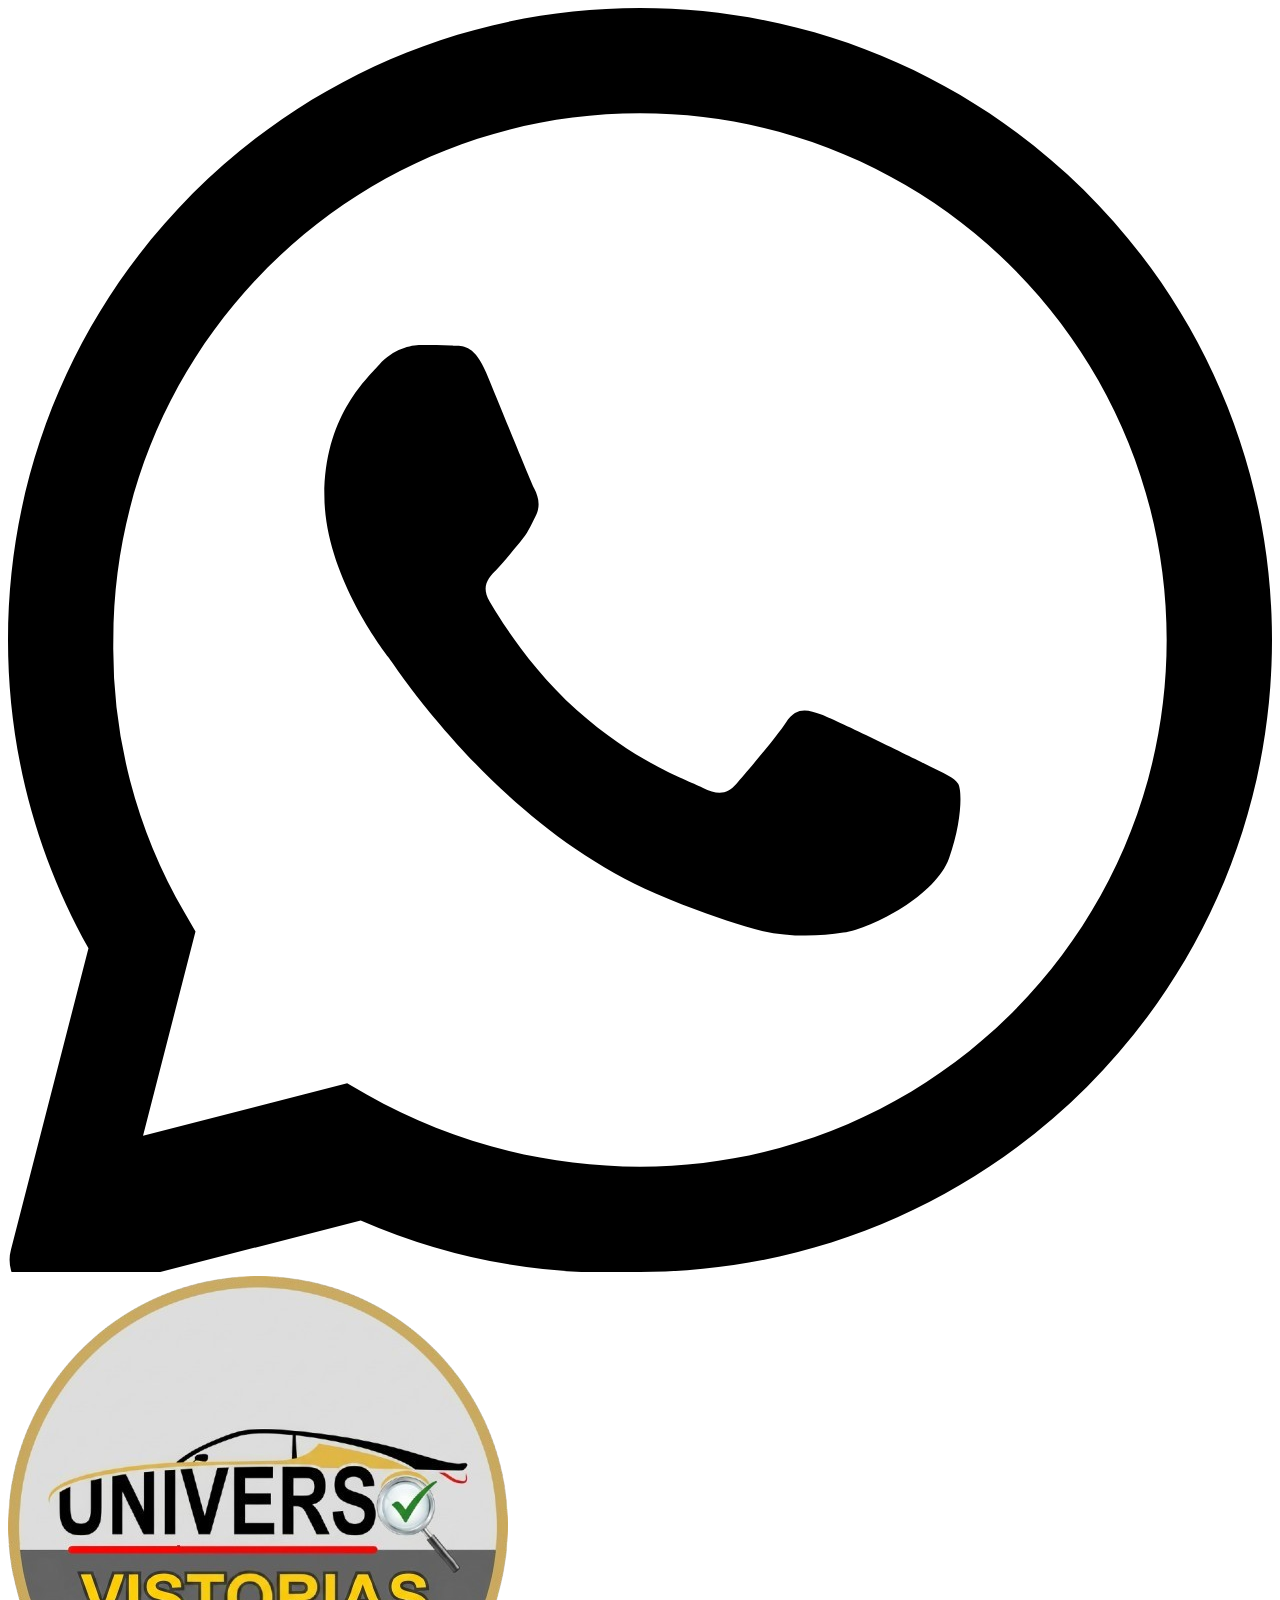
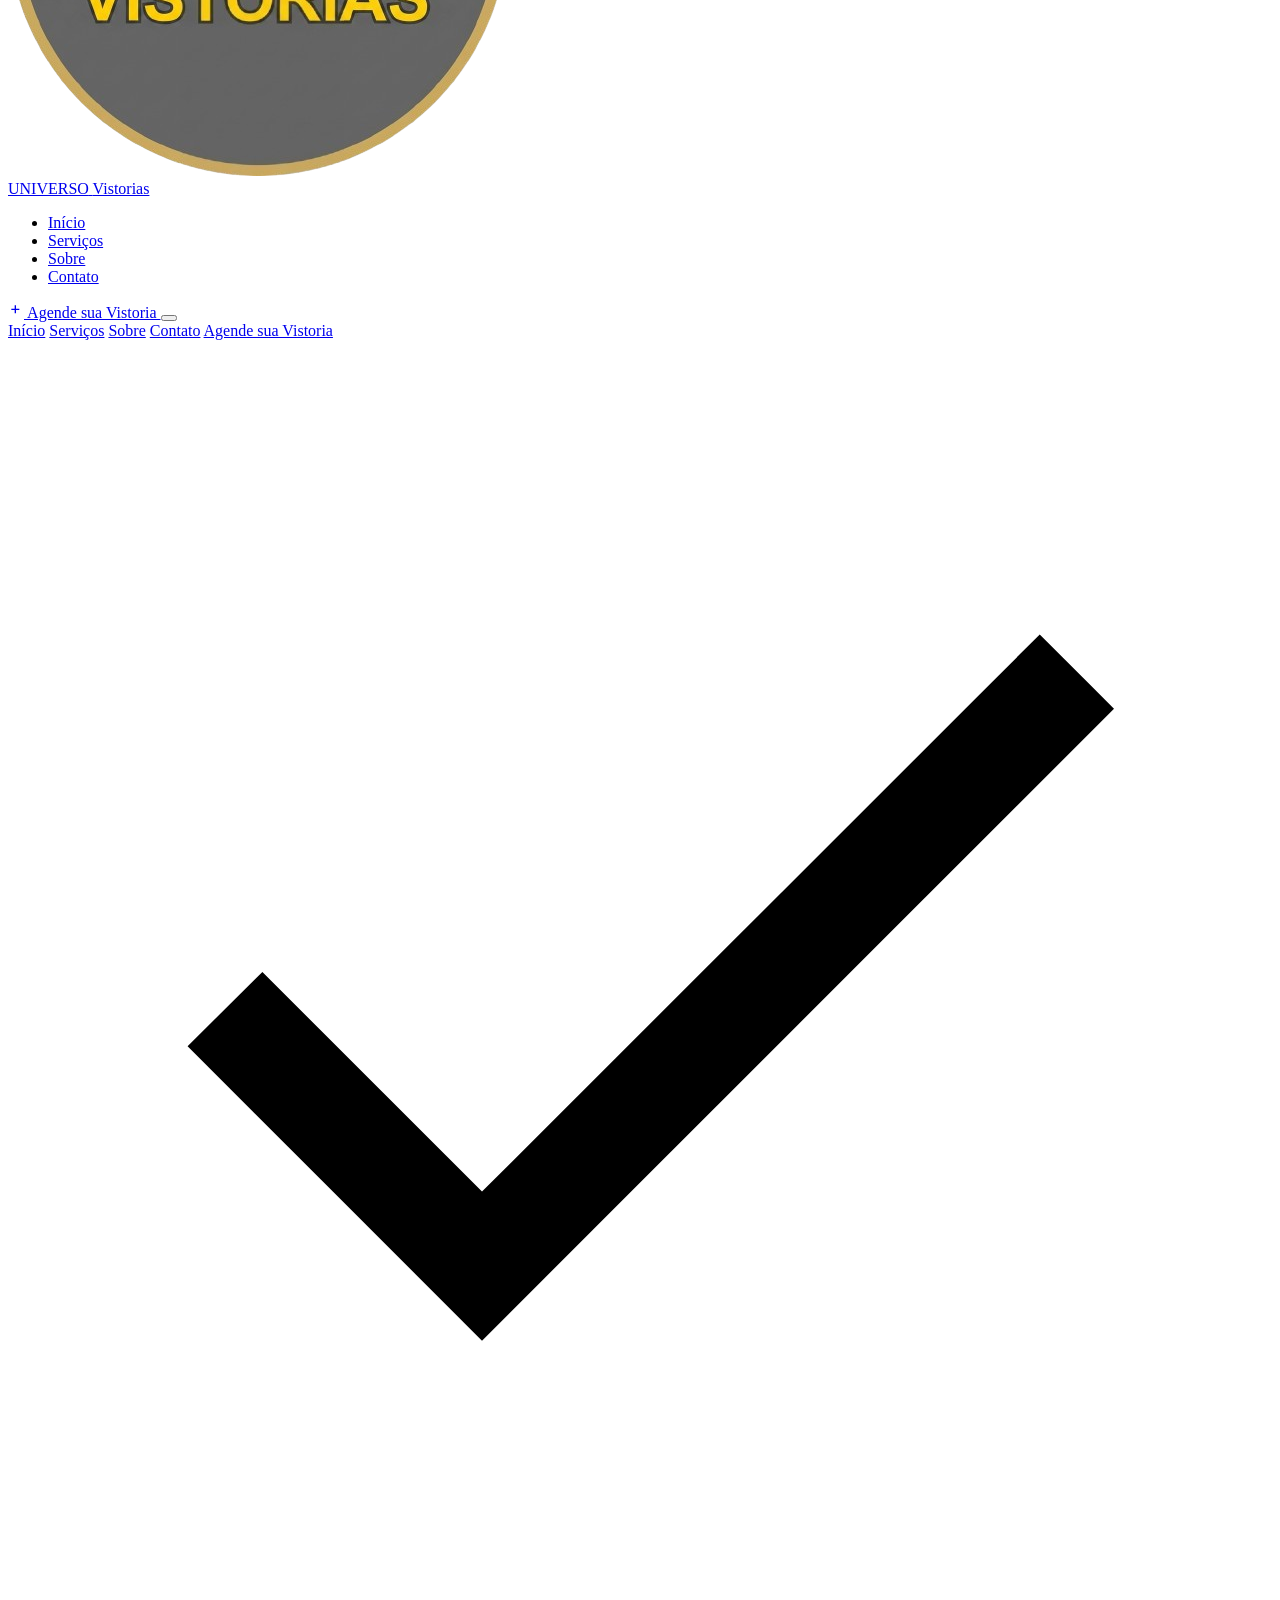
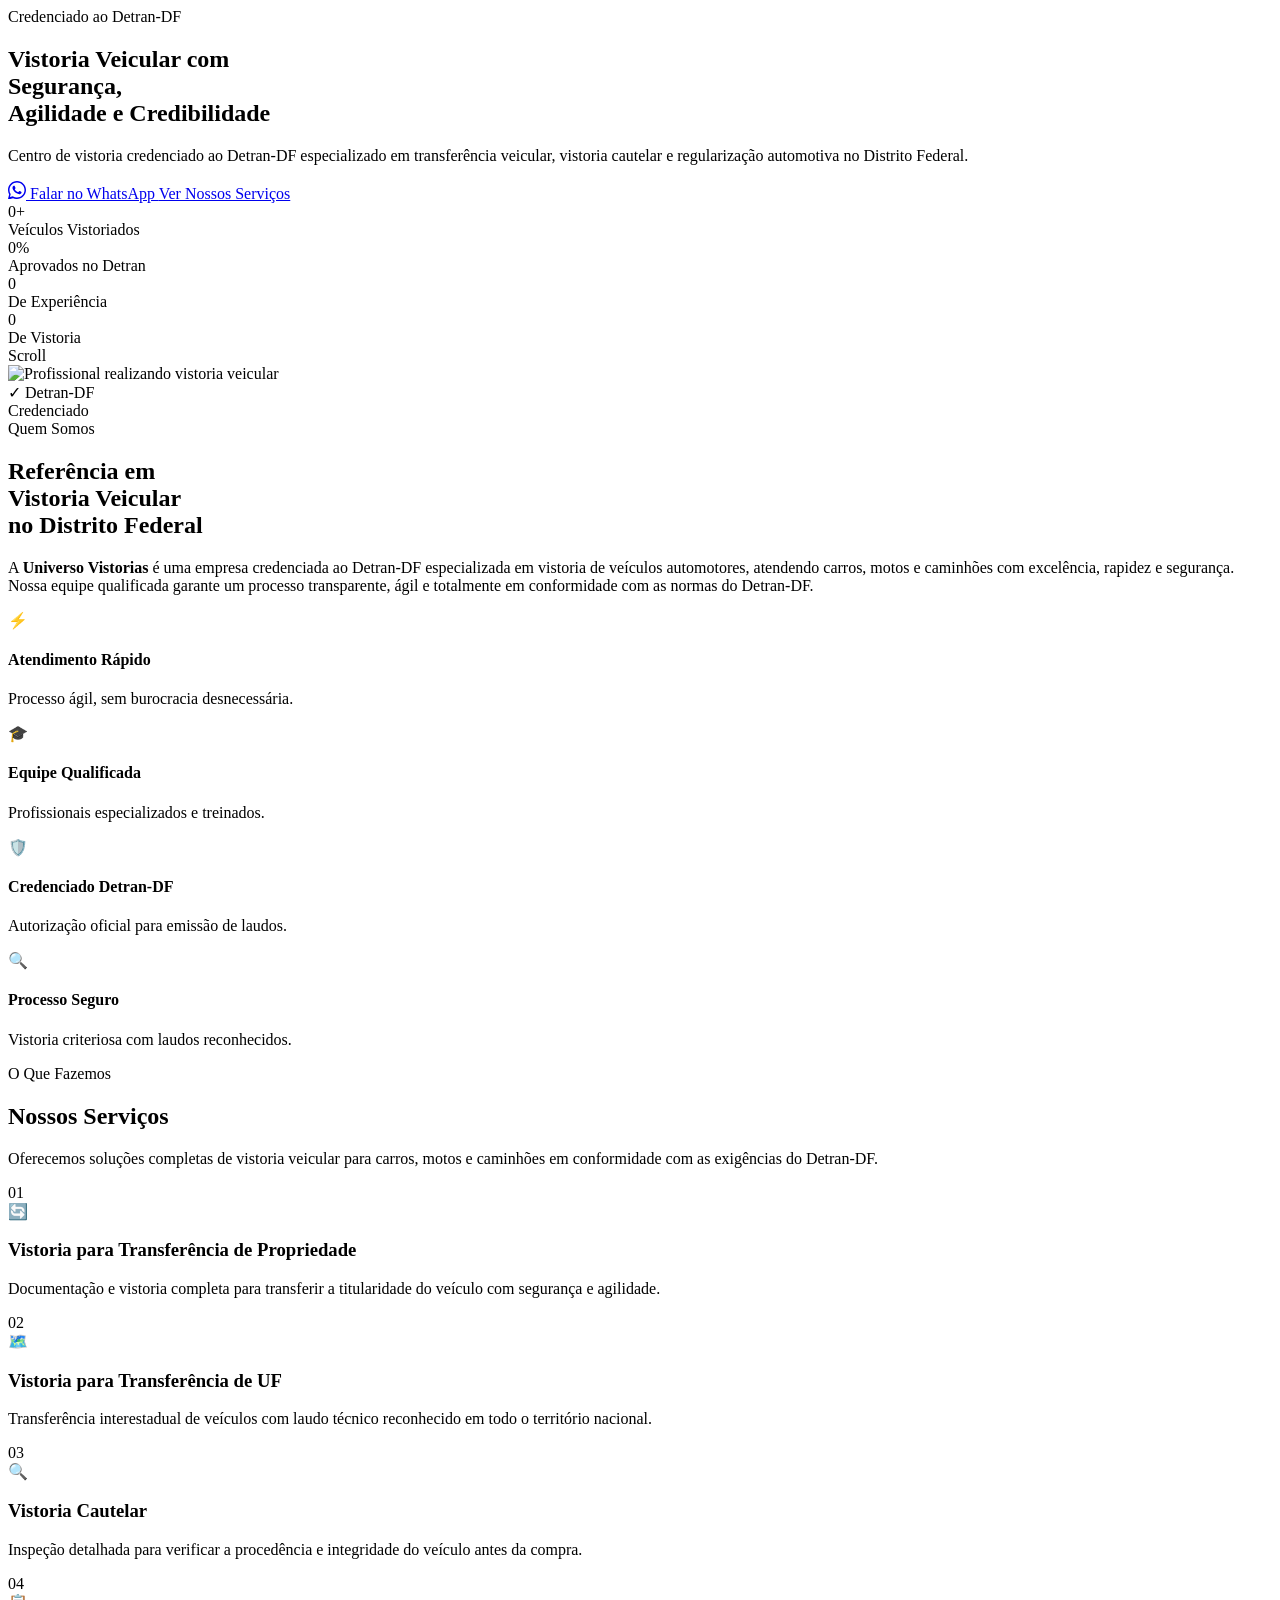
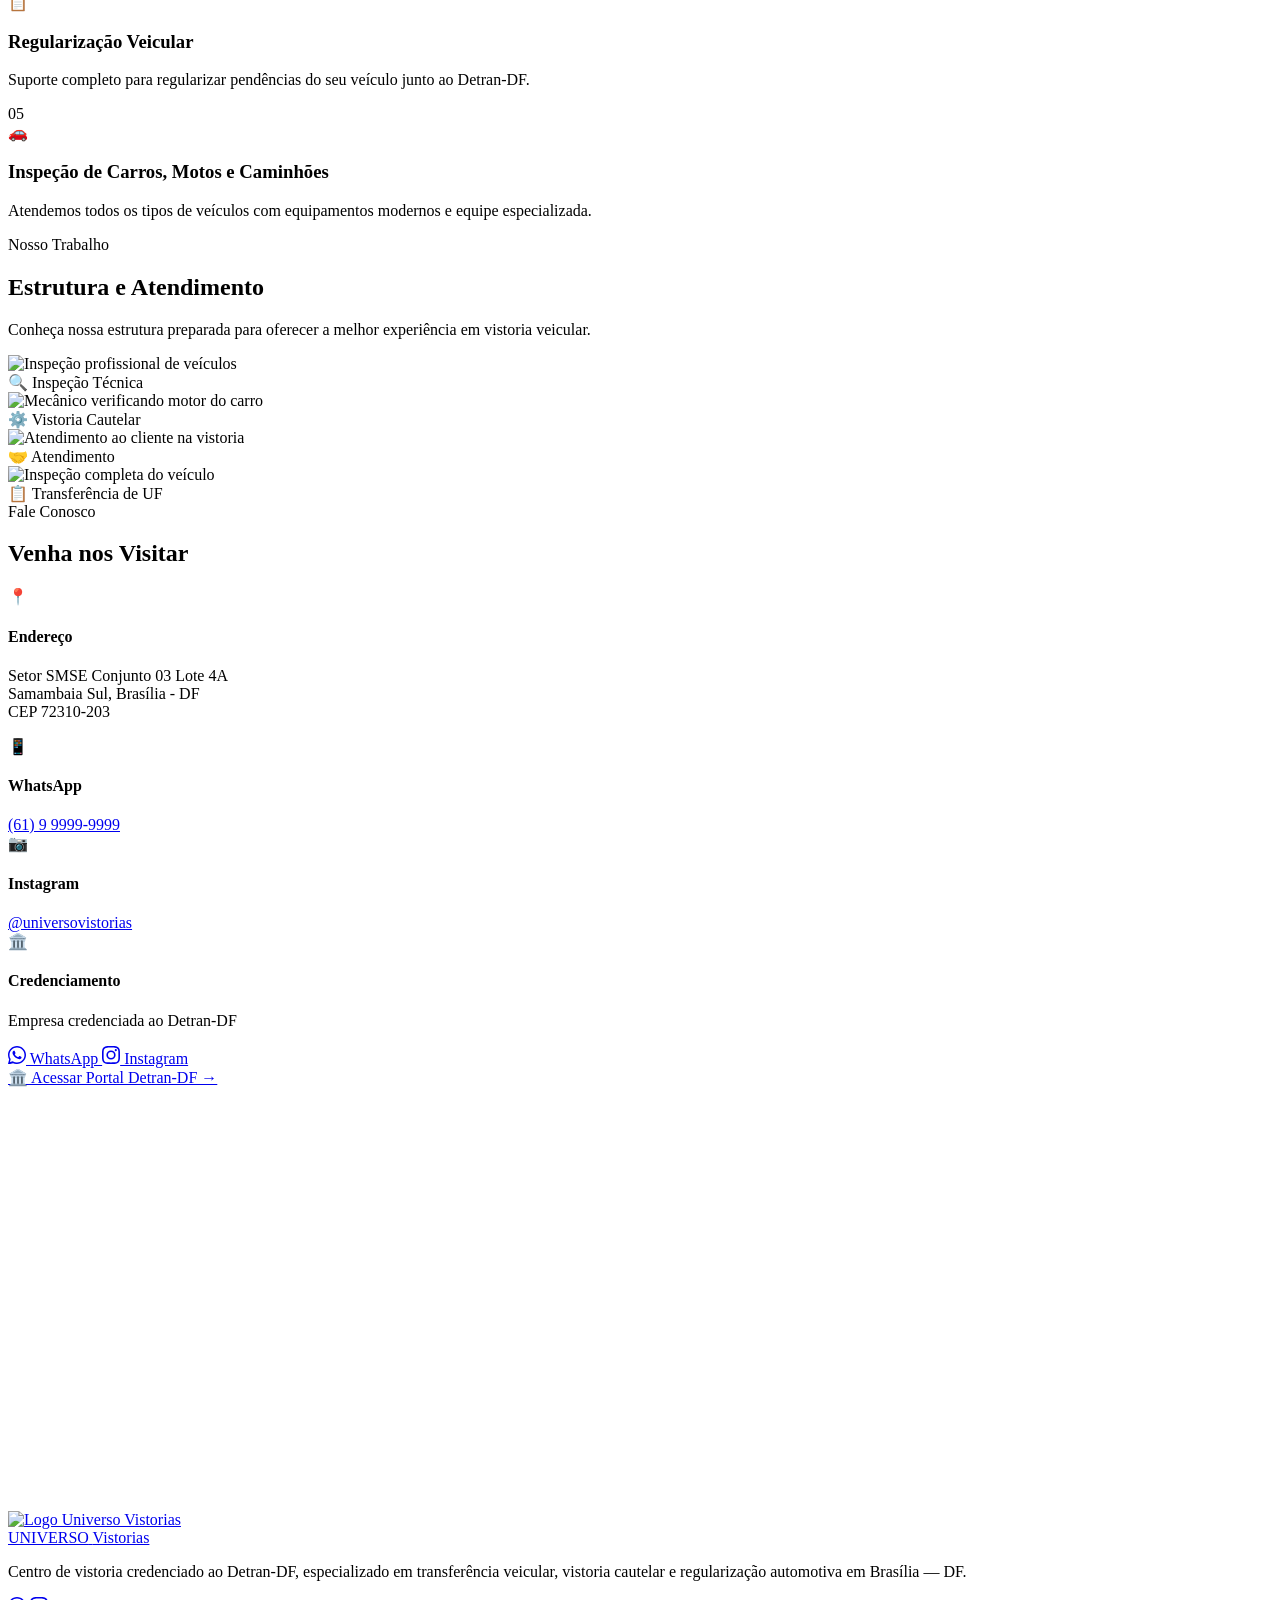
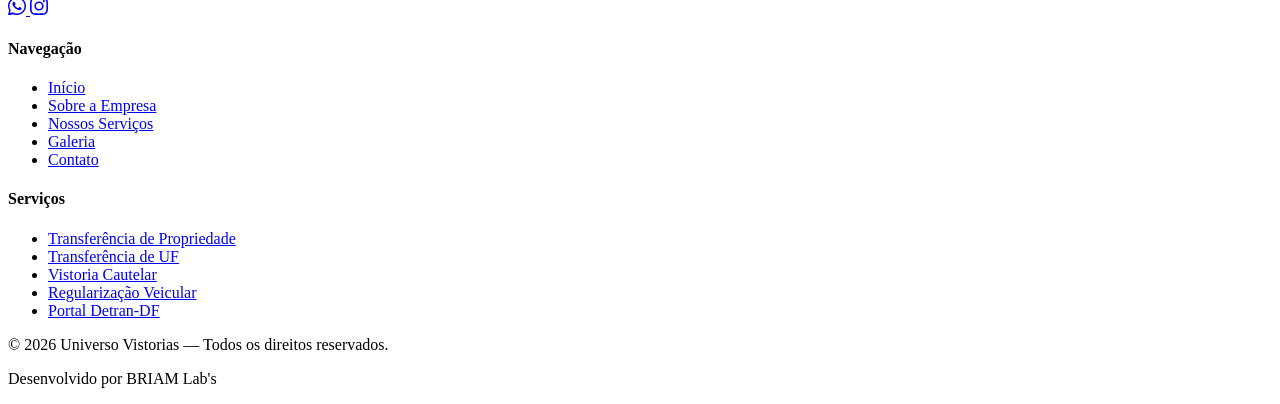
==== index.html @ 67acebb0 "Create index.html" ====
<!DOCTYPE html>
<html lang="pt-BR">

<head>
  <meta charset="UTF-8" />
  <meta name="viewport" content="width=device-width, initial-scale=1.0" />

  <!-- SEO -->
  <title>Universo Vistorias — Vistoria Veicular no Distrito Federal</title>
  <meta name="description"
    content="Centro de vistoria credenciado ao Detran-DF especializado em transferência veicular, vistoria cautelar e regularização automotiva em Brasília - DF." />
  <meta name="keywords"
    content="vistoria veicular, Detran DF, transferência veicular, vistoria cautelar, Brasília, Samambaia, regularização automotiva" />
  <meta name="author" content="Universo Vistorias" />

  <!-- Open Graph -->
  <meta property="og:title" content="Universo Vistorias — Vistoria Veicular no DF" />
  <meta property="og:description"
    content="Centro credenciado Detran-DF. Vistoria para transferência, cautelar e regularização. Atendimento rápido e profissional em Brasília." />
  <meta property="og:type" content="website" />
  <meta property="og:image" content="images/logo-universo-vistorias.png" />

  <!-- Favicon -->
  <link rel="icon" type="image/png" href="images/logo-universo-vistorias.png" />

  <!-- Fonts -->
  <link rel="preconnect" href="https://fonts.googleapis.com" />
  <link rel="preconnect" href="https://fonts.gstatic.com" crossorigin />
  <link
    href="https://fonts.googleapis.com/css2?family=Bebas+Neue&family=Barlow:wght@300;400;500;600;700;800&family=Barlow+Condensed:wght@400;600;700;800&display=swap"
    rel="stylesheet" />

  <!-- CSS -->
  <link rel="stylesheet" href="css/styles.css" />
</head>

<body>

  <!-- ============================================================
       FLOATING WHATSAPP
  ============================================================ -->
  <a href="https://wa.me/5561999999999?text=Olá!%20Gostaria%20de%20agendar%20uma%20vistoria%20veicular."
    class="whatsapp-float" target="_blank" rel="noopener" title="Falar no WhatsApp" aria-label="Falar no WhatsApp">
    <svg viewBox="0 0 24 24" xmlns="http://www.w3.org/2000/svg">
      <path
        d="M17.472 14.382c-.297-.149-1.758-.867-2.03-.967-.273-.099-.471-.148-.67.15-.197.297-.767.966-.94 1.164-.173.199-.347.223-.644.075-.297-.15-1.255-.463-2.39-1.475-.883-.788-1.48-1.761-1.653-2.059-.173-.297-.018-.458.13-.606.134-.133.298-.347.446-.52.149-.174.198-.298.298-.497.099-.198.05-.371-.025-.52-.075-.149-.669-1.612-.916-2.207-.242-.579-.487-.5-.669-.51-.173-.008-.371-.01-.57-.01-.198 0-.52.074-.792.372-.272.297-1.04 1.016-1.04 2.479 0 1.462 1.065 2.875 1.213 3.074.149.198 2.096 3.2 5.077 4.487.709.306 1.262.489 1.694.625.712.227 1.36.195 1.871.118.571-.085 1.758-.719 2.006-1.413.248-.694.248-1.289.173-1.413-.074-.124-.272-.198-.57-.347z" />
      <path
        d="M12 0C5.373 0 0 5.373 0 12c0 2.124.554 4.118 1.528 5.852L.057 23.571a.75.75 0 0 0 .921.921l5.719-1.471A11.945 11.945 0 0 0 12 24c6.627 0 12-5.373 12-12S18.627 0 12 0zm0 22c-1.885 0-3.654-.498-5.19-1.37l-.37-.214-3.876.996.996-3.876-.214-.37A9.944 9.944 0 0 1 2 12C2 6.477 6.477 2 12 2s10 4.477 10 10-4.477 10-10 10z" />
    </svg>
  </a>

  <!-- ============================================================
       HEADER
  ============================================================ -->
  <header class="header" id="inicio">
    <div class="container">
      <nav class="nav">

        <!-- Logo -->
        <a href="#inicio" class="nav-logo" aria-label="Universo Vistorias - Início">
          <img src="images/logo-universo-vistorias.png" alt="Logo Universo Vistorias" />
          <div class="logo-text">
            <span class="top">UNIVERSO</span>
            <span class="bottom">Vistorias</span>
          </div>
        </a>

        <!-- Desktop links -->
        <ul class="nav-links">
          <li><a href="#inicio">Início</a></li>
          <li><a href="#servicos">Serviços</a></li>
          <li><a href="#sobre">Sobre</a></li>
          <li><a href="#contato">Contato</a></li>
        </ul>

        <!-- CTA button -->
        <a href="https://wa.me/5561999999999?text=Olá!%20Quero%20agendar%20minha%20vistoria."
          class="btn btn-primary nav-cta" target="_blank" rel="noopener">
          <svg width="16" height="16" viewBox="0 0 24 24" fill="currentColor">
            <path d="M17 12h-5v5h-2v-5H5v-2h5V5h2v5h5v2z" />
          </svg>
          Agende sua Vistoria
        </a>

        <!-- Hamburger (mobile) -->
        <button class="hamburger" aria-label="Menu" aria-expanded="false">
          <span></span>
          <span></span>
          <span></span>
        </button>
      </nav>
    </div>
  </header>

  <!-- Mobile menu -->
  <nav class="mobile-menu" aria-hidden="true">
    <a href="#inicio">Início</a>
    <a href="#servicos">Serviços</a>
    <a href="#sobre">Sobre</a>
    <a href="#contato">Contato</a>
    <a href="https://wa.me/5561999999999?text=Olá!%20Quero%20agendar%20minha%20vistoria." class="btn btn-primary"
      target="_blank" rel="noopener">
      Agende sua Vistoria
    </a>
  </nav>

  <!-- ============================================================
       HERO SECTION
  ============================================================ -->
  <section class="hero" id="hero" aria-label="Banner principal">

    <div class="hero-bg" role="img" aria-label="Vistoria veicular"></div>
    <div class="hero-overlay"></div>
    <div class="hero-overlay-gold"></div>

    <div class="container">
      <div class="hero-content">

        <div class="hero-badge">
          <svg viewBox="0 0 24 24">
            <path d="M9 16.17L4.83 12l-1.42 1.41L9 19 21 7l-1.41-1.41L9 16.17z" />
          </svg>
          Credenciado ao Detran-DF
        </div>

        <h1 class="hero-title">
          Vistoria Veicular com<br />
          <span class="highlight">Segurança,</span><br />
          Agilidade e Credibilidade
        </h1>

        <p class="hero-subtitle">
          Centro de vistoria credenciado ao Detran-DF especializado em transferência veicular,
          vistoria cautelar e regularização automotiva no Distrito Federal.
        </p>

        <div class="hero-actions">
          <a href="https://wa.me/5561999999999?text=Olá!%20Gostaria%20de%20falar%20sobre%20vistoria%20veicular."
            class="btn btn-whatsapp" target="_blank" rel="noopener">
            <svg width="18" height="18" viewBox="0 0 24 24" fill="currentColor">
              <path
                d="M17.472 14.382c-.297-.149-1.758-.867-2.03-.967-.273-.099-.471-.148-.67.15-.197.297-.767.966-.94 1.164-.173.199-.347.223-.644.075-.297-.15-1.255-.463-2.39-1.475-.883-.788-1.48-1.761-1.653-2.059-.173-.297-.018-.458.13-.606.134-.133.298-.347.446-.52.149-.174.198-.298.298-.497.099-.198.05-.371-.025-.52-.075-.149-.669-1.612-.916-2.207-.242-.579-.487-.5-.669-.51-.173-.008-.371-.01-.57-.01-.198 0-.52.074-.792.372-.272.297-1.04 1.016-1.04 2.479 0 1.462 1.065 2.875 1.213 3.074.149.198 2.096 3.2 5.077 4.487.709.306 1.262.489 1.694.625.712.227 1.36.195 1.871.118.571-.085 1.758-.719 2.006-1.413.248-.694.248-1.289.173-1.413-.074-.124-.272-.198-.57-.347z" />
              <path
                d="M12 0C5.373 0 0 5.373 0 12c0 2.124.554 4.118 1.528 5.852L.057 23.571a.75.75 0 0 0 .921.921l5.719-1.471A11.945 11.945 0 0 0 12 24c6.627 0 12-5.373 12-12S18.627 0 12 0zm0 22c-1.885 0-3.654-.498-5.19-1.37l-.37-.214-3.876.996.996-3.876-.214-.37A9.944 9.944 0 0 1 2 12C2 6.477 6.477 2 12 2s10 4.477 10 10-4.477 10-10 10z" />
            </svg>
            Falar no WhatsApp
          </a>

          <a href="#servicos" class="btn btn-outline">Ver Nossos Serviços</a>
        </div>
      </div>
    </div>

    <!-- Stats bar -->
    <div class="hero-stats">
      <div class="stats-inner container">
        <div class="stat-item">
          <div class="stat-num" data-count="5000" data-suffix="+">0+</div>
          <div class="stat-label">Veículos Vistoriados</div>
        </div>
        <div class="stat-item">
          <div class="stat-num" data-count="100" data-suffix="%">0%</div>
          <div class="stat-label">Aprovados no Detran</div>
        </div>
        <div class="stat-item">
          <div class="stat-num" data-count="10" data-suffix="+ anos">0</div>
          <div class="stat-label">De Experiência</div>
        </div>
        <div class="stat-item">
          <div class="stat-num" data-count="3" data-suffix=" tipos">0</div>
          <div class="stat-label">De Vistoria</div>
        </div>
      </div>
    </div>

    <!-- Scroll indicator -->
    <div class="hero-scroll">
      <span>Scroll</span>
      <div class="scroll-line"></div>
    </div>

  </section>

  <!-- ============================================================
       SOBRE SECTION
  ============================================================ -->
  <section class="sobre" id="sobre" aria-label="Sobre a empresa">
    <div class="container">
      <div class="sobre-grid">

        <!-- Image -->
        <div class="reveal-left">
          <div class="sobre-img-wrapper">
            <div class="sobre-img-frame">
              <img src="https://images.unsplash.com/photo-1520340356584-f9917d1eea6f?w=800&q=80"
                alt="Profissional realizando vistoria veicular" loading="lazy" />
            </div>
            <div class="sobre-img-badge">
              <span class="big">✓</span>
              <span class="small">Detran-DF<br />Credenciado</span>
            </div>
          </div>
        </div>

        <!-- Content -->
        <div class="reveal-right">
          <span class="section-tag">Quem Somos</span>
          <h2 class="section-title">
            Referência em<br />
            <span>Vistoria Veicular</span><br />
            no Distrito Federal
          </h2>
          <span class="sobre-gold-line"></span>
          <p class="sobre-text">
            A <strong>Universo Vistorias</strong> é uma empresa credenciada ao Detran-DF especializada
            em vistoria de veículos automotores, atendendo carros, motos e caminhões com excelência,
            rapidez e segurança. Nossa equipe qualificada garante um processo transparente, ágil
            e totalmente em conformidade com as normas do Detran-DF.
          </p>

          <div class="features-grid">
            <div class="feature-card">
              <div class="feature-icon">⚡</div>
              <div class="feature-info">
                <h4>Atendimento Rápido</h4>
                <p>Processo ágil, sem burocracia desnecessária.</p>
              </div>
            </div>
            <div class="feature-card">
              <div class="feature-icon">🎓</div>
              <div class="feature-info">
                <h4>Equipe Qualificada</h4>
                <p>Profissionais especializados e treinados.</p>
              </div>
            </div>
            <div class="feature-card">
              <div class="feature-icon">🛡️</div>
              <div class="feature-info">
                <h4>Credenciado Detran-DF</h4>
                <p>Autorização oficial para emissão de laudos.</p>
              </div>
            </div>
            <div class="feature-card">
              <div class="feature-icon">🔍</div>
              <div class="feature-info">
                <h4>Processo Seguro</h4>
                <p>Vistoria criteriosa com laudos reconhecidos.</p>
              </div>
            </div>
          </div>
        </div>

      </div>
    </div>
  </section>

  <!-- ============================================================
       SERVIÇOS SECTION
  ============================================================ -->
  <section class="servicos" id="servicos" aria-label="Nossos serviços">
    <div class="container">

      <div class="servicos-header reveal">
        <span class="section-tag">O Que Fazemos</span>
        <h2 class="section-title">Nossos <span>Serviços</span></h2>
        <p class="section-subtitle">
          Oferecemos soluções completas de vistoria veicular para carros, motos e caminhões
          em conformidade com as exigências do Detran-DF.
        </p>
      </div>

      <div class="servicos-grid">

        <div class="servico-card reveal" style="transition-delay:0.05s">
          <span class="servico-num">01</span>
          <div class="servico-icon-wrap">🔄</div>
          <h3>Vistoria para Transferência de Propriedade</h3>
          <p>Documentação e vistoria completa para transferir a titularidade do veículo com segurança e agilidade.</p>
        </div>

        <div class="servico-card reveal" style="transition-delay:0.1s">
          <span class="servico-num">02</span>
          <div class="servico-icon-wrap">🗺️</div>
          <h3>Vistoria para Transferência de UF</h3>
          <p>Transferência interestadual de veículos com laudo técnico reconhecido em todo o território nacional.</p>
        </div>

        <div class="servico-card reveal" style="transition-delay:0.15s">
          <span class="servico-num">03</span>
          <div class="servico-icon-wrap">🔍</div>
          <h3>Vistoria Cautelar</h3>
          <p>Inspeção detalhada para verificar a procedência e integridade do veículo antes da compra.</p>
        </div>

        <div class="servico-card reveal" style="transition-delay:0.2s">
          <span class="servico-num">04</span>
          <div class="servico-icon-wrap">📋</div>
          <h3>Regularização Veicular</h3>
          <p>Suporte completo para regularizar pendências do seu veículo junto ao Detran-DF.</p>
        </div>

        <div class="servico-card reveal" style="transition-delay:0.25s">
          <span class="servico-num">05</span>
          <div class="servico-icon-wrap">🚗</div>
          <h3>Inspeção de Carros, Motos e Caminhões</h3>
          <p>Atendemos todos os tipos de veículos com equipamentos modernos e equipe especializada.</p>
        </div>

      </div>
    </div>
  </section>

  <!-- ============================================================
       GALERIA SECTION
  ============================================================ -->
  <section class="galeria" id="galeria" aria-label="Galeria de imagens">
    <div class="container">

      <div class="galeria-header reveal">
        <span class="section-tag">Nosso Trabalho</span>
        <h2 class="section-title">Estrutura e <span>Atendimento</span></h2>
        <p class="section-subtitle">
          Conheça nossa estrutura preparada para oferecer a melhor experiência em vistoria veicular.
        </p>
      </div>

      <div class="galeria-grid">

        <div class="galeria-item large reveal-left">
          <img src="https://images.unsplash.com/photo-1558618666-fcd25c85cd64?w=1200&q=80"
            alt="Inspeção profissional de veículos" loading="lazy" />
          <div class="galeria-overlay">
            <span>🔍 Inspeção Técnica</span>
          </div>
        </div>

        <div class="galeria-item reveal-right">
          <img src="https://images.unsplash.com/photo-1486262715619-67b85e0b08d3?w=800&q=80"
            alt="Mecânico verificando motor do carro" loading="lazy" />
          <div class="galeria-overlay">
            <span>⚙️ Vistoria Cautelar</span>
          </div>
        </div>

        <div class="galeria-item reveal">
          <img src="https://images.unsplash.com/photo-1601362840469-51e4d8d58785?w=800&q=80"
            alt="Atendimento ao cliente na vistoria" loading="lazy" />
          <div class="galeria-overlay">
            <span>🤝 Atendimento</span>
          </div>
        </div>

        <div class="galeria-item reveal-left">
          <img src="https://images.unsplash.com/photo-1504222490345-c075b7c5a590?w=800&q=80"
            alt="Inspeção completa do veículo" loading="lazy" />
          <div class="galeria-overlay">
            <span>📋 Transferência de UF</span>
          </div>
        </div>

      </div>
    </div>
  </section>

  <!-- ============================================================
       CONTATO SECTION
  ============================================================ -->
  <section class="contato" id="contato" aria-label="Contato e localização">
    <div class="container">

      <div class="contato-grid">

        <!-- Info -->
        <div class="reveal-left">
          <span class="section-tag">Fale Conosco</span>
          <h2 class="section-title">
            Venha nos <span>Visitar</span>
          </h2>

          <div class="info-block">
            <div class="info-icon">📍</div>
            <div class="info-content">
              <h4>Endereço</h4>
              <p>
                Setor SMSE Conjunto 03 Lote 4A<br />
                Samambaia Sul, Brasília - DF<br />
                CEP 72310-203
              </p>
            </div>
          </div>

          <div class="info-block">
            <div class="info-icon">📱</div>
            <div class="info-content">
              <h4>WhatsApp</h4>
              <a href="https://wa.me/5561999999999" target="_blank" rel="noopener">(61) 9 9999-9999</a>
            </div>
          </div>

          <div class="info-block">
            <div class="info-icon">📷</div>
            <div class="info-content">
              <h4>Instagram</h4>
              <a href="https://instagram.com/universovistorias" target="_blank" rel="noopener">@universovistorias</a>
            </div>
          </div>

          <div class="info-block">
            <div class="info-icon">🏛️</div>
            <div class="info-content">
              <h4>Credenciamento</h4>
              <p>Empresa credenciada ao Detran-DF</p>
            </div>
          </div>

          <div class="contato-actions">
            <a href="https://wa.me/5561999999999?text=Olá!%20Gostaria%20de%20agendar%20uma%20vistoria."
              class="btn btn-whatsapp" target="_blank" rel="noopener">
              <svg width="18" height="18" viewBox="0 0 24 24" fill="currentColor">
                <path
                  d="M17.472 14.382c-.297-.149-1.758-.867-2.03-.967-.273-.099-.471-.148-.67.15-.197.297-.767.966-.94 1.164-.173.199-.347.223-.644.075-.297-.15-1.255-.463-2.39-1.475-.883-.788-1.48-1.761-1.653-2.059-.173-.297-.018-.458.13-.606.134-.133.298-.347.446-.52.149-.174.198-.298.298-.497.099-.198.05-.371-.025-.52-.075-.149-.669-1.612-.916-2.207-.242-.579-.487-.5-.669-.51-.173-.008-.371-.01-.57-.01-.198 0-.52.074-.792.372-.272.297-1.04 1.016-1.04 2.479 0 1.462 1.065 2.875 1.213 3.074.149.198 2.096 3.2 5.077 4.487.709.306 1.262.489 1.694.625.712.227 1.36.195 1.871.118.571-.085 1.758-.719 2.006-1.413.248-.694.248-1.289.173-1.413-.074-.124-.272-.198-.57-.347z" />
                <path
                  d="M12 0C5.373 0 0 5.373 0 12c0 2.124.554 4.118 1.528 5.852L.057 23.571a.75.75 0 0 0 .921.921l5.719-1.471A11.945 11.945 0 0 0 12 24c6.627 0 12-5.373 12-12S18.627 0 12 0zm0 22c-1.885 0-3.654-.498-5.19-1.37l-.37-.214-3.876.996.996-3.876-.214-.37A9.944 9.944 0 0 1 2 12C2 6.477 6.477 2 12 2s10 4.477 10 10-4.477 10-10 10z" />
              </svg>
              WhatsApp
            </a>

            <a href="https://instagram.com/universovistorias" class="btn btn-outline" target="_blank" rel="noopener">
              <svg width="18" height="18" viewBox="0 0 24 24" fill="currentColor">
                <path
                  d="M12 2.163c3.204 0 3.584.012 4.85.07 3.252.148 4.771 1.691 4.919 4.919.058 1.265.069 1.645.069 4.849 0 3.205-.012 3.584-.069 4.849-.149 3.225-1.664 4.771-4.919 4.919-1.266.058-1.644.07-4.85.07-3.204 0-3.584-.012-4.849-.07-3.26-.149-4.771-1.699-4.919-4.92-.058-1.265-.07-1.644-.07-4.849 0-3.204.013-3.583.07-4.849.149-3.227 1.664-4.771 4.919-4.919 1.266-.057 1.645-.069 4.849-.069zM12 0C8.741 0 8.333.014 7.053.072 2.695.272.273 2.69.073 7.052.014 8.333 0 8.741 0 12c0 3.259.014 3.668.072 4.948.2 4.358 2.618 6.78 6.98 6.98C8.333 23.986 8.741 24 12 24c3.259 0 3.668-.014 4.948-.072 4.354-.2 6.782-2.618 6.979-6.98.059-1.28.073-1.689.073-4.948 0-3.259-.014-3.667-.072-4.947-.196-4.354-2.617-6.78-6.979-6.98C15.668.014 15.259 0 12 0zm0 5.838a6.162 6.162 0 1 0 0 12.324 6.162 6.162 0 0 0 0-12.324zM12 16a4 4 0 1 1 0-8 4 4 0 0 1 0 8zm6.406-11.845a1.44 1.44 0 1 0 0 2.881 1.44 1.44 0 0 0 0-2.881z" />
              </svg>
              Instagram
            </a>
          </div>

          <a href="https://portal.detran.df.gov.br/#/home" class="detran-badge" target="_blank" rel="noopener">
            🏛️ Acessar Portal Detran-DF →
          </a>

        </div>

        <!-- Map -->
        <div class="reveal-right">
          <div class="contato-map">
            <iframe
              src="https://www.google.com/maps/embed?pb=!1m18!1m12!1m3!1d3837.6459069224074!2d-48.06175002486804!3d-15.87519718477655!2m3!1f0!2f0!3f0!3m2!1i1024!2i768!4f13.1!3m3!1m2!1s0x935a2d6f4dddf4eb%3A0xe235c471e46d1c9!2sUniverso%20Vistorias!5e0!3m2!1spt-PT!2sbr!4v1779491972930!5m2!1spt-PT!2sbr"
              width="600" height="420" style="border:0;" allowfullscreen="" loading="lazy"
              referrerpolicy="no-referrer-when-downgrade" title="Localização Universo Vistorias"></iframe>
          </div>
        </div>

      </div>
    </div>
  </section>

  <!-- ============================================================
       FOOTER
  ============================================================ -->
  <footer class="footer" aria-label="Rodapé">
    <div class="container">
      <div class="footer-main">

        <!-- Brand -->
        <div class="footer-brand">
          <a href="#inicio" class="nav-logo" aria-label="Universo Vistorias">
            <img src="images/logo.png" alt="Logo Universo Vistorias" style="height:48px;width:48px;" />
            <div class="logo-text">
              <span class="top">UNIVERSO</span>
              <span class="bottom">Vistorias</span>
            </div>
          </a>
          <p class="footer-desc">
            Centro de vistoria credenciado ao Detran-DF, especializado em
            transferência veicular, vistoria cautelar e regularização automotiva
            em Brasília — DF.
          </p>
          <div class="footer-social">
            <a href="https://wa.me/5561999999999" class="social-btn" target="_blank" rel="noopener" title="WhatsApp"
              aria-label="WhatsApp">
              <svg width="18" height="18" viewBox="0 0 24 24" fill="currentColor">
                <path
                  d="M17.472 14.382c-.297-.149-1.758-.867-2.03-.967-.273-.099-.471-.148-.67.15-.197.297-.767.966-.94 1.164-.173.199-.347.223-.644.075-.297-.15-1.255-.463-2.39-1.475-.883-.788-1.48-1.761-1.653-2.059-.173-.297-.018-.458.13-.606.134-.133.298-.347.446-.52.149-.174.198-.298.298-.497.099-.198.05-.371-.025-.52-.075-.149-.669-1.612-.916-2.207-.242-.579-.487-.5-.669-.51-.173-.008-.371-.01-.57-.01-.198 0-.52.074-.792.372-.272.297-1.04 1.016-1.04 2.479 0 1.462 1.065 2.875 1.213 3.074.149.198 2.096 3.2 5.077 4.487.709.306 1.262.489 1.694.625.712.227 1.36.195 1.871.118.571-.085 1.758-.719 2.006-1.413.248-.694.248-1.289.173-1.413-.074-.124-.272-.198-.57-.347z" />
                <path
                  d="M12 0C5.373 0 0 5.373 0 12c0 2.124.554 4.118 1.528 5.852L.057 23.571a.75.75 0 0 0 .921.921l5.719-1.471A11.945 11.945 0 0 0 12 24c6.627 0 12-5.373 12-12S18.627 0 12 0zm0 22c-1.885 0-3.654-.498-5.19-1.37l-.37-.214-3.876.996.996-3.876-.214-.37A9.944 9.944 0 0 1 2 12C2 6.477 6.477 2 12 2s10 4.477 10 10-4.477 10-10 10z" />
              </svg>
            </a>
            <a href="https://instagram.com/universovistorias" class="social-btn" target="_blank" rel="noopener"
              title="Instagram" aria-label="Instagram">
              <svg width="18" height="18" viewBox="0 0 24 24" fill="currentColor">
                <path
                  d="M12 2.163c3.204 0 3.584.012 4.85.07 3.252.148 4.771 1.691 4.919 4.919.058 1.265.069 1.645.069 4.849 0 3.205-.012 3.584-.069 4.849-.149 3.225-1.664 4.771-4.919 4.919-1.266.058-1.644.07-4.85.07-3.204 0-3.584-.012-4.849-.07-3.26-.149-4.771-1.699-4.919-4.92-.058-1.265-.07-1.644-.07-4.849 0-3.204.013-3.583.07-4.849.149-3.227 1.664-4.771 4.919-4.919 1.266-.057 1.645-.069 4.849-.069zM12 0C8.741 0 8.333.014 7.053.072 2.695.272.273 2.69.073 7.052.014 8.333 0 8.741 0 12c0 3.259.014 3.668.072 4.948.2 4.358 2.618 6.78 6.98 6.98C8.333 23.986 8.741 24 12 24c3.259 0 3.668-.014 4.948-.072 4.354-.2 6.782-2.618 6.979-6.98.059-1.28.073-1.689.073-4.948 0-3.259-.014-3.667-.072-4.947-.196-4.354-2.617-6.78-6.979-6.98C15.668.014 15.259 0 12 0zm0 5.838a6.162 6.162 0 1 0 0 12.324 6.162 6.162 0 0 0 0-12.324zM12 16a4 4 0 1 1 0-8 4 4 0 0 1 0 8zm6.406-11.845a1.44 1.44 0 1 0 0 2.881 1.44 1.44 0 0 0 0-2.881z" />
              </svg>
            </a>
          </div>
        </div>

        <!-- Links -->
        <div class="footer-col">
          <h4>Navegação</h4>
          <ul>
            <li><a href="#inicio">Início</a></li>
            <li><a href="#sobre">Sobre a Empresa</a></li>
            <li><a href="#servicos">Nossos Serviços</a></li>
            <li><a href="#galeria">Galeria</a></li>
            <li><a href="#contato">Contato</a></li>
          </ul>
        </div>

        <!-- Serviços -->
        <div class="footer-col">
          <h4>Serviços</h4>
          <ul>
            <li><a href="#servicos">Transferência de Propriedade</a></li>
            <li><a href="#servicos">Transferência de UF</a></li>
            <li><a href="#servicos">Vistoria Cautelar</a></li>
            <li><a href="#servicos">Regularização Veicular</a></li>
            <li>
              <a href="https://portal.detran.df.gov.br/#/home" target="_blank" rel="noopener">
                Portal Detran-DF
              </a>
            </li>
          </ul>
        </div>

      </div>

      <!-- Bottom bar -->
      <div class="footer-bottom">
        <p class="footer-copy">© 2026 Universo Vistorias — Todos os direitos reservados.</p>
        <p class="footer-dev">Desenvolvido por <span>BRIAM Lab's</span></p>
      </div>
    </div>
  </footer>

  <!-- JS -->
  <script src="js/main.js"></script>
</body>

</html>
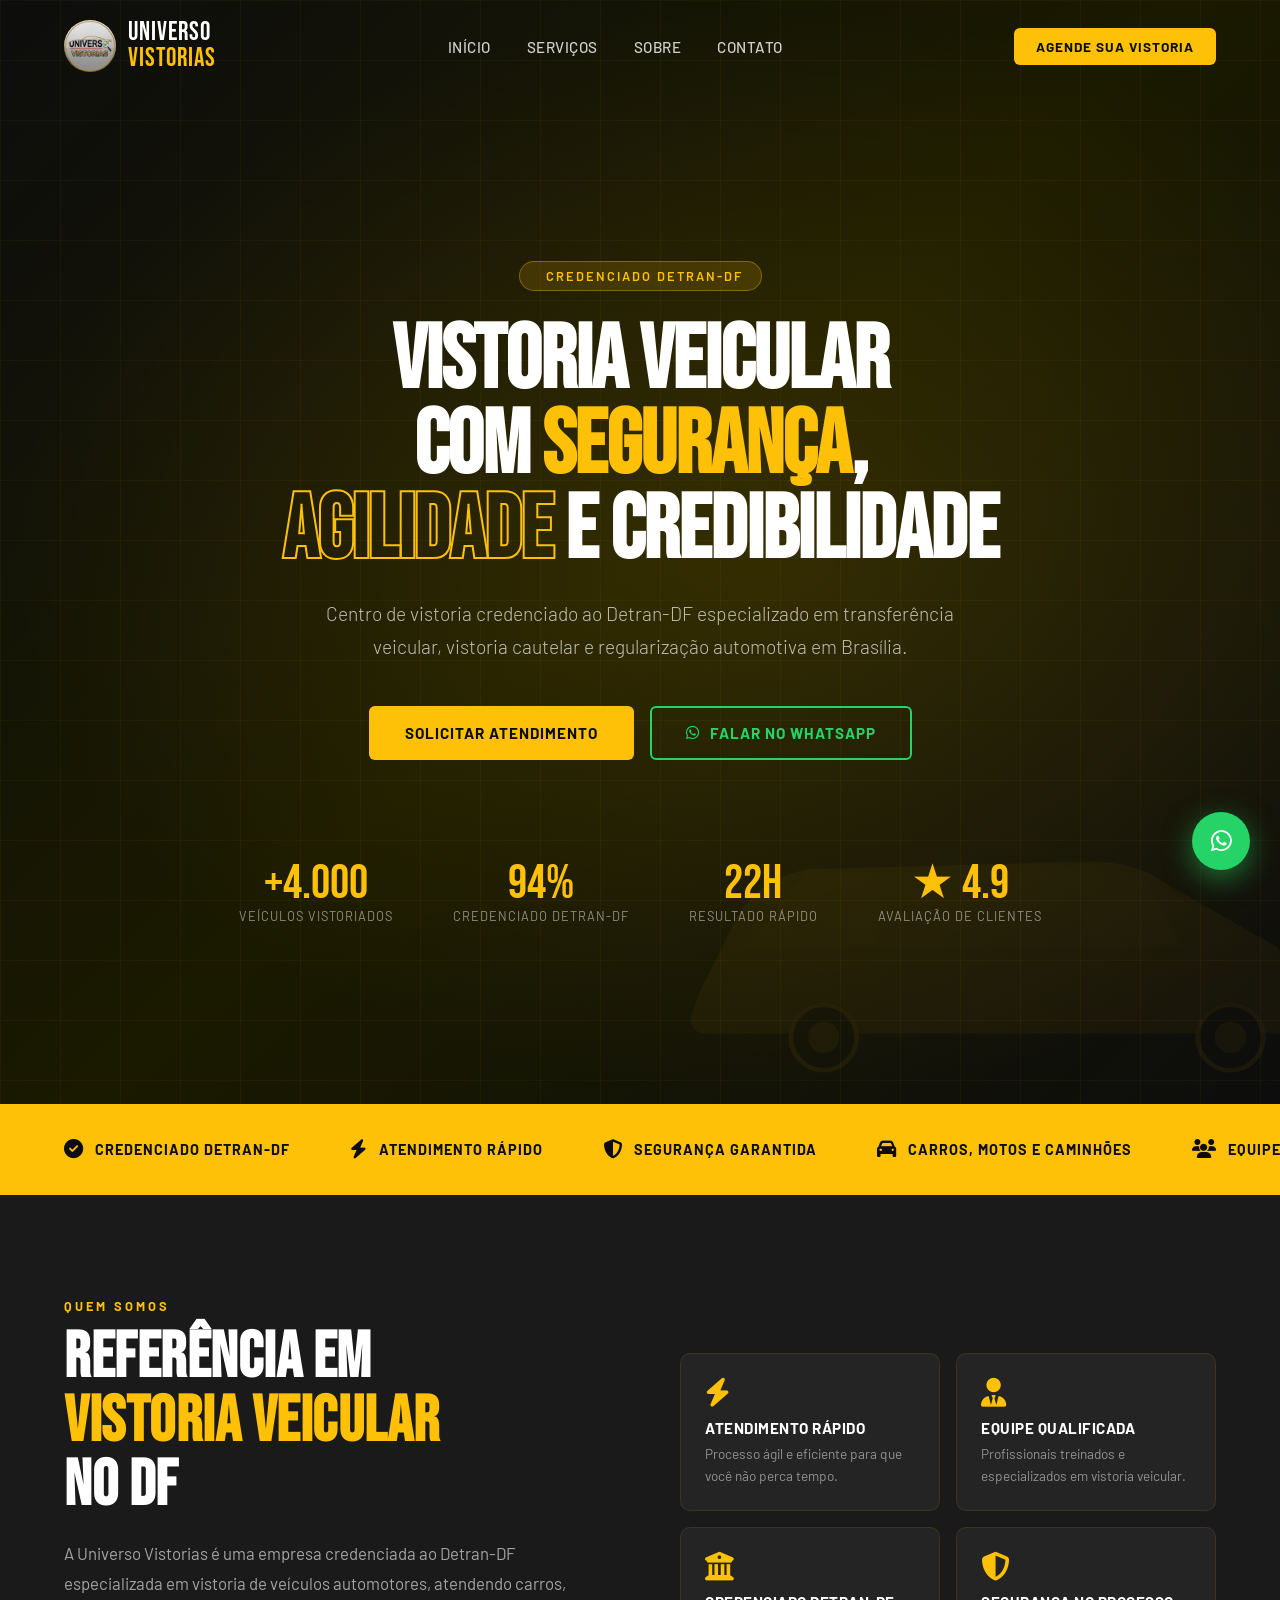
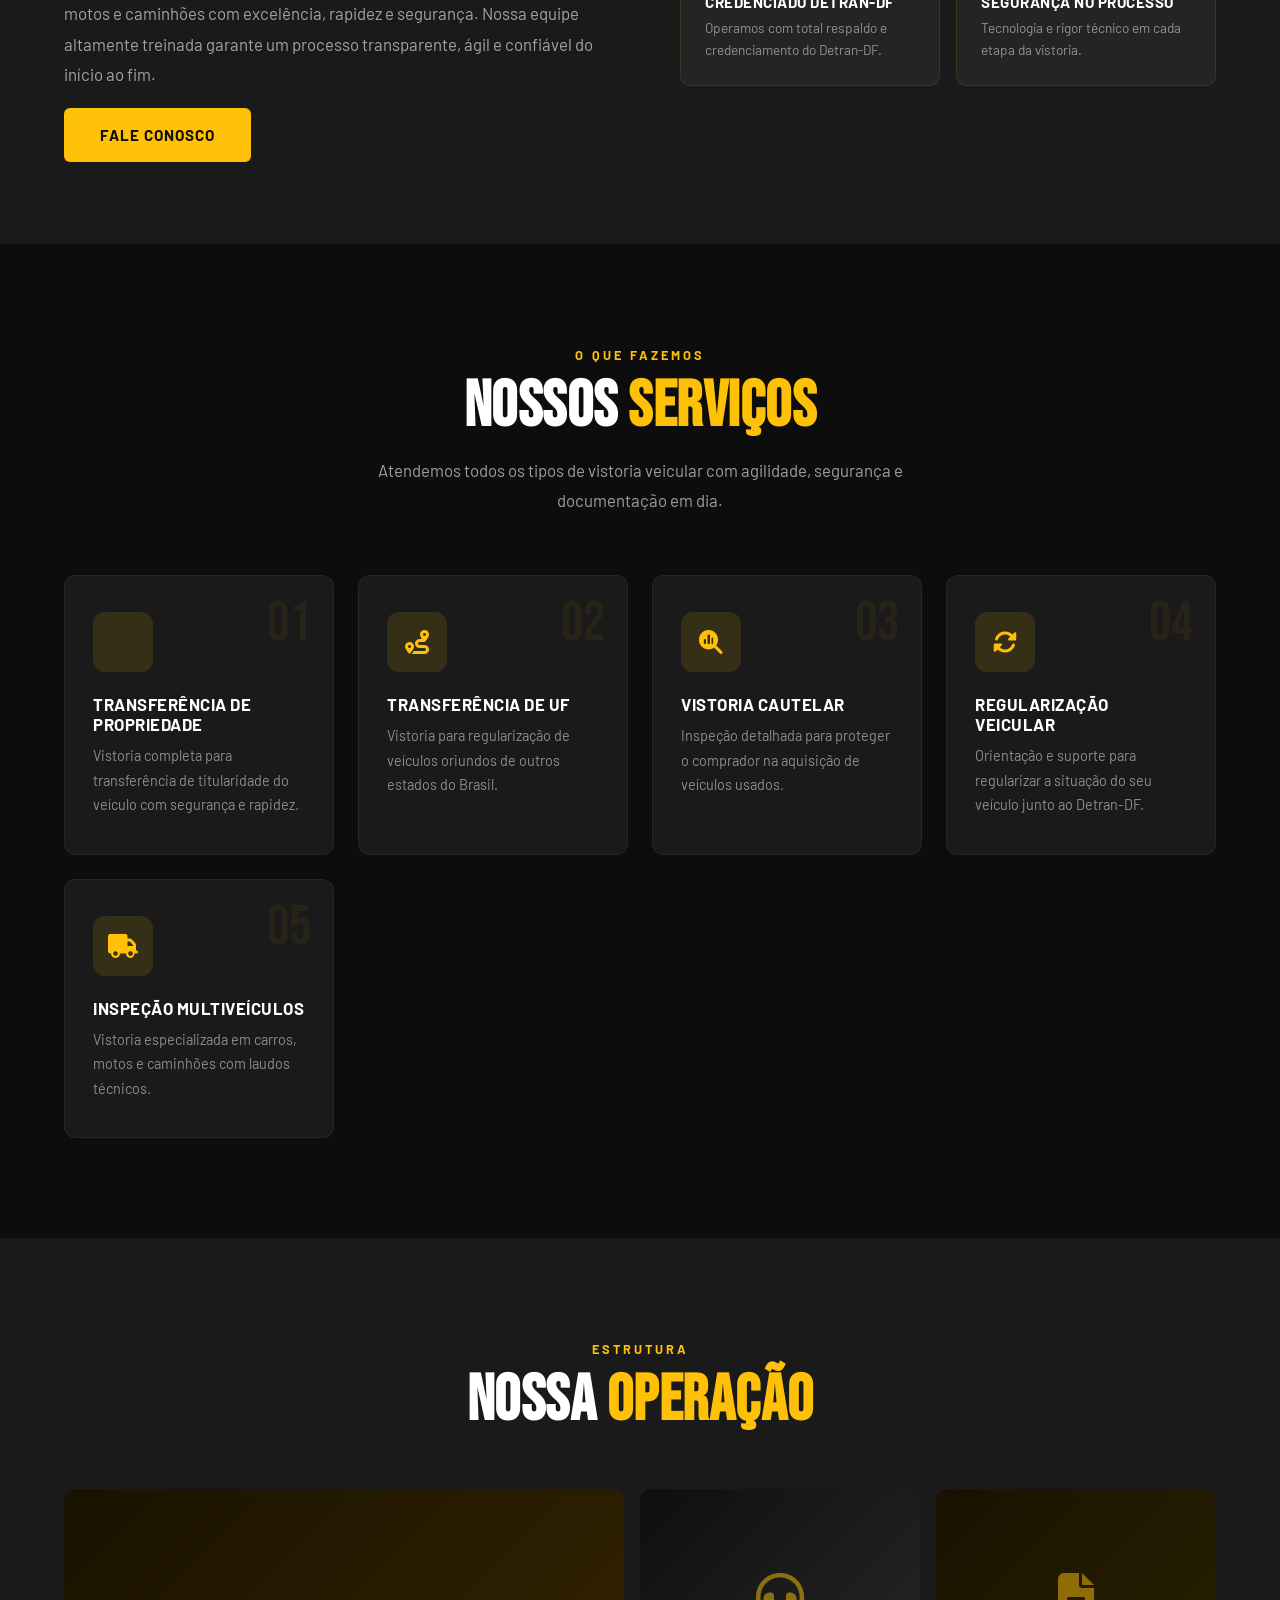
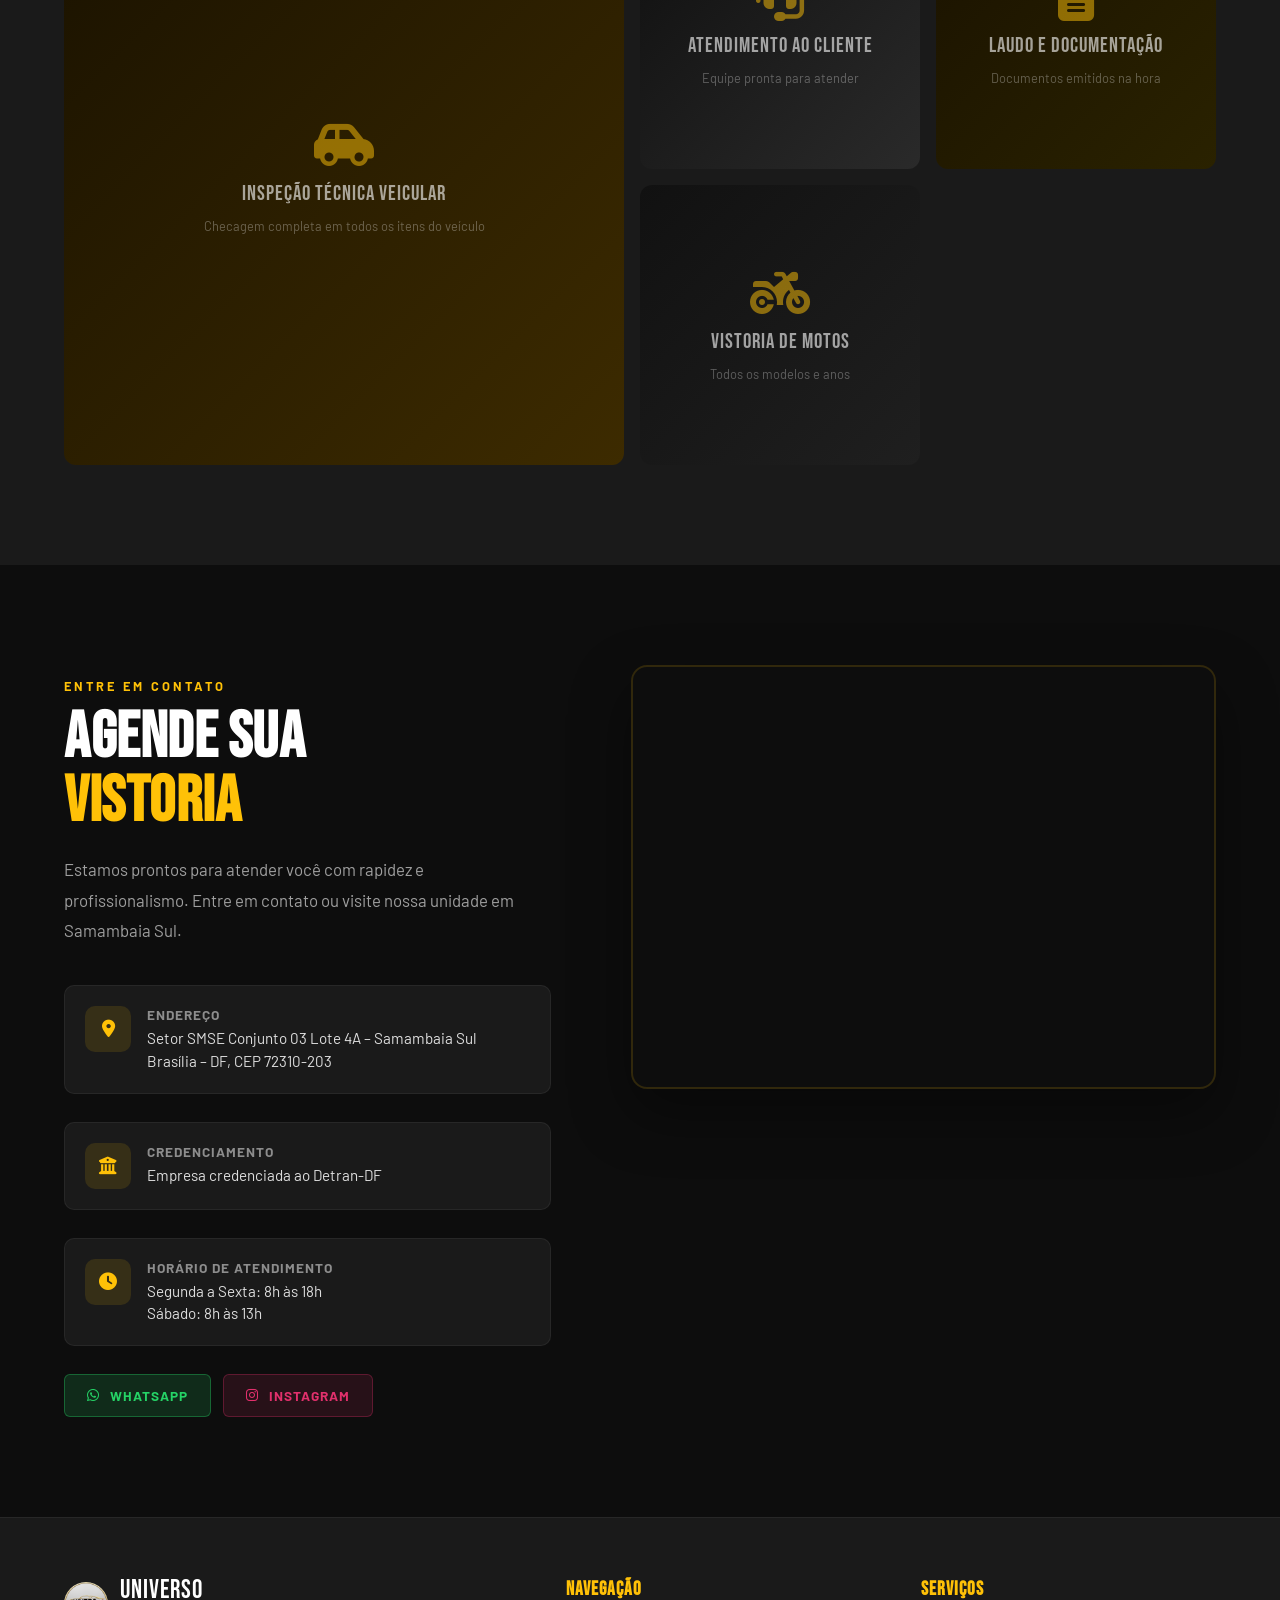
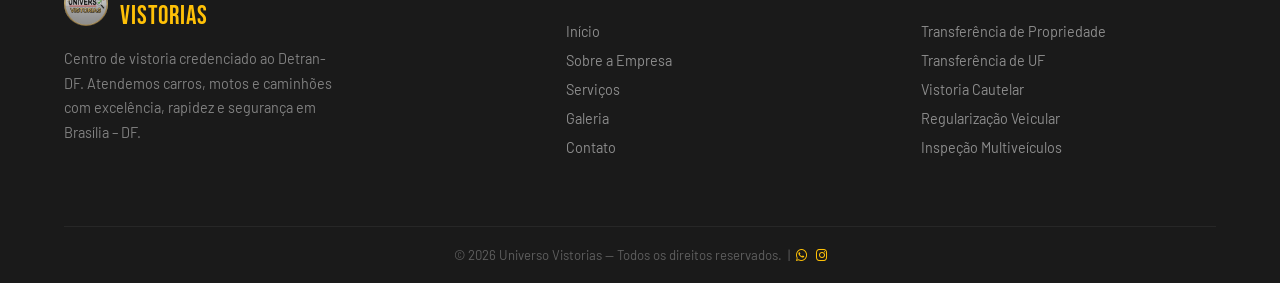
==== commit 3f0463ff: "Atualizações" ====
--- a/index.html
+++ b/index.html
@@ -2,539 +2,395 @@
 <html lang="pt-BR">
 
 <head>
-  <meta charset="UTF-8" />
-  <meta name="viewport" content="width=device-width, initial-scale=1.0" />
-
-  <!-- SEO -->
-  <title>Universo Vistorias — Vistoria Veicular no Distrito Federal</title>
+  <meta charset="UTF-8">
+  <meta name="viewport" content="width=device-width, initial-scale=1.0">
   <meta name="description"
-    content="Centro de vistoria credenciado ao Detran-DF especializado em transferência veicular, vistoria cautelar e regularização automotiva em Brasília - DF." />
+    content="Universo Vistorias – Centro de vistoria credenciado ao Detran-DF. Vistoria veicular com segurança, agilidade e credibilidade em Brasília.">
   <meta name="keywords"
-    content="vistoria veicular, Detran DF, transferência veicular, vistoria cautelar, Brasília, Samambaia, regularização automotiva" />
-  <meta name="author" content="Universo Vistorias" />
+    content="vistoria veicular, detran df, transferência de veículo, vistoria cautelar, Brasília, Samambaia">
+  <meta name="author" content="Universo Vistorias">
 
   <!-- Open Graph -->
-  <meta property="og:title" content="Universo Vistorias — Vistoria Veicular no DF" />
+  <meta property="og:title" content="Universo Vistorias | Vistoria Veicular em Brasília">
   <meta property="og:description"
-    content="Centro credenciado Detran-DF. Vistoria para transferência, cautelar e regularização. Atendimento rápido e profissional em Brasília." />
-  <meta property="og:type" content="website" />
-  <meta property="og:image" content="images/logo-universo-vistorias.png" />
-
-  <!-- Favicon -->
-  <link rel="icon" type="image/png" href="images/logo-universo-vistorias.png" />
+    content="Centro de vistoria credenciado ao Detran-DF. Transferência, cautelar e regularização veicular.">
+  <meta property="og:image" content="assets/images/logo.jpg">
+  <meta property="og:type" content="website">
+
+  <title>Universo Vistorias | Vistoria Veicular em Brasília – DF</title>
 
   <!-- Fonts -->
-  <link rel="preconnect" href="https://fonts.googleapis.com" />
-  <link rel="preconnect" href="https://fonts.gstatic.com" crossorigin />
+  <link rel="preconnect" href="https://fonts.googleapis.com">
   <link
-    href="https://fonts.googleapis.com/css2?family=Bebas+Neue&family=Barlow:wght@300;400;500;600;700;800&family=Barlow+Condensed:wght@400;600;700;800&display=swap"
-    rel="stylesheet" />
-
-  <!-- CSS -->
-  <link rel="stylesheet" href="css/styles.css" />
+    href="https://fonts.googleapis.com/css2?family=Bebas+Neue&family=Barlow:ital,wght@0,300;0,400;0,500;0,600;0,700;1,400&display=swap"
+    rel="stylesheet">
+
+  <!-- Icons -->
+  <link rel="stylesheet" href="https://cdnjs.cloudflare.com/ajax/libs/font-awesome/6.5.0/css/all.min.css">
+
+  <!-- Styles -->
+  <link rel="stylesheet" href="assets/css/style.css">
 </head>
 
 <body>
 
-  <!-- ============================================================
-       FLOATING WHATSAPP
-  ============================================================ -->
-  <a href="https://wa.me/5561999999999?text=Olá!%20Gostaria%20de%20agendar%20uma%20vistoria%20veicular."
-    class="whatsapp-float" target="_blank" rel="noopener" title="Falar no WhatsApp" aria-label="Falar no WhatsApp">
-    <svg viewBox="0 0 24 24" xmlns="http://www.w3.org/2000/svg">
+  <!-- NAVBAR -->
+  <nav id="navbar">
+    <a href="#hero" class="logo">
+      <img src="assets/images/nv-logo-univ.png" alt="Universo Vistorias Logo">
+      <div class="logo-text">UNIVERSO<br><span>VISTORIAS</span></div>
+    </a>
+
+    <ul class="nav-links">
+      <li><a href="#hero">Início</a></li>
+      <li><a href="#servicos">Serviços</a></li>
+      <li><a href="#sobre">Sobre</a></li>
+      <li><a href="#contato">Contato</a></li>
+    </ul>
+
+    <a href="https://wa.me/5561999999999" target="_blank" class="btn-nav">Agende sua Vistoria</a>
+
+    <div class="hamburger" id="hamburger" onclick="toggleMenu()">
+      <span></span><span></span><span></span>
+    </div>
+  </nav>
+
+  <!-- MENU MOBILE -->
+  <div class="mobile-menu" id="mobile-menu">
+    <a href="#hero" onclick="toggleMenu()">Início</a>
+    <a href="#servicos" onclick="toggleMenu()">Serviços</a>
+    <a href="#sobre" onclick="toggleMenu()">Sobre</a>
+    <a href="#contato" onclick="toggleMenu()">Contato</a>
+    <a href="https://wa.me/5561999999999" target="_blank" class="btn-nav">Agende sua Vistoria</a>
+  </div>
+
+
+  <!-- HERO -->
+  <section id="hero">
+    <div class="hero-bg"></div>
+
+    <!-- Silhueta decorativa SVG -->
+    <svg class="hero-car" viewBox="0 0 900 400" fill="none" xmlns="http://www.w3.org/2000/svg" aria-hidden="true">
       <path
-        d="M17.472 14.382c-.297-.149-1.758-.867-2.03-.967-.273-.099-.471-.148-.67.15-.197.297-.767.966-.94 1.164-.173.199-.347.223-.644.075-.297-.15-1.255-.463-2.39-1.475-.883-.788-1.48-1.761-1.653-2.059-.173-.297-.018-.458.13-.606.134-.133.298-.347.446-.52.149-.174.198-.298.298-.497.099-.198.05-.371-.025-.52-.075-.149-.669-1.612-.916-2.207-.242-.579-.487-.5-.669-.51-.173-.008-.371-.01-.57-.01-.198 0-.52.074-.792.372-.272.297-1.04 1.016-1.04 2.479 0 1.462 1.065 2.875 1.213 3.074.149.198 2.096 3.2 5.077 4.487.709.306 1.262.489 1.694.625.712.227 1.36.195 1.871.118.571-.085 1.758-.719 2.006-1.413.248-.694.248-1.289.173-1.413-.074-.124-.272-.198-.57-.347z" />
-      <path
-        d="M12 0C5.373 0 0 5.373 0 12c0 2.124.554 4.118 1.528 5.852L.057 23.571a.75.75 0 0 0 .921.921l5.719-1.471A11.945 11.945 0 0 0 12 24c6.627 0 12-5.373 12-12S18.627 0 12 0zm0 22c-1.885 0-3.654-.498-5.19-1.37l-.37-.214-3.876.996.996-3.876-.214-.37A9.944 9.944 0 0 1 2 12C2 6.477 6.477 2 12 2s10 4.477 10 10-4.477 10-10 10z" />
+        d="M80 260 L130 160 Q160 110 220 100 L580 90 Q640 90 680 120 L820 200 L860 260 L870 290 Q870 310 850 310 L800 310 Q798 270 760 270 Q722 270 720 310 L280 310 Q278 270 240 270 Q202 270 200 310 L90 310 Q70 310 70 290 Z"
+        fill="#FFC107" opacity="0.6" />
+      <ellipse cx="240" cy="315" rx="42" ry="42" fill="#111" stroke="#FFC107" stroke-width="6" opacity="0.8" />
+      <ellipse cx="240" cy="315" rx="20" ry="20" fill="#FFC107" opacity="0.6" />
+      <ellipse cx="760" cy="315" rx="42" ry="42" fill="#111" stroke="#FFC107" stroke-width="6" opacity="0.8" />
+      <ellipse cx="760" cy="315" rx="20" ry="20" fill="#FFC107" opacity="0.6" />
+      <path d="M220 100 L310 105 L310 200 L140 200 Z" fill="#FFC107" opacity="0.3" />
+      <path d="M310 105 L560 100 L580 200 L310 200 Z" fill="#FFC107" opacity="0.2" />
+      <path d="M560 100 L650 115 L700 200 L580 200 Z" fill="#FFC107" opacity="0.25" />
     </svg>
-  </a>
-
-  <!-- ============================================================
-       HEADER
-  ============================================================ -->
-  <header class="header" id="inicio">
-    <div class="container">
-      <nav class="nav">
-
-        <!-- Logo -->
-        <a href="#inicio" class="nav-logo" aria-label="Universo Vistorias - Início">
-          <img src="images/logo-universo-vistorias.png" alt="Logo Universo Vistorias" />
-          <div class="logo-text">
-            <span class="top">UNIVERSO</span>
-            <span class="bottom">Vistorias</span>
-          </div>
+
+    <div class="hero-content">
+      <div class="hero-badge"><i class="fas fa-shield-check"></i> Credenciado Detran-DF</div>
+
+      <h1 class="hero-title">
+        Vistoria Veicular<br>com <em>Segurança</em>,<br>
+        <span class="outline">Agilidade</span> e Credibilidade
+      </h1>
+
+      <p class="hero-sub">
+        Centro de vistoria credenciado ao Detran-DF especializado em transferência veicular,
+        vistoria cautelar e regularização automotiva em Brasília.
+      </p>
+
+      <div class="hero-buttons">
+        <a href="#contato" class="btn-primary">Solicitar Atendimento</a>
+        <a href="https://wa.me/5561999999999" target="_blank" class="btn-whatsapp">
+          <i class="fab fa-whatsapp"></i> Falar no WhatsApp
         </a>
-
-        <!-- Desktop links -->
-        <ul class="nav-links">
-          <li><a href="#inicio">Início</a></li>
+      </div>
+    </div>
+
+    <div class="hero-stats">
+      <div class="stat">
+        <div class="stat-num">+5.000</div>
+        <div class="stat-label">Veículos Vistoriados</div>
+      </div>
+      <div class="stat">
+        <div class="stat-num">100%</div>
+        <div class="stat-label">Credenciado Detran-DF</div>
+      </div>
+      <div class="stat">
+        <div class="stat-num">24h</div>
+        <div class="stat-label">Resultado Rápido</div>
+      </div>
+      <div class="stat">
+        <div class="stat-num">★ 4.9</div>
+        <div class="stat-label">Avaliação de Clientes</div>
+      </div>
+    </div>
+  </section>
+
+
+  <!-- FAIXA CREDENCIAIS (marquee) -->
+  <div id="credenciais" aria-hidden="true">
+    <div class="cred-track">
+      <div class="cred-item"><i class="fas fa-circle-check"></i><span>Credenciado Detran-DF</span></div>
+      <div class="cred-item"><i class="fas fa-bolt"></i><span>Atendimento Rápido</span></div>
+      <div class="cred-item"><i class="fas fa-shield-halved"></i><span>Segurança Garantida</span></div>
+      <div class="cred-item"><i class="fas fa-car"></i><span>Carros, Motos e Caminhões</span></div>
+      <div class="cred-item"><i class="fas fa-users"></i><span>Equipe Qualificada</span></div>
+      <div class="cred-item"><i class="fas fa-map-marker-alt"></i><span>Samambaia Sul, Brasília</span></div>
+      <!-- duplicado para loop contínuo -->
+      <div class="cred-item"><i class="fas fa-circle-check"></i><span>Credenciado Detran-DF</span></div>
+      <div class="cred-item"><i class="fas fa-bolt"></i><span>Atendimento Rápido</span></div>
+      <div class="cred-item"><i class="fas fa-shield-halved"></i><span>Segurança Garantida</span></div>
+      <div class="cred-item"><i class="fas fa-car"></i><span>Carros, Motos e Caminhões</span></div>
+      <div class="cred-item"><i class="fas fa-users"></i><span>Equipe Qualificada</span></div>
+      <div class="cred-item"><i class="fas fa-map-marker-alt"></i><span>Samambaia Sul, Brasília</span></div>
+    </div>
+  </div>
+
+
+  <!-- SOBRE -->
+  <section id="sobre">
+    <div class="sobre-inner">
+
+      <div class="sobre-text reveal-left">
+        <span class="section-label">Quem Somos</span>
+        <h2 class="section-title">Referência em<br><span>Vistoria Veicular</span><br>no DF</h2>
+        <p class="section-desc">
+          A Universo Vistorias é uma empresa credenciada ao Detran-DF especializada em
+          vistoria de veículos automotores, atendendo carros, motos e caminhões com
+          excelência, rapidez e segurança. Nossa equipe altamente treinada garante um
+          processo transparente, ágil e confiável do início ao fim.
+        </p>
+        <a href="https://wa.me/5561999999999" target="_blank" class="btn-primary">Fale Conosco</a>
+      </div>
+
+      <div class="sobre-cards reveal-right">
+        <div class="sobre-card">
+          <i class="fas fa-bolt"></i>
+          <h4>Atendimento Rápido</h4>
+          <p>Processo ágil e eficiente para que você não perca tempo.</p>
+        </div>
+        <div class="sobre-card">
+          <i class="fas fa-user-tie"></i>
+          <h4>Equipe Qualificada</h4>
+          <p>Profissionais treinados e especializados em vistoria veicular.</p>
+        </div>
+        <div class="sobre-card">
+          <i class="fas fa-building-columns"></i>
+          <h4>Credenciado Detran-DF</h4>
+          <p>Operamos com total respaldo e credenciamento do Detran-DF.</p>
+        </div>
+        <div class="sobre-card">
+          <i class="fas fa-shield-halved"></i>
+          <h4>Segurança no Processo</h4>
+          <p>Tecnologia e rigor técnico em cada etapa da vistoria.</p>
+        </div>
+      </div>
+
+    </div>
+  </section>
+
+
+  <!-- SERVIÇOS -->
+  <section id="servicos">
+    <div class="servicos-header reveal">
+      <span class="section-label">O que Fazemos</span>
+      <h2 class="section-title">Nossos <span>Serviços</span></h2>
+      <p class="section-desc">Atendemos todos os tipos de vistoria veicular com agilidade, segurança e documentação em
+        dia.</p>
+    </div>
+
+    <div class="servicos-grid">
+      <div class="servico-card reveal">
+        <div class="servico-num">01</div>
+        <div class="servico-icon"><i class="fas fa-file-transfer"></i></div>
+        <h3>Transferência de Propriedade</h3>
+        <p>Vistoria completa para transferência de titularidade do veículo com segurança e rapidez.</p>
+      </div>
+      <div class="servico-card reveal">
+        <div class="servico-num">02</div>
+        <div class="servico-icon"><i class="fas fa-route"></i></div>
+        <h3>Transferência de UF</h3>
+        <p>Vistoria para regularização de veículos oriundos de outros estados do Brasil.</p>
+      </div>
+      <div class="servico-card reveal">
+        <div class="servico-num">03</div>
+        <div class="servico-icon"><i class="fas fa-magnifying-glass-chart"></i></div>
+        <h3>Vistoria Cautelar</h3>
+        <p>Inspeção detalhada para proteger o comprador na aquisição de veículos usados.</p>
+      </div>
+      <div class="servico-card reveal">
+        <div class="servico-num">04</div>
+        <div class="servico-icon"><i class="fas fa-rotate"></i></div>
+        <h3>Regularização Veicular</h3>
+        <p>Orientação e suporte para regularizar a situação do seu veículo junto ao Detran-DF.</p>
+      </div>
+      <div class="servico-card reveal">
+        <div class="servico-num">05</div>
+        <div class="servico-icon"><i class="fas fa-truck"></i></div>
+        <h3>Inspeção Multiveículos</h3>
+        <p>Vistoria especializada em carros, motos e caminhões com laudos técnicos.</p>
+      </div>
+    </div>
+  </section>
+
+
+  <!-- GALERIA -->
+  <section id="galeria">
+    <div class="galeria-header reveal">
+      <span class="section-label">Estrutura</span>
+      <h2 class="section-title">Nossa <span>Operação</span></h2>
+    </div>
+
+    <div class="galeria-grid">
+      <div class="galeria-item reveal">
+        <div class="galeria-bg g1" style="height:100%">
+          <div class="galeria-inner-content">
+            <i class="fas fa-car-side"></i>
+            <div class="galeria-title">Inspeção Técnica Veicular</div>
+            <div class="galeria-sub">Checagem completa em todos os itens do veículo</div>
+          </div>
+        </div>
+        <div class="galeria-overlay"><span>Vistoria Completa</span></div>
+      </div>
+      <div class="galeria-item reveal">
+        <div class="galeria-bg g2" style="height:100%">
+          <div class="galeria-inner-content">
+            <i class="fas fa-headset"></i>
+            <div class="galeria-title">Atendimento ao Cliente</div>
+            <div class="galeria-sub">Equipe pronta para atender</div>
+          </div>
+        </div>
+        <div class="galeria-overlay"><span>Atendimento</span></div>
+      </div>
+      <div class="galeria-item reveal">
+        <div class="galeria-bg g3" style="height:100%">
+          <div class="galeria-inner-content">
+            <i class="fas fa-file-lines"></i>
+            <div class="galeria-title">Laudo e Documentação</div>
+            <div class="galeria-sub">Documentos emitidos na hora</div>
+          </div>
+        </div>
+        <div class="galeria-overlay"><span>Documentação</span></div>
+      </div>
+      <div class="galeria-item reveal">
+        <div class="galeria-bg g4" style="height:100%">
+          <div class="galeria-inner-content">
+            <i class="fas fa-motorcycle"></i>
+            <div class="galeria-title">Vistoria de Motos</div>
+            <div class="galeria-sub">Todos os modelos e anos</div>
+          </div>
+        </div>
+        <div class="galeria-overlay"><span>Motos</span></div>
+      </div>
+    </div>
+  </section>
+
+
+  <!-- CONTATO -->
+  <section id="contato">
+    <div class="contato-inner">
+
+      <div class="contato-info reveal-left">
+        <span class="section-label">Entre em Contato</span>
+        <h2 class="section-title">Agende sua<br><span>Vistoria</span></h2>
+        <p class="section-desc">
+          Estamos prontos para atender você com rapidez e profissionalismo.
+          Entre em contato ou visite nossa unidade em Samambaia Sul.
+        </p>
+
+        <div class="info-item">
+          <div class="info-icon"><i class="fas fa-map-marker-alt"></i></div>
+          <div class="info-text">
+            <strong>Endereço</strong>
+            <span>Setor SMSE Conjunto 03 Lote 4A – Samambaia Sul<br>Brasília – DF, CEP 72310-203</span>
+          </div>
+        </div>
+        <div class="info-item">
+          <div class="info-icon"><i class="fas fa-building-columns"></i></div>
+          <div class="info-text">
+            <strong>Credenciamento</strong>
+            <span>Empresa credenciada ao Detran-DF</span>
+          </div>
+        </div>
+        <div class="info-item">
+          <div class="info-icon"><i class="fas fa-clock"></i></div>
+          <div class="info-text">
+            <strong>Horário de Atendimento</strong>
+            <span>Segunda a Sexta: 8h às 18h<br>Sábado: 8h às 13h</span>
+          </div>
+        </div>
+
+        <div class="social-row">
+          <a href="https://wa.me/5561999999999" target="_blank" class="social-btn wa">
+            <i class="fab fa-whatsapp"></i> WhatsApp
+          </a>
+          <a href="https://instagram.com/universovistorias" target="_blank" class="social-btn ig">
+            <i class="fab fa-instagram"></i> Instagram
+          </a>
+        </div>
+      </div>
+
+      <div class="map-container reveal-right">
+        <iframe src="https://www.google.com/maps/embed?pb=!1m18!1m12!1m3!1d3837.6459069224074!2d-48.06175002486804!3d-15.87519718477655!2m3!1f0!2f0!3f0!3m2!1i1024!2i768!4f13.1!3m3!1m2!1s0x935a2d6f4dddf4eb%3A0xe235c471e46d1c9!2sUniverso%20Vistorias!5e0!3m2!1spt-BR!2sbr!4v1781219433335!5m2!1spt-BR!2sbr" width="600" height="450" style="border:0;" allowfullscreen="" loading="lazy" referrerpolicy="no-referrer-when-downgrade"></iframe>
+      </div>
+
+    </div>
+  </section>
+
+
+  <!-- FOOTER -->
+  <footer>
+    <div class="footer-inner">
+      <div class="footer-brand">
+        <a href="#hero" class="logo">
+          <img src="assets/images/nv-logo-univ.png" alt="Universo Vistorias" style="width:44px;height:44px;">
+          <div class="logo-text">UNIVERSO<br><span>VISTORIAS</span></div>
+        </a>
+        <p>Centro de vistoria credenciado ao Detran-DF. Atendemos carros, motos e caminhões com excelência, rapidez e
+          segurança em Brasília – DF.</p>
+      </div>
+
+      <div class="footer-col">
+        <h4>Navegação</h4>
+        <ul>
+          <li><a href="#hero">Início</a></li>
+          <li><a href="#sobre">Sobre a Empresa</a></li>
           <li><a href="#servicos">Serviços</a></li>
-          <li><a href="#sobre">Sobre</a></li>
+          <li><a href="#galeria">Galeria</a></li>
           <li><a href="#contato">Contato</a></li>
         </ul>
-
-        <!-- CTA button -->
-        <a href="https://wa.me/5561999999999?text=Olá!%20Quero%20agendar%20minha%20vistoria."
-          class="btn btn-primary nav-cta" target="_blank" rel="noopener">
-          <svg width="16" height="16" viewBox="0 0 24 24" fill="currentColor">
-            <path d="M17 12h-5v5h-2v-5H5v-2h5V5h2v5h5v2z" />
-          </svg>
-          Agende sua Vistoria
-        </a>
-
-        <!-- Hamburger (mobile) -->
-        <button class="hamburger" aria-label="Menu" aria-expanded="false">
-          <span></span>
-          <span></span>
-          <span></span>
-        </button>
-      </nav>
-    </div>
-  </header>
-
-  <!-- Mobile menu -->
-  <nav class="mobile-menu" aria-hidden="true">
-    <a href="#inicio">Início</a>
-    <a href="#servicos">Serviços</a>
-    <a href="#sobre">Sobre</a>
-    <a href="#contato">Contato</a>
-    <a href="https://wa.me/5561999999999?text=Olá!%20Quero%20agendar%20minha%20vistoria." class="btn btn-primary"
-      target="_blank" rel="noopener">
-      Agende sua Vistoria
-    </a>
-  </nav>
-
-  <!-- ============================================================
-       HERO SECTION
-  ============================================================ -->
-  <section class="hero" id="hero" aria-label="Banner principal">
-
-    <div class="hero-bg" role="img" aria-label="Vistoria veicular"></div>
-    <div class="hero-overlay"></div>
-    <div class="hero-overlay-gold"></div>
-
-    <div class="container">
-      <div class="hero-content">
-
-        <div class="hero-badge">
-          <svg viewBox="0 0 24 24">
-            <path d="M9 16.17L4.83 12l-1.42 1.41L9 19 21 7l-1.41-1.41L9 16.17z" />
-          </svg>
-          Credenciado ao Detran-DF
-        </div>
-
-        <h1 class="hero-title">
-          Vistoria Veicular com<br />
-          <span class="highlight">Segurança,</span><br />
-          Agilidade e Credibilidade
-        </h1>
-
-        <p class="hero-subtitle">
-          Centro de vistoria credenciado ao Detran-DF especializado em transferência veicular,
-          vistoria cautelar e regularização automotiva no Distrito Federal.
-        </p>
-
-        <div class="hero-actions">
-          <a href="https://wa.me/5561999999999?text=Olá!%20Gostaria%20de%20falar%20sobre%20vistoria%20veicular."
-            class="btn btn-whatsapp" target="_blank" rel="noopener">
-            <svg width="18" height="18" viewBox="0 0 24 24" fill="currentColor">
-              <path
-                d="M17.472 14.382c-.297-.149-1.758-.867-2.03-.967-.273-.099-.471-.148-.67.15-.197.297-.767.966-.94 1.164-.173.199-.347.223-.644.075-.297-.15-1.255-.463-2.39-1.475-.883-.788-1.48-1.761-1.653-2.059-.173-.297-.018-.458.13-.606.134-.133.298-.347.446-.52.149-.174.198-.298.298-.497.099-.198.05-.371-.025-.52-.075-.149-.669-1.612-.916-2.207-.242-.579-.487-.5-.669-.51-.173-.008-.371-.01-.57-.01-.198 0-.52.074-.792.372-.272.297-1.04 1.016-1.04 2.479 0 1.462 1.065 2.875 1.213 3.074.149.198 2.096 3.2 5.077 4.487.709.306 1.262.489 1.694.625.712.227 1.36.195 1.871.118.571-.085 1.758-.719 2.006-1.413.248-.694.248-1.289.173-1.413-.074-.124-.272-.198-.57-.347z" />
-              <path
-                d="M12 0C5.373 0 0 5.373 0 12c0 2.124.554 4.118 1.528 5.852L.057 23.571a.75.75 0 0 0 .921.921l5.719-1.471A11.945 11.945 0 0 0 12 24c6.627 0 12-5.373 12-12S18.627 0 12 0zm0 22c-1.885 0-3.654-.498-5.19-1.37l-.37-.214-3.876.996.996-3.876-.214-.37A9.944 9.944 0 0 1 2 12C2 6.477 6.477 2 12 2s10 4.477 10 10-4.477 10-10 10z" />
-            </svg>
-            Falar no WhatsApp
-          </a>
-
-          <a href="#servicos" class="btn btn-outline">Ver Nossos Serviços</a>
-        </div>
-      </div>
-    </div>
-
-    <!-- Stats bar -->
-    <div class="hero-stats">
-      <div class="stats-inner container">
-        <div class="stat-item">
-          <div class="stat-num" data-count="5000" data-suffix="+">0+</div>
-          <div class="stat-label">Veículos Vistoriados</div>
-        </div>
-        <div class="stat-item">
-          <div class="stat-num" data-count="100" data-suffix="%">0%</div>
-          <div class="stat-label">Aprovados no Detran</div>
-        </div>
-        <div class="stat-item">
-          <div class="stat-num" data-count="10" data-suffix="+ anos">0</div>
-          <div class="stat-label">De Experiência</div>
-        </div>
-        <div class="stat-item">
-          <div class="stat-num" data-count="3" data-suffix=" tipos">0</div>
-          <div class="stat-label">De Vistoria</div>
-        </div>
-      </div>
-    </div>
-
-    <!-- Scroll indicator -->
-    <div class="hero-scroll">
-      <span>Scroll</span>
-      <div class="scroll-line"></div>
-    </div>
-
-  </section>
-
-  <!-- ============================================================
-       SOBRE SECTION
-  ============================================================ -->
-  <section class="sobre" id="sobre" aria-label="Sobre a empresa">
-    <div class="container">
-      <div class="sobre-grid">
-
-        <!-- Image -->
-        <div class="reveal-left">
-          <div class="sobre-img-wrapper">
-            <div class="sobre-img-frame">
-              <img src="https://images.unsplash.com/photo-1520340356584-f9917d1eea6f?w=800&q=80"
-                alt="Profissional realizando vistoria veicular" loading="lazy" />
-            </div>
-            <div class="sobre-img-badge">
-              <span class="big">✓</span>
-              <span class="small">Detran-DF<br />Credenciado</span>
-            </div>
-          </div>
-        </div>
-
-        <!-- Content -->
-        <div class="reveal-right">
-          <span class="section-tag">Quem Somos</span>
-          <h2 class="section-title">
-            Referência em<br />
-            <span>Vistoria Veicular</span><br />
-            no Distrito Federal
-          </h2>
-          <span class="sobre-gold-line"></span>
-          <p class="sobre-text">
-            A <strong>Universo Vistorias</strong> é uma empresa credenciada ao Detran-DF especializada
-            em vistoria de veículos automotores, atendendo carros, motos e caminhões com excelência,
-            rapidez e segurança. Nossa equipe qualificada garante um processo transparente, ágil
-            e totalmente em conformidade com as normas do Detran-DF.
-          </p>
-
-          <div class="features-grid">
-            <div class="feature-card">
-              <div class="feature-icon">⚡</div>
-              <div class="feature-info">
-                <h4>Atendimento Rápido</h4>
-                <p>Processo ágil, sem burocracia desnecessária.</p>
-              </div>
-            </div>
-            <div class="feature-card">
-              <div class="feature-icon">🎓</div>
-              <div class="feature-info">
-                <h4>Equipe Qualificada</h4>
-                <p>Profissionais especializados e treinados.</p>
-              </div>
-            </div>
-            <div class="feature-card">
-              <div class="feature-icon">🛡️</div>
-              <div class="feature-info">
-                <h4>Credenciado Detran-DF</h4>
-                <p>Autorização oficial para emissão de laudos.</p>
-              </div>
-            </div>
-            <div class="feature-card">
-              <div class="feature-icon">🔍</div>
-              <div class="feature-info">
-                <h4>Processo Seguro</h4>
-                <p>Vistoria criteriosa com laudos reconhecidos.</p>
-              </div>
-            </div>
-          </div>
-        </div>
-
-      </div>
-    </div>
-  </section>
-
-  <!-- ============================================================
-       SERVIÇOS SECTION
-  ============================================================ -->
-  <section class="servicos" id="servicos" aria-label="Nossos serviços">
-    <div class="container">
-
-      <div class="servicos-header reveal">
-        <span class="section-tag">O Que Fazemos</span>
-        <h2 class="section-title">Nossos <span>Serviços</span></h2>
-        <p class="section-subtitle">
-          Oferecemos soluções completas de vistoria veicular para carros, motos e caminhões
-          em conformidade com as exigências do Detran-DF.
-        </p>
-      </div>
-
-      <div class="servicos-grid">
-
-        <div class="servico-card reveal" style="transition-delay:0.05s">
-          <span class="servico-num">01</span>
-          <div class="servico-icon-wrap">🔄</div>
-          <h3>Vistoria para Transferência de Propriedade</h3>
-          <p>Documentação e vistoria completa para transferir a titularidade do veículo com segurança e agilidade.</p>
-        </div>
-
-        <div class="servico-card reveal" style="transition-delay:0.1s">
-          <span class="servico-num">02</span>
-          <div class="servico-icon-wrap">🗺️</div>
-          <h3>Vistoria para Transferência de UF</h3>
-          <p>Transferência interestadual de veículos com laudo técnico reconhecido em todo o território nacional.</p>
-        </div>
-
-        <div class="servico-card reveal" style="transition-delay:0.15s">
-          <span class="servico-num">03</span>
-          <div class="servico-icon-wrap">🔍</div>
-          <h3>Vistoria Cautelar</h3>
-          <p>Inspeção detalhada para verificar a procedência e integridade do veículo antes da compra.</p>
-        </div>
-
-        <div class="servico-card reveal" style="transition-delay:0.2s">
-          <span class="servico-num">04</span>
-          <div class="servico-icon-wrap">📋</div>
-          <h3>Regularização Veicular</h3>
-          <p>Suporte completo para regularizar pendências do seu veículo junto ao Detran-DF.</p>
-        </div>
-
-        <div class="servico-card reveal" style="transition-delay:0.25s">
-          <span class="servico-num">05</span>
-          <div class="servico-icon-wrap">🚗</div>
-          <h3>Inspeção de Carros, Motos e Caminhões</h3>
-          <p>Atendemos todos os tipos de veículos com equipamentos modernos e equipe especializada.</p>
-        </div>
-
-      </div>
-    </div>
-  </section>
-
-  <!-- ============================================================
-       GALERIA SECTION
-  ============================================================ -->
-  <section class="galeria" id="galeria" aria-label="Galeria de imagens">
-    <div class="container">
-
-      <div class="galeria-header reveal">
-        <span class="section-tag">Nosso Trabalho</span>
-        <h2 class="section-title">Estrutura e <span>Atendimento</span></h2>
-        <p class="section-subtitle">
-          Conheça nossa estrutura preparada para oferecer a melhor experiência em vistoria veicular.
-        </p>
-      </div>
-
-      <div class="galeria-grid">
-
-        <div class="galeria-item large reveal-left">
-          <img src="https://images.unsplash.com/photo-1558618666-fcd25c85cd64?w=1200&q=80"
-            alt="Inspeção profissional de veículos" loading="lazy" />
-          <div class="galeria-overlay">
-            <span>🔍 Inspeção Técnica</span>
-          </div>
-        </div>
-
-        <div class="galeria-item reveal-right">
-          <img src="https://images.unsplash.com/photo-1486262715619-67b85e0b08d3?w=800&q=80"
-            alt="Mecânico verificando motor do carro" loading="lazy" />
-          <div class="galeria-overlay">
-            <span>⚙️ Vistoria Cautelar</span>
-          </div>
-        </div>
-
-        <div class="galeria-item reveal">
-          <img src="https://images.unsplash.com/photo-1601362840469-51e4d8d58785?w=800&q=80"
-            alt="Atendimento ao cliente na vistoria" loading="lazy" />
-          <div class="galeria-overlay">
-            <span>🤝 Atendimento</span>
-          </div>
-        </div>
-
-        <div class="galeria-item reveal-left">
-          <img src="https://images.unsplash.com/photo-1504222490345-c075b7c5a590?w=800&q=80"
-            alt="Inspeção completa do veículo" loading="lazy" />
-          <div class="galeria-overlay">
-            <span>📋 Transferência de UF</span>
-          </div>
-        </div>
-
-      </div>
-    </div>
-  </section>
-
-  <!-- ============================================================
-       CONTATO SECTION
-  ============================================================ -->
-  <section class="contato" id="contato" aria-label="Contato e localização">
-    <div class="container">
-
-      <div class="contato-grid">
-
-        <!-- Info -->
-        <div class="reveal-left">
-          <span class="section-tag">Fale Conosco</span>
-          <h2 class="section-title">
-            Venha nos <span>Visitar</span>
-          </h2>
-
-          <div class="info-block">
-            <div class="info-icon">📍</div>
-            <div class="info-content">
-              <h4>Endereço</h4>
-              <p>
-                Setor SMSE Conjunto 03 Lote 4A<br />
-                Samambaia Sul, Brasília - DF<br />
-                CEP 72310-203
-              </p>
-            </div>
-          </div>
-
-          <div class="info-block">
-            <div class="info-icon">📱</div>
-            <div class="info-content">
-              <h4>WhatsApp</h4>
-              <a href="https://wa.me/5561999999999" target="_blank" rel="noopener">(61) 9 9999-9999</a>
-            </div>
-          </div>
-
-          <div class="info-block">
-            <div class="info-icon">📷</div>
-            <div class="info-content">
-              <h4>Instagram</h4>
-              <a href="https://instagram.com/universovistorias" target="_blank" rel="noopener">@universovistorias</a>
-            </div>
-          </div>
-
-          <div class="info-block">
-            <div class="info-icon">🏛️</div>
-            <div class="info-content">
-              <h4>Credenciamento</h4>
-              <p>Empresa credenciada ao Detran-DF</p>
-            </div>
-          </div>
-
-          <div class="contato-actions">
-            <a href="https://wa.me/5561999999999?text=Olá!%20Gostaria%20de%20agendar%20uma%20vistoria."
-              class="btn btn-whatsapp" target="_blank" rel="noopener">
-              <svg width="18" height="18" viewBox="0 0 24 24" fill="currentColor">
-                <path
-                  d="M17.472 14.382c-.297-.149-1.758-.867-2.03-.967-.273-.099-.471-.148-.67.15-.197.297-.767.966-.94 1.164-.173.199-.347.223-.644.075-.297-.15-1.255-.463-2.39-1.475-.883-.788-1.48-1.761-1.653-2.059-.173-.297-.018-.458.13-.606.134-.133.298-.347.446-.52.149-.174.198-.298.298-.497.099-.198.05-.371-.025-.52-.075-.149-.669-1.612-.916-2.207-.242-.579-.487-.5-.669-.51-.173-.008-.371-.01-.57-.01-.198 0-.52.074-.792.372-.272.297-1.04 1.016-1.04 2.479 0 1.462 1.065 2.875 1.213 3.074.149.198 2.096 3.2 5.077 4.487.709.306 1.262.489 1.694.625.712.227 1.36.195 1.871.118.571-.085 1.758-.719 2.006-1.413.248-.694.248-1.289.173-1.413-.074-.124-.272-.198-.57-.347z" />
-                <path
-                  d="M12 0C5.373 0 0 5.373 0 12c0 2.124.554 4.118 1.528 5.852L.057 23.571a.75.75 0 0 0 .921.921l5.719-1.471A11.945 11.945 0 0 0 12 24c6.627 0 12-5.373 12-12S18.627 0 12 0zm0 22c-1.885 0-3.654-.498-5.19-1.37l-.37-.214-3.876.996.996-3.876-.214-.37A9.944 9.944 0 0 1 2 12C2 6.477 6.477 2 12 2s10 4.477 10 10-4.477 10-10 10z" />
-              </svg>
-              WhatsApp
-            </a>
-
-            <a href="https://instagram.com/universovistorias" class="btn btn-outline" target="_blank" rel="noopener">
-              <svg width="18" height="18" viewBox="0 0 24 24" fill="currentColor">
-                <path
-                  d="M12 2.163c3.204 0 3.584.012 4.85.07 3.252.148 4.771 1.691 4.919 4.919.058 1.265.069 1.645.069 4.849 0 3.205-.012 3.584-.069 4.849-.149 3.225-1.664 4.771-4.919 4.919-1.266.058-1.644.07-4.85.07-3.204 0-3.584-.012-4.849-.07-3.26-.149-4.771-1.699-4.919-4.92-.058-1.265-.07-1.644-.07-4.849 0-3.204.013-3.583.07-4.849.149-3.227 1.664-4.771 4.919-4.919 1.266-.057 1.645-.069 4.849-.069zM12 0C8.741 0 8.333.014 7.053.072 2.695.272.273 2.69.073 7.052.014 8.333 0 8.741 0 12c0 3.259.014 3.668.072 4.948.2 4.358 2.618 6.78 6.98 6.98C8.333 23.986 8.741 24 12 24c3.259 0 3.668-.014 4.948-.072 4.354-.2 6.782-2.618 6.979-6.98.059-1.28.073-1.689.073-4.948 0-3.259-.014-3.667-.072-4.947-.196-4.354-2.617-6.78-6.979-6.98C15.668.014 15.259 0 12 0zm0 5.838a6.162 6.162 0 1 0 0 12.324 6.162 6.162 0 0 0 0-12.324zM12 16a4 4 0 1 1 0-8 4 4 0 0 1 0 8zm6.406-11.845a1.44 1.44 0 1 0 0 2.881 1.44 1.44 0 0 0 0-2.881z" />
-              </svg>
-              Instagram
-            </a>
-          </div>
-
-          <a href="https://portal.detran.df.gov.br/#/home" class="detran-badge" target="_blank" rel="noopener">
-            🏛️ Acessar Portal Detran-DF →
-          </a>
-
-        </div>
-
-        <!-- Map -->
-        <div class="reveal-right">
-          <div class="contato-map">
-            <iframe
-              src="https://www.google.com/maps/embed?pb=!1m18!1m12!1m3!1d3837.6459069224074!2d-48.06175002486804!3d-15.87519718477655!2m3!1f0!2f0!3f0!3m2!1i1024!2i768!4f13.1!3m3!1m2!1s0x935a2d6f4dddf4eb%3A0xe235c471e46d1c9!2sUniverso%20Vistorias!5e0!3m2!1spt-PT!2sbr!4v1779491972930!5m2!1spt-PT!2sbr"
-              width="600" height="420" style="border:0;" allowfullscreen="" loading="lazy"
-              referrerpolicy="no-referrer-when-downgrade" title="Localização Universo Vistorias"></iframe>
-          </div>
-        </div>
-
-      </div>
-    </div>
-  </section>
-
-  <!-- ============================================================
-       FOOTER
-  ============================================================ -->
-  <footer class="footer" aria-label="Rodapé">
-    <div class="container">
-      <div class="footer-main">
-
-        <!-- Brand -->
-        <div class="footer-brand">
-          <a href="#inicio" class="nav-logo" aria-label="Universo Vistorias">
-            <img src="images/logo.png" alt="Logo Universo Vistorias" style="height:48px;width:48px;" />
-            <div class="logo-text">
-              <span class="top">UNIVERSO</span>
-              <span class="bottom">Vistorias</span>
-            </div>
-          </a>
-          <p class="footer-desc">
-            Centro de vistoria credenciado ao Detran-DF, especializado em
-            transferência veicular, vistoria cautelar e regularização automotiva
-            em Brasília — DF.
-          </p>
-          <div class="footer-social">
-            <a href="https://wa.me/5561999999999" class="social-btn" target="_blank" rel="noopener" title="WhatsApp"
-              aria-label="WhatsApp">
-              <svg width="18" height="18" viewBox="0 0 24 24" fill="currentColor">
-                <path
-                  d="M17.472 14.382c-.297-.149-1.758-.867-2.03-.967-.273-.099-.471-.148-.67.15-.197.297-.767.966-.94 1.164-.173.199-.347.223-.644.075-.297-.15-1.255-.463-2.39-1.475-.883-.788-1.48-1.761-1.653-2.059-.173-.297-.018-.458.13-.606.134-.133.298-.347.446-.52.149-.174.198-.298.298-.497.099-.198.05-.371-.025-.52-.075-.149-.669-1.612-.916-2.207-.242-.579-.487-.5-.669-.51-.173-.008-.371-.01-.57-.01-.198 0-.52.074-.792.372-.272.297-1.04 1.016-1.04 2.479 0 1.462 1.065 2.875 1.213 3.074.149.198 2.096 3.2 5.077 4.487.709.306 1.262.489 1.694.625.712.227 1.36.195 1.871.118.571-.085 1.758-.719 2.006-1.413.248-.694.248-1.289.173-1.413-.074-.124-.272-.198-.57-.347z" />
-                <path
-                  d="M12 0C5.373 0 0 5.373 0 12c0 2.124.554 4.118 1.528 5.852L.057 23.571a.75.75 0 0 0 .921.921l5.719-1.471A11.945 11.945 0 0 0 12 24c6.627 0 12-5.373 12-12S18.627 0 12 0zm0 22c-1.885 0-3.654-.498-5.19-1.37l-.37-.214-3.876.996.996-3.876-.214-.37A9.944 9.944 0 0 1 2 12C2 6.477 6.477 2 12 2s10 4.477 10 10-4.477 10-10 10z" />
-              </svg>
-            </a>
-            <a href="https://instagram.com/universovistorias" class="social-btn" target="_blank" rel="noopener"
-              title="Instagram" aria-label="Instagram">
-              <svg width="18" height="18" viewBox="0 0 24 24" fill="currentColor">
-                <path
-                  d="M12 2.163c3.204 0 3.584.012 4.85.07 3.252.148 4.771 1.691 4.919 4.919.058 1.265.069 1.645.069 4.849 0 3.205-.012 3.584-.069 4.849-.149 3.225-1.664 4.771-4.919 4.919-1.266.058-1.644.07-4.85.07-3.204 0-3.584-.012-4.849-.07-3.26-.149-4.771-1.699-4.919-4.92-.058-1.265-.07-1.644-.07-4.849 0-3.204.013-3.583.07-4.849.149-3.227 1.664-4.771 4.919-4.919 1.266-.057 1.645-.069 4.849-.069zM12 0C8.741 0 8.333.014 7.053.072 2.695.272.273 2.69.073 7.052.014 8.333 0 8.741 0 12c0 3.259.014 3.668.072 4.948.2 4.358 2.618 6.78 6.98 6.98C8.333 23.986 8.741 24 12 24c3.259 0 3.668-.014 4.948-.072 4.354-.2 6.782-2.618 6.979-6.98.059-1.28.073-1.689.073-4.948 0-3.259-.014-3.667-.072-4.947-.196-4.354-2.617-6.78-6.979-6.98C15.668.014 15.259 0 12 0zm0 5.838a6.162 6.162 0 1 0 0 12.324 6.162 6.162 0 0 0 0-12.324zM12 16a4 4 0 1 1 0-8 4 4 0 0 1 0 8zm6.406-11.845a1.44 1.44 0 1 0 0 2.881 1.44 1.44 0 0 0 0-2.881z" />
-              </svg>
-            </a>
-          </div>
-        </div>
-
-        <!-- Links -->
-        <div class="footer-col">
-          <h4>Navegação</h4>
-          <ul>
-            <li><a href="#inicio">Início</a></li>
-            <li><a href="#sobre">Sobre a Empresa</a></li>
-            <li><a href="#servicos">Nossos Serviços</a></li>
-            <li><a href="#galeria">Galeria</a></li>
-            <li><a href="#contato">Contato</a></li>
-          </ul>
-        </div>
-
-        <!-- Serviços -->
-        <div class="footer-col">
-          <h4>Serviços</h4>
-          <ul>
-            <li><a href="#servicos">Transferência de Propriedade</a></li>
-            <li><a href="#servicos">Transferência de UF</a></li>
-            <li><a href="#servicos">Vistoria Cautelar</a></li>
-            <li><a href="#servicos">Regularização Veicular</a></li>
-            <li>
-              <a href="https://portal.detran.df.gov.br/#/home" target="_blank" rel="noopener">
-                Portal Detran-DF
-              </a>
-            </li>
-          </ul>
-        </div>
-
-      </div>
-
-      <!-- Bottom bar -->
-      <div class="footer-bottom">
-        <p class="footer-copy">© 2026 Universo Vistorias — Todos os direitos reservados.</p>
-        <p class="footer-dev">Desenvolvido por <span>BRIAM Lab's</span></p>
-      </div>
+      </div>
+
+      <div class="footer-col">
+        <h4>Serviços</h4>
+        <ul>
+          <li><a href="#servicos">Transferência de Propriedade</a></li>
+          <li><a href="#servicos">Transferência de UF</a></li>
+          <li><a href="#servicos">Vistoria Cautelar</a></li>
+          <li><a href="#servicos">Regularização Veicular</a></li>
+          <li><a href="#servicos">Inspeção Multiveículos</a></li>
+        </ul>
+      </div>
+    </div>
+
+    <div class="footer-bottom">
+      <p>
+        © 2026 Universo Vistorias — Todos os direitos reservados. &nbsp;|&nbsp;
+        <a href="https://wa.me/5561999999999" target="_blank" aria-label="WhatsApp"><i class="fab fa-whatsapp"></i></a>
+        &nbsp;
+        <a href="https://instagram.com/universovistorias" target="_blank" aria-label="Instagram"><i
+            class="fab fa-instagram"></i></a>
+      </p>
     </div>
   </footer>
 
-  <!-- JS -->
-  <script src="js/main.js"></script>
+
+  <!-- BOTÃO FLUTUANTE WHATSAPP -->
+  <a href="https://wa.me/5561999999999" target="_blank" id="float-wa" title="Fale no WhatsApp" aria-label="WhatsApp">
+    <i class="fab fa-whatsapp"></i>
+  </a>
+
+
+  <!-- Scripts -->
+  <script src="assets/js/main.js"></script>
 </body>
 
 </html>
--- a/assets/css/style.css
+++ b/assets/css/style.css
@@ -0,0 +1,1163 @@
+/* ============================================================
+   UNIVERSO VISTORIAS — style.css
+   Estrutura:
+   1. Variáveis & Reset
+   2. Scrollbar
+   3. Navbar
+   4. Mobile Menu
+   5. Hero Section
+   6. Seção Comum (labels, títulos)
+   7. Sobre
+   8. Serviços
+   9. Galeria
+   10. Contato
+   11. Faixa Credenciais
+   12. Footer
+   13. Floating WhatsApp
+   14. Animações & Reveal
+   15. Responsividade
+   ============================================================ */
+
+/* ── 1. VARIÁVEIS & RESET ── */
+:root {
+  --yellow: #FFC107;
+  --yellow-dark: #E6A800;
+  --black: #0D0D0D;
+  --dark: #1A1A1A;
+  --dark2: #242424;
+  --gray: #3A3A3A;
+  --gray-light: #F5F5F5;
+  --white: #FFFFFF;
+  --radius: 6px;
+  --transition: 0.35s cubic-bezier(0.4, 0, 0.2, 1);
+}
+
+*, *::before, *::after {
+  box-sizing: border-box;
+  margin: 0;
+  padding: 0;
+}
+
+html {
+  scroll-behavior: smooth;
+}
+
+body {
+  font-family: 'Barlow', sans-serif;
+  background: var(--black);
+  color: var(--white);
+  overflow-x: hidden;
+}
+
+/* ── 2. SCROLLBAR ── */
+::-webkit-scrollbar {
+  width: 6px;
+}
+
+::-webkit-scrollbar-track {
+  background: var(--dark);
+}
+
+::-webkit-scrollbar-thumb {
+  background: var(--yellow);
+  border-radius: 3px;
+}
+
+/* ── 3. NAVBAR ── */
+#navbar {
+  position: fixed;
+  top: 0;
+  left: 0;
+  right: 0;
+  z-index: 1000;
+  padding: 20px 5%;
+  display: flex;
+  align-items: center;
+  justify-content: space-between;
+  transition: background var(--transition), padding var(--transition), box-shadow var(--transition);
+}
+
+#navbar.scrolled {
+  background: rgba(13, 13, 13, 0.97);
+  padding: 12px 5%;
+  box-shadow: 0 2px 24px rgba(0, 0, 0, 0.6);
+}
+
+.logo {
+  display: flex;
+  align-items: center;
+  gap: 12px;
+  text-decoration: none;
+}
+
+.logo img {
+  width: 52px;
+  height: 52px;
+  border-radius: 50%;
+  object-fit: cover;
+}
+
+.logo-text {
+  font-family: 'Bebas Neue', sans-serif;
+  font-size: 1.6rem;
+  color: var(--white);
+  letter-spacing: 1px;
+  line-height: 1;
+}
+
+.logo-text span {
+  color: var(--yellow);
+}
+
+.nav-links {
+  display: flex;
+  align-items: center;
+  gap: 36px;
+  list-style: none;
+}
+
+.nav-links a {
+  color: rgba(255, 255, 255, 0.8);
+  text-decoration: none;
+  font-weight: 500;
+  font-size: 0.95rem;
+  letter-spacing: 0.5px;
+  text-transform: uppercase;
+  transition: color var(--transition);
+  position: relative;
+}
+
+.nav-links a::after {
+  content: '';
+  position: absolute;
+  bottom: -4px;
+  left: 0;
+  width: 0;
+  height: 2px;
+  background: var(--yellow);
+  transition: width var(--transition);
+}
+
+.nav-links a:hover {
+  color: var(--yellow);
+}
+
+.nav-links a:hover::after {
+  width: 100%;
+}
+
+.btn-nav {
+  background: var(--yellow);
+  color: var(--black);
+  font-family: 'Barlow', sans-serif;
+  font-weight: 700;
+  font-size: 0.85rem;
+  text-transform: uppercase;
+  letter-spacing: 1px;
+  padding: 10px 22px;
+  border-radius: var(--radius);
+  text-decoration: none;
+  transition: background var(--transition), transform var(--transition);
+  white-space: nowrap;
+}
+
+.btn-nav:hover {
+  background: var(--yellow-dark);
+  transform: translateY(-1px);
+}
+
+/* Hamburger */
+.hamburger {
+  display: none;
+  flex-direction: column;
+  gap: 5px;
+  cursor: pointer;
+  padding: 4px;
+  z-index: 1100;
+}
+
+.hamburger span {
+  display: block;
+  width: 26px;
+  height: 2px;
+  background: var(--white);
+  border-radius: 2px;
+  transition: var(--transition);
+}
+
+.hamburger.open span:nth-child(1) {
+  transform: translateY(7px) rotate(45deg);
+}
+
+.hamburger.open span:nth-child(2) {
+  opacity: 0;
+}
+
+.hamburger.open span:nth-child(3) {
+  transform: translateY(-7px) rotate(-45deg);
+}
+
+/* ── 4. MOBILE MENU ── */
+.mobile-menu {
+  display: none;
+  position: fixed;
+  inset: 0;
+  background: rgba(13, 13, 13, 0.98);
+  z-index: 999;
+  flex-direction: column;
+  align-items: center;
+  justify-content: center;
+  gap: 36px;
+  padding-top: 80px;
+}
+
+.mobile-menu.active {
+  display: flex;
+}
+
+.mobile-menu a {
+  color: var(--white);
+  text-decoration: none;
+  font-family: 'Bebas Neue', sans-serif;
+  font-size: 2.2rem;
+  letter-spacing: 2px;
+  transition: color var(--transition);
+}
+
+.mobile-menu a:hover {
+  color: var(--yellow);
+}
+
+.mobile-menu .btn-nav {
+  font-size: 1rem;
+  padding: 14px 36px;
+}
+
+/* ── 5. HERO ── */
+#hero {
+  position: relative;
+  min-height: 100vh;
+  display: flex;
+  align-items: center;
+  justify-content: center;
+  flex-direction: column;
+  overflow: hidden;
+}
+
+.hero-bg {
+  position: absolute;
+  inset: 0;
+  background: linear-gradient(135deg, #0D0D0D 0%, #1a1a00 50%, #0D0D0D 100%);
+  z-index: 0;
+}
+
+.hero-bg::before {
+  content: '';
+  position: absolute;
+  inset: 0;
+  background-image:
+    linear-gradient(rgba(255, 193, 7, 0.04) 1px, transparent 1px),
+    linear-gradient(90deg, rgba(255, 193, 7, 0.04) 1px, transparent 1px);
+  background-size: 60px 60px;
+  animation: gridMove 20s linear infinite;
+}
+
+@keyframes gridMove {
+  0% {
+    background-position: 0 0;
+  }
+
+  100% {
+    background-position: 60px 60px;
+  }
+}
+
+.hero-bg::after {
+  content: '';
+  position: absolute;
+  inset: 0;
+  background: radial-gradient(ellipse at 60% 50%, rgba(255, 193, 7, 0.12) 0%, transparent 70%);
+}
+
+.hero-car {
+  position: absolute;
+  right: -60px;
+  bottom: 0;
+  width: 55vw;
+  max-width: 780px;
+  opacity: 0.07;
+  z-index: 1;
+  animation: carFloat 8s ease-in-out infinite;
+}
+
+@keyframes carFloat {
+  0%, 100% {
+    transform: translateY(0);
+  }
+
+  50% {
+    transform: translateY(-18px);
+  }
+}
+
+.hero-content {
+  position: relative;
+  z-index: 2;
+  text-align: center;
+  padding: 160px 5% 100px;
+  max-width: 860px;
+}
+
+.hero-badge {
+  display: inline-flex;
+  align-items: center;
+  gap: 8px;
+  background: rgba(255, 193, 7, 0.15);
+  border: 1px solid rgba(255, 193, 7, 0.35);
+  color: var(--yellow);
+  padding: 6px 18px;
+  border-radius: 50px;
+  font-size: 0.8rem;
+  font-weight: 600;
+  letter-spacing: 2px;
+  text-transform: uppercase;
+  margin-bottom: 28px;
+  opacity: 0;
+  animation: fadeUp 0.8s 0.2s ease forwards;
+}
+
+.hero-title {
+  font-family: 'Bebas Neue', sans-serif;
+  font-size: clamp(3rem, 7vw, 6.5rem);
+  line-height: 0.95;
+  letter-spacing: -1px;
+  margin-bottom: 24px;
+  opacity: 0;
+  animation: fadeUp 0.8s 0.5s ease forwards;
+}
+
+.hero-title em {
+  font-style: normal;
+  color: var(--yellow);
+}
+
+.hero-title .outline {
+  -webkit-text-stroke: 2px var(--yellow);
+  color: transparent;
+}
+
+.hero-sub {
+  font-size: clamp(1rem, 2vw, 1.2rem);
+  font-weight: 300;
+  color: rgba(255, 255, 255, 0.7);
+  max-width: 640px;
+  margin: 0 auto 42px;
+  line-height: 1.7;
+  opacity: 0;
+  animation: fadeUp 0.8s 0.8s ease forwards;
+}
+
+.hero-buttons {
+  display: flex;
+  gap: 16px;
+  justify-content: center;
+  flex-wrap: wrap;
+  opacity: 0;
+  animation: fadeUp 0.8s 1.1s ease forwards;
+}
+
+.btn-primary {
+  background: var(--yellow);
+  color: var(--black);
+  font-weight: 700;
+  font-size: 0.95rem;
+  text-transform: uppercase;
+  letter-spacing: 1px;
+  padding: 16px 34px;
+  border-radius: var(--radius);
+  text-decoration: none;
+  transition: all var(--transition);
+  border: 2px solid transparent;
+}
+
+.btn-primary:hover {
+  background: transparent;
+  color: var(--yellow);
+  border-color: var(--yellow);
+  transform: translateY(-3px);
+  box-shadow: 0 12px 32px rgba(255, 193, 7, 0.25);
+}
+
+.btn-whatsapp {
+  background: transparent;
+  color: #25D366;
+  font-weight: 700;
+  font-size: 0.95rem;
+  text-transform: uppercase;
+  letter-spacing: 1px;
+  padding: 16px 34px;
+  border-radius: var(--radius);
+  text-decoration: none;
+  border: 2px solid #25D366;
+  transition: all var(--transition);
+  display: flex;
+  align-items: center;
+  gap: 10px;
+}
+
+.btn-whatsapp:hover {
+  background: #25D366;
+  color: var(--white);
+  transform: translateY(-3px);
+  box-shadow: 0 12px 32px rgba(37, 211, 102, 0.3);
+}
+
+.hero-stats {
+  position: relative;
+  z-index: 2;
+  display: flex;
+  justify-content: center;
+  gap: 60px;
+  padding: 0 5% 80px;
+  flex-wrap: wrap;
+  opacity: 0;
+  animation: fadeUp 0.8s 1.4s ease forwards;
+}
+
+.stat {
+  text-align: center;
+}
+
+.stat-num {
+  font-family: 'Bebas Neue', sans-serif;
+  font-size: 3rem;
+  color: var(--yellow);
+  line-height: 1;
+}
+
+.stat-label {
+  font-size: 0.8rem;
+  color: rgba(255, 255, 255, 0.5);
+  text-transform: uppercase;
+  letter-spacing: 1px;
+}
+
+/* ── 6. SEÇÃO COMUM ── */
+section {
+  padding: 100px 5%;
+}
+
+.section-label {
+  display: inline-block;
+  color: var(--yellow);
+  font-size: 0.8rem;
+  font-weight: 700;
+  letter-spacing: 3px;
+  text-transform: uppercase;
+  margin-bottom: 12px;
+}
+
+.section-title {
+  font-family: 'Bebas Neue', sans-serif;
+  font-size: clamp(2.4rem, 5vw, 4rem);
+  line-height: 1;
+  letter-spacing: 0.5px;
+}
+
+.section-title span {
+  color: var(--yellow);
+}
+
+.section-desc {
+  font-size: 1.05rem;
+  color: rgba(255, 255, 255, 0.6);
+  line-height: 1.8;
+  max-width: 540px;
+}
+
+/* ── 7. SOBRE ── */
+#sobre {
+  background: var(--dark);
+}
+
+.sobre-inner {
+  display: grid;
+  grid-template-columns: 1fr 1fr;
+  gap: 80px;
+  align-items: center;
+  max-width: 1200px;
+  margin: 0 auto;
+}
+
+.sobre-text .section-desc {
+  margin-top: 20px;
+  margin-bottom: 36px;
+}
+
+.sobre-cards {
+  display: grid;
+  grid-template-columns: 1fr 1fr;
+  gap: 16px;
+}
+
+.sobre-card {
+  background: var(--dark2);
+  border: 1px solid rgba(255, 193, 7, 0.1);
+  border-radius: 10px;
+  padding: 24px;
+  transition: all var(--transition);
+}
+
+.sobre-card:hover {
+  border-color: rgba(255, 193, 7, 0.5);
+  transform: translateY(-4px);
+  box-shadow: 0 16px 40px rgba(0, 0, 0, 0.4);
+}
+
+.sobre-card i {
+  font-size: 1.8rem;
+  color: var(--yellow);
+  margin-bottom: 12px;
+  display: block;
+}
+
+.sobre-card h4 {
+  font-weight: 700;
+  font-size: 0.95rem;
+  margin-bottom: 6px;
+  text-transform: uppercase;
+  letter-spacing: 0.5px;
+}
+
+.sobre-card p {
+  font-size: 0.85rem;
+  color: rgba(255, 255, 255, 0.5);
+  line-height: 1.6;
+}
+
+/* ── 8. SERVIÇOS ── */
+#servicos {
+  background: var(--black);
+}
+
+.servicos-header {
+  text-align: center;
+  margin-bottom: 60px;
+  max-width: 700px;
+  margin-left: auto;
+  margin-right: auto;
+}
+
+.servicos-header .section-desc {
+  margin: 16px auto 0;
+}
+
+.servicos-grid {
+  display: grid;
+  grid-template-columns: repeat(auto-fit, minmax(260px, 1fr));
+  gap: 24px;
+  max-width: 1200px;
+  margin: 0 auto;
+}
+
+.servico-card {
+  background: var(--dark);
+  border: 1px solid rgba(255, 255, 255, 0.06);
+  border-radius: 12px;
+  padding: 36px 28px;
+  position: relative;
+  overflow: hidden;
+  cursor: default;
+  transition: all var(--transition);
+}
+
+.servico-card::before {
+  content: '';
+  position: absolute;
+  bottom: 0;
+  left: 0;
+  right: 0;
+  height: 3px;
+  background: var(--yellow);
+  transform: scaleX(0);
+  transform-origin: left;
+  transition: transform var(--transition);
+}
+
+.servico-card:hover {
+  border-color: rgba(255, 193, 7, 0.3);
+  transform: translateY(-6px);
+  box-shadow: 0 24px 50px rgba(0, 0, 0, 0.5);
+  background: var(--dark2);
+}
+
+.servico-card:hover::before {
+  transform: scaleX(1);
+}
+
+.servico-icon {
+  width: 60px;
+  height: 60px;
+  background: rgba(255, 193, 7, 0.12);
+  border-radius: 12px;
+  display: flex;
+  align-items: center;
+  justify-content: center;
+  margin-bottom: 22px;
+  transition: background var(--transition);
+}
+
+.servico-card:hover .servico-icon {
+  background: rgba(255, 193, 7, 0.22);
+}
+
+.servico-icon i {
+  font-size: 1.5rem;
+  color: var(--yellow);
+}
+
+.servico-card h3 {
+  font-weight: 700;
+  font-size: 1.05rem;
+  margin-bottom: 10px;
+  text-transform: uppercase;
+  letter-spacing: 0.5px;
+}
+
+.servico-card p {
+  font-size: 0.9rem;
+  color: rgba(255, 255, 255, 0.5);
+  line-height: 1.7;
+}
+
+.servico-num {
+  position: absolute;
+  top: 20px;
+  right: 22px;
+  font-family: 'Bebas Neue', sans-serif;
+  font-size: 3.5rem;
+  color: rgba(255, 193, 7, 0.06);
+  line-height: 1;
+  transition: color var(--transition);
+}
+
+.servico-card:hover .servico-num {
+  color: rgba(255, 193, 7, 0.12);
+}
+
+/* ── 9. GALERIA ── */
+#galeria {
+  background: var(--dark);
+  padding: 100px 5%;
+}
+
+.galeria-header {
+  text-align: center;
+  margin-bottom: 56px;
+}
+
+.galeria-grid {
+  display: grid;
+  grid-template-columns: 2fr 1fr 1fr;
+  grid-template-rows: 280px 280px;
+  gap: 16px;
+  max-width: 1200px;
+  margin: 0 auto;
+}
+
+.galeria-item {
+  border-radius: 12px;
+  overflow: hidden;
+  position: relative;
+  cursor: pointer;
+}
+
+.galeria-item:first-child {
+  grid-row: span 2;
+}
+
+.galeria-bg {
+  width: 100%;
+  height: 100%;
+  transition: transform 0.6s ease;
+}
+
+.galeria-item:hover .galeria-bg {
+  transform: scale(1.06);
+}
+
+.galeria-overlay {
+  position: absolute;
+  inset: 0;
+  background: linear-gradient(to top, rgba(0, 0, 0, 0.7) 0%, transparent 60%);
+  display: flex;
+  align-items: flex-end;
+  padding: 24px;
+  opacity: 0;
+  transition: opacity var(--transition);
+}
+
+.galeria-item:hover .galeria-overlay {
+  opacity: 1;
+}
+
+.galeria-overlay span {
+  color: var(--white);
+  font-weight: 600;
+  font-size: 0.9rem;
+  text-transform: uppercase;
+  letter-spacing: 1px;
+}
+
+.g1 {
+  background: linear-gradient(135deg, #1a1200, #3d2b00);
+}
+
+.g2 {
+  background: linear-gradient(135deg, #0f0f0f, #2a2a2a);
+}
+
+.g3 {
+  background: linear-gradient(135deg, #1a1200, #2a2200);
+}
+
+.g4 {
+  background: linear-gradient(135deg, #111, #1f1f1f);
+}
+
+.g5 {
+  background: linear-gradient(135deg, #1a1200, #3a3000);
+}
+
+.galeria-inner-content {
+  width: 100%;
+  height: 100%;
+  display: flex;
+  flex-direction: column;
+  align-items: center;
+  justify-content: center;
+  gap: 12px;
+  padding: 24px;
+}
+
+.galeria-inner-content i {
+  font-size: 3rem;
+  color: rgba(255, 193, 7, 0.5);
+}
+
+.galeria-inner-content .galeria-title {
+  font-family: 'Bebas Neue', sans-serif;
+  font-size: 1.3rem;
+  color: rgba(255, 255, 255, 0.6);
+  text-align: center;
+  letter-spacing: 1px;
+}
+
+.galeria-inner-content .galeria-sub {
+  font-size: 0.8rem;
+  color: rgba(255, 255, 255, 0.3);
+  text-align: center;
+}
+
+/* ── 10. CONTATO ── */
+#contato {
+  background: var(--black);
+}
+
+.contato-inner {
+  display: grid;
+  grid-template-columns: 1fr 1.2fr;
+  gap: 80px;
+  max-width: 1200px;
+  margin: 0 auto;
+  align-items: start;
+}
+
+.contato-info {
+  padding-top: 10px;
+}
+
+.contato-info .section-desc {
+  margin: 20px 0 40px;
+}
+
+.info-item {
+  display: flex;
+  align-items: flex-start;
+  gap: 16px;
+  margin-bottom: 28px;
+  padding: 20px;
+  background: var(--dark);
+  border-radius: 10px;
+  border: 1px solid rgba(255, 255, 255, 0.06);
+  transition: border-color var(--transition);
+}
+
+.info-item:hover {
+  border-color: rgba(255, 193, 7, 0.3);
+}
+
+.info-icon {
+  width: 46px;
+  height: 46px;
+  min-width: 46px;
+  background: rgba(255, 193, 7, 0.12);
+  border-radius: 10px;
+  display: flex;
+  align-items: center;
+  justify-content: center;
+}
+
+.info-icon i {
+  color: var(--yellow);
+  font-size: 1.1rem;
+}
+
+.info-text strong {
+  display: block;
+  font-size: 0.85rem;
+  text-transform: uppercase;
+  letter-spacing: 1px;
+  color: rgba(255, 255, 255, 0.5);
+  margin-bottom: 4px;
+}
+
+.info-text span {
+  font-size: 0.95rem;
+  color: rgba(255, 255, 255, 0.85);
+  line-height: 1.5;
+}
+
+.social-row {
+  display: flex;
+  gap: 12px;
+  flex-wrap: wrap;
+}
+
+.social-btn {
+  display: flex;
+  align-items: center;
+  gap: 10px;
+  padding: 12px 22px;
+  border-radius: var(--radius);
+  text-decoration: none;
+  font-weight: 700;
+  font-size: 0.85rem;
+  text-transform: uppercase;
+  letter-spacing: 1px;
+  transition: all var(--transition);
+}
+
+.social-btn.wa {
+  background: rgba(37, 211, 102, 0.15);
+  color: #25D366;
+  border: 1px solid rgba(37, 211, 102, 0.35);
+}
+
+.social-btn.wa:hover {
+  background: #25D366;
+  color: var(--white);
+}
+
+.social-btn.ig {
+  background: rgba(225, 48, 108, 0.12);
+  color: #e1306c;
+  border: 1px solid rgba(225, 48, 108, 0.3);
+}
+
+.social-btn.ig:hover {
+  background: #e1306c;
+  color: var(--white);
+}
+
+.map-container {
+  border-radius: 16px;
+  overflow: hidden;
+  border: 2px solid rgba(255, 193, 7, 0.15);
+  box-shadow: 0 24px 60px rgba(0, 0, 0, 0.4);
+}
+
+.map-container iframe {
+  width: 100%;
+  height: 420px;
+  display: block;
+  filter: grayscale(40%) contrast(1.1);
+}
+
+/* ── 11. FAIXA CREDENCIAIS ── */
+#credenciais {
+  background: var(--yellow);
+  padding: 36px 5%;
+  overflow: hidden;
+}
+
+.cred-track {
+  display: flex;
+  gap: 60px;
+  animation: marquee 20s linear infinite;
+  white-space: nowrap;
+  align-items: center;
+}
+
+@keyframes marquee {
+  0% {
+    transform: translateX(0);
+  }
+
+  100% {
+    transform: translateX(-50%);
+  }
+}
+
+.cred-item {
+  display: flex;
+  align-items: center;
+  gap: 12px;
+  flex-shrink: 0;
+}
+
+.cred-item i {
+  color: var(--black);
+  font-size: 1.2rem;
+}
+
+.cred-item span {
+  font-weight: 700;
+  font-size: 0.9rem;
+  color: var(--black);
+  text-transform: uppercase;
+  letter-spacing: 1px;
+}
+
+/* ── 12. FOOTER ── */
+footer {
+  background: var(--dark);
+  padding: 60px 5% 0;
+  border-top: 1px solid rgba(255, 255, 255, 0.06);
+}
+
+.footer-inner {
+  display: grid;
+  grid-template-columns: 1.5fr 1fr 1fr;
+  gap: 60px;
+  max-width: 1200px;
+  margin: 0 auto;
+  padding-bottom: 60px;
+}
+
+.footer-brand .logo {
+  margin-bottom: 18px;
+}
+
+.footer-brand p {
+  font-size: 0.9rem;
+  color: rgba(255, 255, 255, 0.45);
+  line-height: 1.7;
+  max-width: 280px;
+}
+
+.footer-col h4 {
+  font-family: 'Bebas Neue', sans-serif;
+  font-size: 1.2rem;
+  letter-spacing: 1px;
+  color: var(--yellow);
+  margin-bottom: 20px;
+}
+
+.footer-col ul {
+  list-style: none;
+}
+
+.footer-col ul li {
+  margin-bottom: 10px;
+}
+
+.footer-col ul li a {
+  color: rgba(255, 255, 255, 0.5);
+  text-decoration: none;
+  font-size: 0.9rem;
+  transition: color var(--transition);
+}
+
+.footer-col ul li a:hover {
+  color: var(--yellow);
+}
+
+.footer-bottom {
+  border-top: 1px solid rgba(255, 255, 255, 0.06);
+  padding: 20px 0;
+  text-align: center;
+  max-width: 1200px;
+  margin: 0 auto;
+}
+
+.footer-bottom p {
+  font-size: 0.82rem;
+  color: rgba(255, 255, 255, 0.3);
+}
+
+.footer-bottom a {
+  color: var(--yellow);
+  text-decoration: none;
+}
+
+/* ── 13. FLOATING WHATSAPP ── */
+#float-wa {
+  position: fixed;
+  bottom: 30px;
+  right: 30px;
+  z-index: 999;
+  width: 58px;
+  height: 58px;
+  background: #25D366;
+  border-radius: 50%;
+  display: flex;
+  align-items: center;
+  justify-content: center;
+  box-shadow: 0 8px 28px rgba(37, 211, 102, 0.5);
+  text-decoration: none;
+  animation: pulse-wa 2.5s ease-in-out infinite;
+  transition: transform var(--transition);
+}
+
+#float-wa:hover {
+  transform: scale(1.12);
+}
+
+#float-wa i {
+  color: var(--white);
+  font-size: 1.5rem;
+}
+
+@keyframes pulse-wa {
+  0%, 100% {
+    box-shadow: 0 8px 28px rgba(37, 211, 102, 0.5), 0 0 0 0 rgba(37, 211, 102, 0.4);
+  }
+
+  50% {
+    box-shadow: 0 8px 28px rgba(37, 211, 102, 0.5), 0 0 0 14px rgba(37, 211, 102, 0);
+  }
+}
+
+/* ── 14. ANIMAÇÕES & REVEAL ── */
+@keyframes fadeUp {
+  from {
+    opacity: 0;
+    transform: translateY(30px);
+  }
+
+  to {
+    opacity: 1;
+    transform: translateY(0);
+  }
+}
+
+.reveal {
+  opacity: 0;
+  transform: translateY(40px);
+  transition: opacity 0.7s ease, transform 0.7s ease;
+}
+
+.reveal.visible {
+  opacity: 1;
+  transform: translateY(0);
+}
+
+.reveal-left {
+  opacity: 0;
+  transform: translateX(-40px);
+  transition: opacity 0.7s ease, transform 0.7s ease;
+}
+
+.reveal-left.visible {
+  opacity: 1;
+  transform: translateX(0);
+}
+
+.reveal-right {
+  opacity: 0;
+  transform: translateX(40px);
+  transition: opacity 0.7s ease, transform 0.7s ease;
+}
+
+.reveal-right.visible {
+  opacity: 1;
+  transform: translateX(0);
+}
+
+/* ── 15. RESPONSIVIDADE ── */
+@media (max-width: 1024px) {
+  .sobre-inner {
+    grid-template-columns: 1fr;
+    gap: 50px;
+  }
+
+  .contato-inner {
+    grid-template-columns: 1fr;
+    gap: 50px;
+  }
+
+  .galeria-grid {
+    grid-template-columns: 1fr 1fr;
+    grid-template-rows: auto;
+  }
+
+  .galeria-item:first-child {
+    grid-row: span 1;
+    grid-column: span 2;
+  }
+
+  .footer-inner {
+    grid-template-columns: 1fr 1fr;
+  }
+}
+
+@media (max-width: 768px) {
+  .nav-links, .btn-nav {
+    display: none;
+  }
+
+  .hamburger {
+    display: flex;
+  }
+
+  .hero-content {
+    padding: 140px 5% 60px;
+  }
+
+  section {
+    padding: 70px 5%;
+  }
+
+  .sobre-cards {
+    grid-template-columns: 1fr 1fr;
+  }
+
+  .galeria-grid {
+    grid-template-columns: 1fr;
+    grid-template-rows: auto;
+  }
+
+  .galeria-item:first-child {
+    grid-column: span 1;
+  }
+
+  .galeria-item {
+    height: 220px;
+  }
+
+  .footer-inner {
+    grid-template-columns: 1fr;
+    gap: 36px;
+  }
+}
+
+@media (max-width: 480px) {
+  .sobre-cards {
+    grid-template-columns: 1fr;
+  }
+
+  .hero-stats {
+    gap: 36px;
+  }
+}
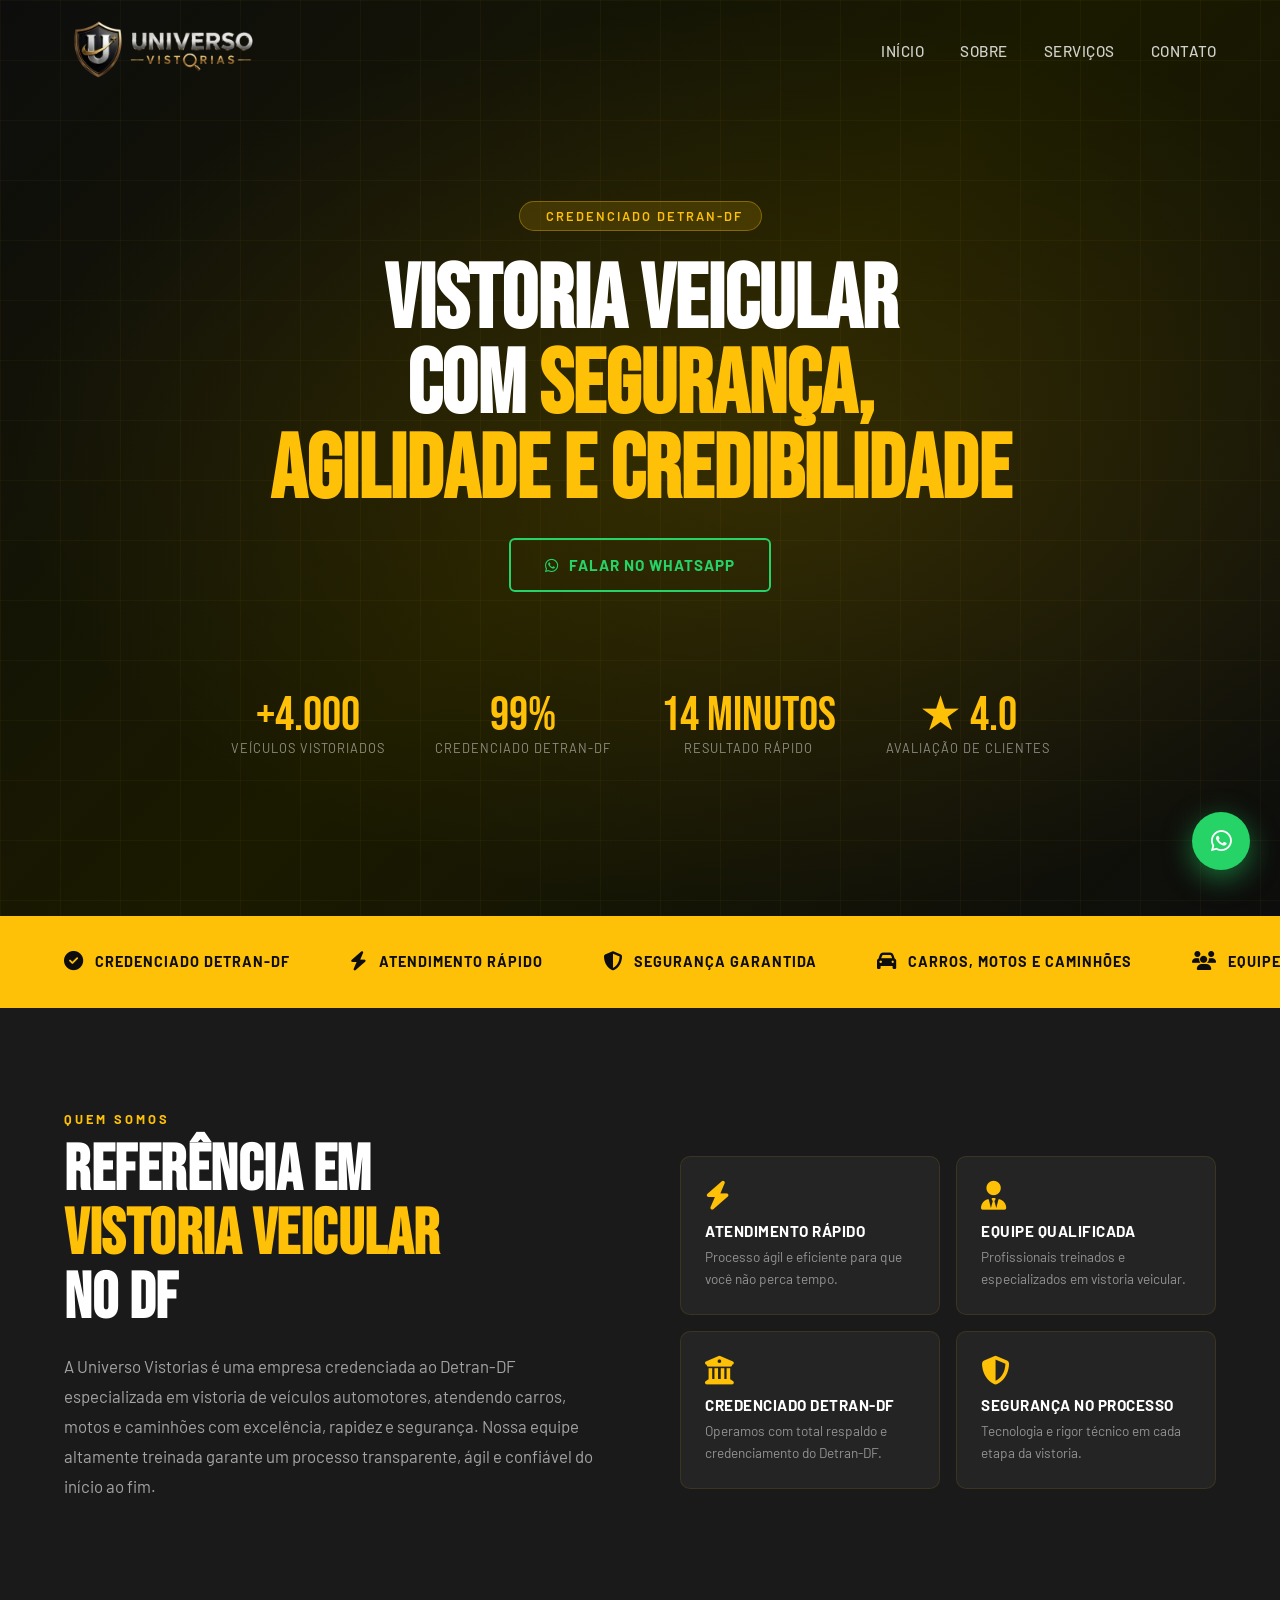
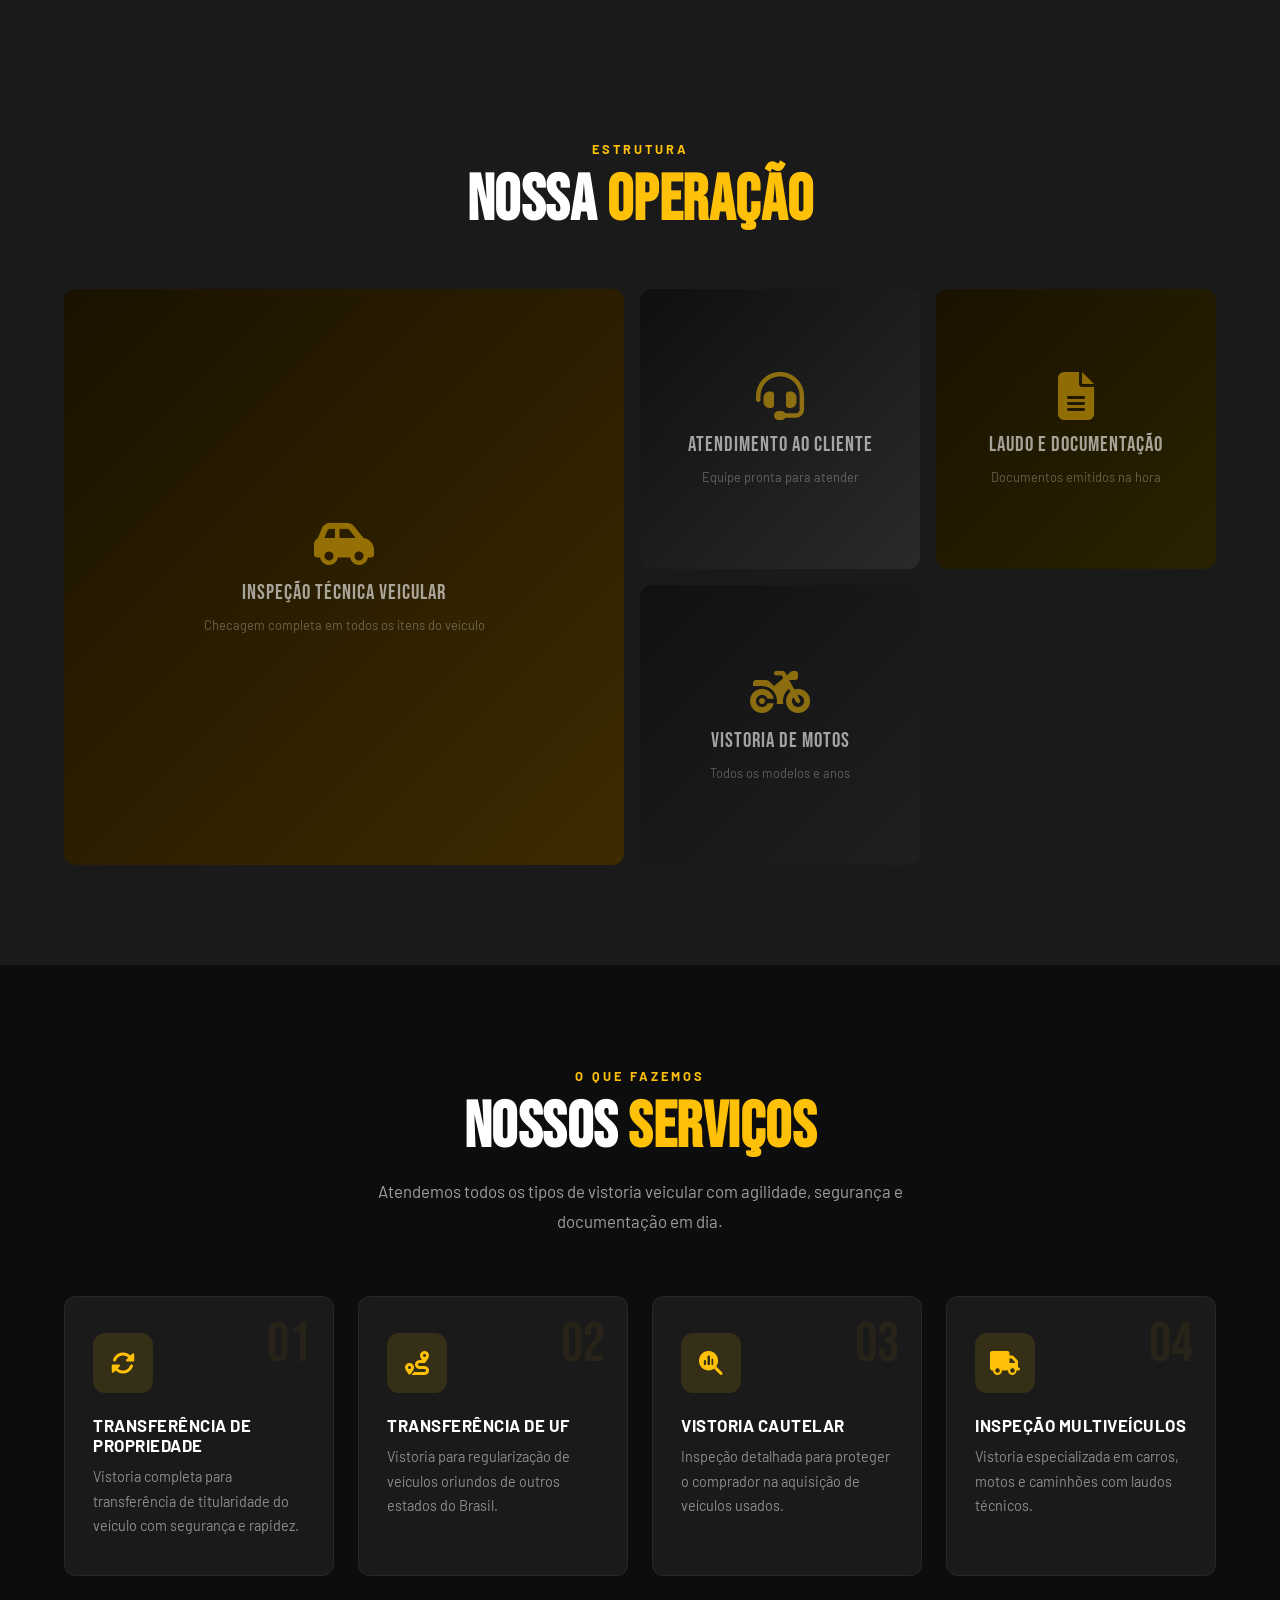
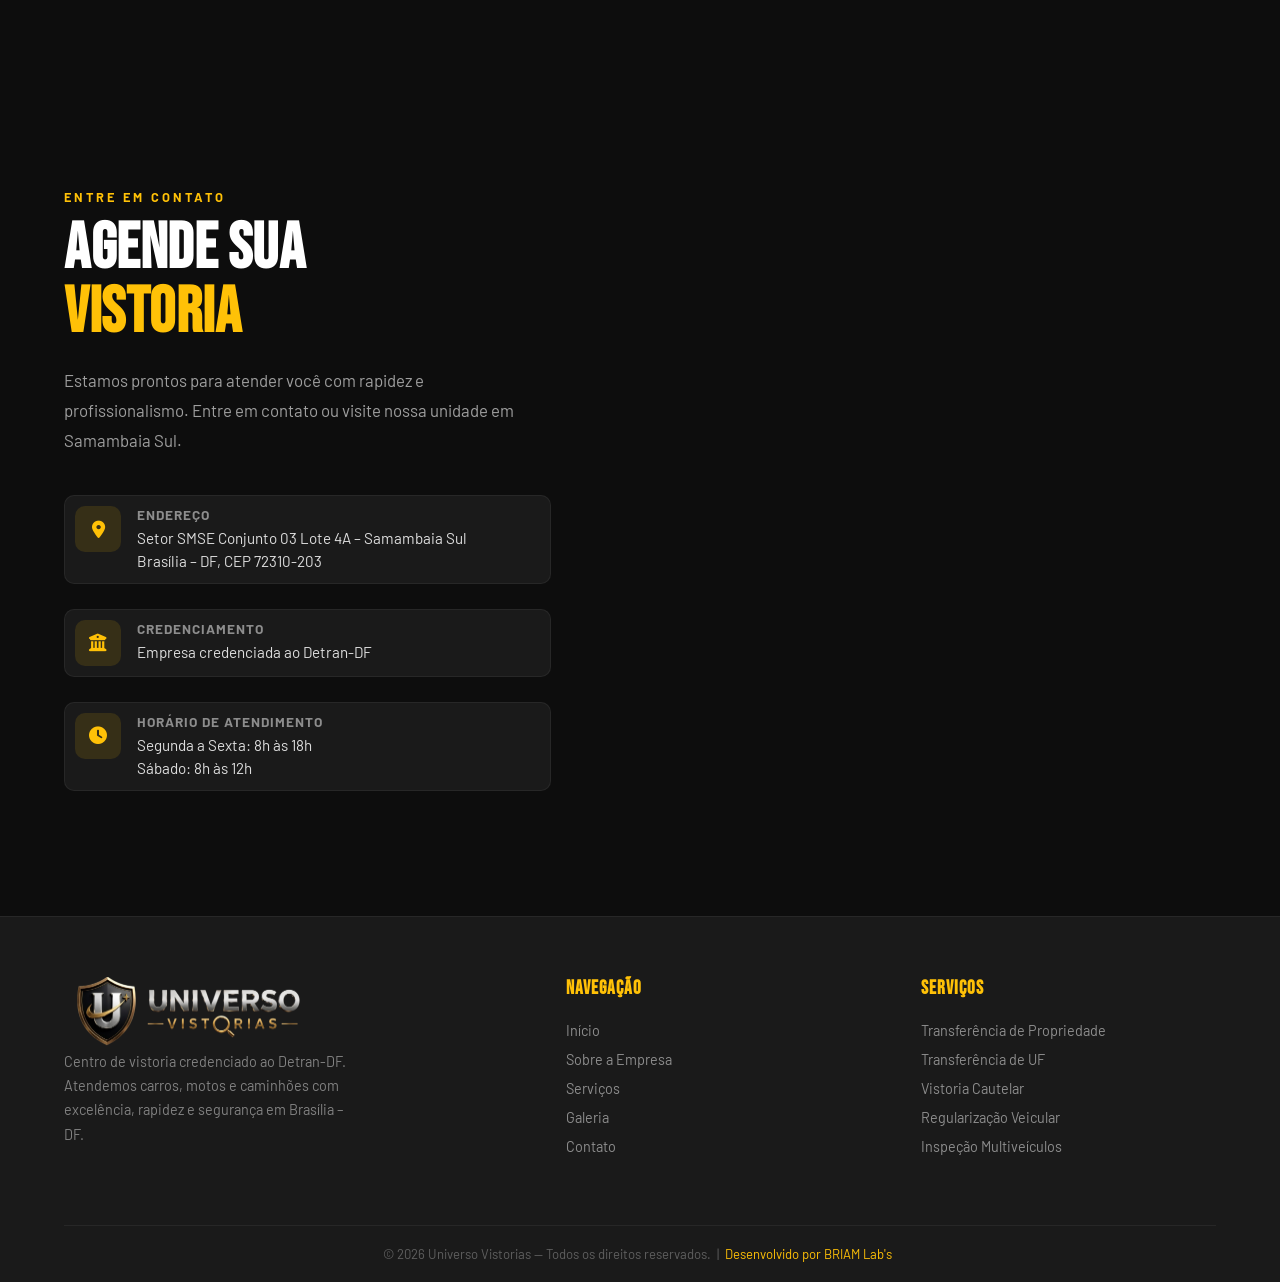
==== commit 1c4d5d82: "Atualizações Ajustes no HTML, CSS" ====
--- a/index.html
+++ b/index.html
@@ -37,18 +37,15 @@
   <!-- NAVBAR -->
   <nav id="navbar">
     <a href="#hero" class="logo">
-      <img src="assets/images/nv-logo-univ.png" alt="Universo Vistorias Logo">
-      <div class="logo-text">UNIVERSO<br><span>VISTORIAS</span></div>
+      <img src="assets/images/Logo Lateral - Universo Vistorias - PNG.png" alt="Universo Vistorias Logo">
     </a>
 
     <ul class="nav-links">
       <li><a href="#hero">Início</a></li>
+      <li><a href="#sobre">Sobre</a></li>
       <li><a href="#servicos">Serviços</a></li>
-      <li><a href="#sobre">Sobre</a></li>
       <li><a href="#contato">Contato</a></li>
     </ul>
-
-    <a href="https://wa.me/5561999999999" target="_blank" class="btn-nav">Agende sua Vistoria</a>
 
     <div class="hamburger" id="hamburger" onclick="toggleMenu()">
       <span></span><span></span><span></span>
@@ -58,8 +55,8 @@
   <!-- MENU MOBILE -->
   <div class="mobile-menu" id="mobile-menu">
     <a href="#hero" onclick="toggleMenu()">Início</a>
+    <a href="#sobre" onclick="toggleMenu()">Sobre</a>
     <a href="#servicos" onclick="toggleMenu()">Serviços</a>
-    <a href="#sobre" onclick="toggleMenu()">Sobre</a>
     <a href="#contato" onclick="toggleMenu()">Contato</a>
     <a href="https://wa.me/5561999999999" target="_blank" class="btn-nav">Agende sua Vistoria</a>
   </div>
@@ -69,35 +66,16 @@
   <section id="hero">
     <div class="hero-bg"></div>
 
-    <!-- Silhueta decorativa SVG -->
-    <svg class="hero-car" viewBox="0 0 900 400" fill="none" xmlns="http://www.w3.org/2000/svg" aria-hidden="true">
-      <path
-        d="M80 260 L130 160 Q160 110 220 100 L580 90 Q640 90 680 120 L820 200 L860 260 L870 290 Q870 310 850 310 L800 310 Q798 270 760 270 Q722 270 720 310 L280 310 Q278 270 240 270 Q202 270 200 310 L90 310 Q70 310 70 290 Z"
-        fill="#FFC107" opacity="0.6" />
-      <ellipse cx="240" cy="315" rx="42" ry="42" fill="#111" stroke="#FFC107" stroke-width="6" opacity="0.8" />
-      <ellipse cx="240" cy="315" rx="20" ry="20" fill="#FFC107" opacity="0.6" />
-      <ellipse cx="760" cy="315" rx="42" ry="42" fill="#111" stroke="#FFC107" stroke-width="6" opacity="0.8" />
-      <ellipse cx="760" cy="315" rx="20" ry="20" fill="#FFC107" opacity="0.6" />
-      <path d="M220 100 L310 105 L310 200 L140 200 Z" fill="#FFC107" opacity="0.3" />
-      <path d="M310 105 L560 100 L580 200 L310 200 Z" fill="#FFC107" opacity="0.2" />
-      <path d="M560 100 L650 115 L700 200 L580 200 Z" fill="#FFC107" opacity="0.25" />
-    </svg>
-
     <div class="hero-content">
       <div class="hero-badge"><i class="fas fa-shield-check"></i> Credenciado Detran-DF</div>
 
       <h1 class="hero-title">
-        Vistoria Veicular<br>com <em>Segurança</em>,<br>
-        <span class="outline">Agilidade</span> e Credibilidade
+        Vistoria Veicular<br>com <em>Segurança,<br>
+        Agilidade e Credibilidade</em>
       </h1>
 
-      <p class="hero-sub">
-        Centro de vistoria credenciado ao Detran-DF especializado em transferência veicular,
-        vistoria cautelar e regularização automotiva em Brasília.
-      </p>
-
       <div class="hero-buttons">
-        <a href="#contato" class="btn-primary">Solicitar Atendimento</a>
+        <!-- <a href="#contato" class="btn-primary">Solicitar Atendimento</a> -->
         <a href="https://wa.me/5561999999999" target="_blank" class="btn-whatsapp">
           <i class="fab fa-whatsapp"></i> Falar no WhatsApp
         </a>
@@ -114,11 +92,11 @@
         <div class="stat-label">Credenciado Detran-DF</div>
       </div>
       <div class="stat">
-        <div class="stat-num">24h</div>
+        <div class="stat-num">15 minutos</div>
         <div class="stat-label">Resultado Rápido</div>
       </div>
       <div class="stat">
-        <div class="stat-num">★ 4.9</div>
+        <div class="stat-num">★ 5.0</div>
         <div class="stat-label">Avaliação de Clientes</div>
       </div>
     </div>
@@ -158,7 +136,6 @@
           excelência, rapidez e segurança. Nossa equipe altamente treinada garante um
           processo transparente, ágil e confiável do início ao fim.
         </p>
-        <a href="https://wa.me/5561999999999" target="_blank" class="btn-primary">Fale Conosco</a>
       </div>
 
       <div class="sobre-cards reveal-right">
@@ -187,6 +164,56 @@
     </div>
   </section>
 
+  <!-- GALERIA -->
+  <section id="galeria">
+    <div class="galeria-header reveal">
+      <span class="section-label">Estrutura</span>
+      <h2 class="section-title">Nossa <span>Operação</span></h2>
+    </div>
+
+    <div class="galeria-grid">
+      <div class="galeria-item reveal">
+        <div class="galeria-bg g1" style="height:100%">
+          <div class="galeria-inner-content">
+            <i class="fas fa-car-side"></i>
+            <div class="galeria-title">Inspeção Técnica Veicular</div>
+            <div class="galeria-sub">Checagem completa em todos os itens do veículo</div>
+          </div>
+        </div>
+        <div class="galeria-overlay"><span>Vistoria Completa</span></div>
+      </div>
+      <div class="galeria-item reveal">
+        <div class="galeria-bg g2" style="height:100%">
+          <div class="galeria-inner-content">
+            <i class="fas fa-headset"></i>
+            <div class="galeria-title">Atendimento ao Cliente</div>
+            <div class="galeria-sub">Equipe pronta para atender</div>
+          </div>
+        </div>
+        <div class="galeria-overlay"><span>Atendimento</span></div>
+      </div>
+      <div class="galeria-item reveal">
+        <div class="galeria-bg g3" style="height:100%">
+          <div class="galeria-inner-content">
+            <i class="fas fa-file-lines"></i>
+            <div class="galeria-title">Laudo e Documentação</div>
+            <div class="galeria-sub">Documentos emitidos na hora</div>
+          </div>
+        </div>
+        <div class="galeria-overlay"><span>Documentação</span></div>
+      </div>
+      <div class="galeria-item reveal">
+        <div class="galeria-bg g4" style="height:100%">
+          <div class="galeria-inner-content">
+            <i class="fas fa-motorcycle"></i>
+            <div class="galeria-title">Vistoria de Motos</div>
+            <div class="galeria-sub">Todos os modelos e anos</div>
+          </div>
+        </div>
+        <div class="galeria-overlay"><span>Motos</span></div>
+      </div>
+    </div>
+  </section>
 
   <!-- SERVIÇOS -->
   <section id="servicos">
@@ -200,89 +227,33 @@
     <div class="servicos-grid">
       <div class="servico-card reveal">
         <div class="servico-num">01</div>
-        <div class="servico-icon"><i class="fas fa-file-transfer"></i></div>
+        <div class="servico-icon"><i class="fas fa-rotate"></i></div>
         <h3>Transferência de Propriedade</h3>
         <p>Vistoria completa para transferência de titularidade do veículo com segurança e rapidez.</p>
       </div>
+
       <div class="servico-card reveal">
         <div class="servico-num">02</div>
         <div class="servico-icon"><i class="fas fa-route"></i></div>
         <h3>Transferência de UF</h3>
         <p>Vistoria para regularização de veículos oriundos de outros estados do Brasil.</p>
       </div>
+
       <div class="servico-card reveal">
         <div class="servico-num">03</div>
         <div class="servico-icon"><i class="fas fa-magnifying-glass-chart"></i></div>
         <h3>Vistoria Cautelar</h3>
         <p>Inspeção detalhada para proteger o comprador na aquisição de veículos usados.</p>
       </div>
+      
       <div class="servico-card reveal">
         <div class="servico-num">04</div>
-        <div class="servico-icon"><i class="fas fa-rotate"></i></div>
-        <h3>Regularização Veicular</h3>
-        <p>Orientação e suporte para regularizar a situação do seu veículo junto ao Detran-DF.</p>
-      </div>
-      <div class="servico-card reveal">
-        <div class="servico-num">05</div>
         <div class="servico-icon"><i class="fas fa-truck"></i></div>
         <h3>Inspeção Multiveículos</h3>
         <p>Vistoria especializada em carros, motos e caminhões com laudos técnicos.</p>
       </div>
     </div>
   </section>
-
-
-  <!-- GALERIA -->
-  <section id="galeria">
-    <div class="galeria-header reveal">
-      <span class="section-label">Estrutura</span>
-      <h2 class="section-title">Nossa <span>Operação</span></h2>
-    </div>
-
-    <div class="galeria-grid">
-      <div class="galeria-item reveal">
-        <div class="galeria-bg g1" style="height:100%">
-          <div class="galeria-inner-content">
-            <i class="fas fa-car-side"></i>
-            <div class="galeria-title">Inspeção Técnica Veicular</div>
-            <div class="galeria-sub">Checagem completa em todos os itens do veículo</div>
-          </div>
-        </div>
-        <div class="galeria-overlay"><span>Vistoria Completa</span></div>
-      </div>
-      <div class="galeria-item reveal">
-        <div class="galeria-bg g2" style="height:100%">
-          <div class="galeria-inner-content">
-            <i class="fas fa-headset"></i>
-            <div class="galeria-title">Atendimento ao Cliente</div>
-            <div class="galeria-sub">Equipe pronta para atender</div>
-          </div>
-        </div>
-        <div class="galeria-overlay"><span>Atendimento</span></div>
-      </div>
-      <div class="galeria-item reveal">
-        <div class="galeria-bg g3" style="height:100%">
-          <div class="galeria-inner-content">
-            <i class="fas fa-file-lines"></i>
-            <div class="galeria-title">Laudo e Documentação</div>
-            <div class="galeria-sub">Documentos emitidos na hora</div>
-          </div>
-        </div>
-        <div class="galeria-overlay"><span>Documentação</span></div>
-      </div>
-      <div class="galeria-item reveal">
-        <div class="galeria-bg g4" style="height:100%">
-          <div class="galeria-inner-content">
-            <i class="fas fa-motorcycle"></i>
-            <div class="galeria-title">Vistoria de Motos</div>
-            <div class="galeria-sub">Todos os modelos e anos</div>
-          </div>
-        </div>
-        <div class="galeria-overlay"><span>Motos</span></div>
-      </div>
-    </div>
-  </section>
-
 
   <!-- CONTATO -->
   <section id="contato">
@@ -298,6 +269,7 @@
 
         <div class="info-item">
           <div class="info-icon"><i class="fas fa-map-marker-alt"></i></div>
+
           <div class="info-text">
             <strong>Endereço</strong>
             <span>Setor SMSE Conjunto 03 Lote 4A – Samambaia Sul<br>Brasília – DF, CEP 72310-203</span>
@@ -314,22 +286,13 @@
           <div class="info-icon"><i class="fas fa-clock"></i></div>
           <div class="info-text">
             <strong>Horário de Atendimento</strong>
-            <span>Segunda a Sexta: 8h às 18h<br>Sábado: 8h às 13h</span>
-          </div>
-        </div>
-
-        <div class="social-row">
-          <a href="https://wa.me/5561999999999" target="_blank" class="social-btn wa">
-            <i class="fab fa-whatsapp"></i> WhatsApp
-          </a>
-          <a href="https://instagram.com/universovistorias" target="_blank" class="social-btn ig">
-            <i class="fab fa-instagram"></i> Instagram
-          </a>
+            <span>Segunda a Sexta: 8h às 18h<br>Sábado: 8h às 12h</span>
+          </div>
         </div>
       </div>
 
       <div class="map-container reveal-right">
-        <iframe src="https://www.google.com/maps/embed?pb=!1m18!1m12!1m3!1d3837.6459069224074!2d-48.06175002486804!3d-15.87519718477655!2m3!1f0!2f0!3f0!3m2!1i1024!2i768!4f13.1!3m3!1m2!1s0x935a2d6f4dddf4eb%3A0xe235c471e46d1c9!2sUniverso%20Vistorias!5e0!3m2!1spt-BR!2sbr!4v1781219433335!5m2!1spt-BR!2sbr" width="600" height="450" style="border:0;" allowfullscreen="" loading="lazy" referrerpolicy="no-referrer-when-downgrade"></iframe>
+        <iframe src="https://www.google.com/maps/embed?pb=!1m18!1m12!1m3!1d3837.6459069224074!2d-48.06175002486804!3d-15.87519718477655!2m3!1f0!2f0!3f0!3m2!1i1024!2i768!4f13.1!3m3!1m2!1s0x935a2d6f4dddf4eb%3A0xe235c471e46d1c9!2sUniverso%20Vistorias!5e0!3m2!1spt-BR!2sbr!4v1781219433335!5m2!1spt-BR!2sbr" width="300" height="450" style="border:0;" allowfullscreen="" loading="lazy" referrerpolicy="no-referrer-when-downgrade"></iframe>
       </div>
 
     </div>
@@ -340,12 +303,9 @@
   <footer>
     <div class="footer-inner">
       <div class="footer-brand">
-        <a href="#hero" class="logo">
-          <img src="assets/images/nv-logo-univ.png" alt="Universo Vistorias" style="width:44px;height:44px;">
-          <div class="logo-text">UNIVERSO<br><span>VISTORIAS</span></div>
-        </a>
-        <p>Centro de vistoria credenciado ao Detran-DF. Atendemos carros, motos e caminhões com excelência, rapidez e
-          segurança em Brasília – DF.</p>
+        <img src="assets/images/Logo Lateral - Universo Vistorias - PNG.png" alt="Universo Vistorias Logo">
+        
+        <p>Centro de vistoria credenciado ao Detran-DF. Atendemos carros, motos e caminhões com excelência, rapidez e segurança em Brasília – DF.</p>
       </div>
 
       <div class="footer-col">
@@ -374,10 +334,9 @@
     <div class="footer-bottom">
       <p>
         © 2026 Universo Vistorias — Todos os direitos reservados. &nbsp;|&nbsp;
-        <a href="https://wa.me/5561999999999" target="_blank" aria-label="WhatsApp"><i class="fab fa-whatsapp"></i></a>
+        <a href="#">Desenvolvido por BRIAM Lab's</a>
         &nbsp;
-        <a href="https://instagram.com/universovistorias" target="_blank" aria-label="Instagram"><i
-            class="fab fa-instagram"></i></a>
+        
       </p>
     </div>
   </footer>
--- a/assets/css/style.css
+++ b/assets/css/style.css
@@ -1,22 +1,22 @@
 /* ============================================================
-   UNIVERSO VISTORIAS — style.css
-   Estrutura:
-   1. Variáveis & Reset
-   2. Scrollbar
-   3. Navbar
-   4. Mobile Menu
-   5. Hero Section
-   6. Seção Comum (labels, títulos)
-   7. Sobre
-   8. Serviços
-   9. Galeria
-   10. Contato
-   11. Faixa Credenciais
-   12. Footer
-   13. Floating WhatsApp
-   14. Animações & Reveal
-   15. Responsividade
-   ============================================================ */
+  UNIVERSO VISTORIAS — style.css
+  Estrutura:
+  1. Variáveis & Reset
+  2. Scrollbar
+  3. Navbar
+  4. Mobile Menu
+  5. Hero Section
+  6. Seção Comum (labels, títulos)
+  7. Sobre
+  8. Galeria
+  9. Serviços
+  10. Contato
+  11. Faixa Credenciais
+  12. Footer
+  13. Floating WhatsApp
+  14. Animações & Reveal
+  15. Responsividade
+  ============================================================ */
 
 /* ── 1. VARIÁVEIS & RESET ── */
 :root {
@@ -91,22 +91,10 @@
 }
 
 .logo img {
-  width: 52px;
-  height: 52px;
-  border-radius: 50%;
+  width: 200px;
+  height: 60px;
+  border-radius: 10px;
   object-fit: cover;
-}
-
-.logo-text {
-  font-family: 'Bebas Neue', sans-serif;
-  font-size: 1.6rem;
-  color: var(--white);
-  letter-spacing: 1px;
-  line-height: 1;
-}
-
-.logo-text span {
-  color: var(--yellow);
 }
 
 .nav-links {
@@ -279,33 +267,11 @@
   background: radial-gradient(ellipse at 60% 50%, rgba(255, 193, 7, 0.12) 0%, transparent 70%);
 }
 
-.hero-car {
-  position: absolute;
-  right: -60px;
-  bottom: 0;
-  width: 55vw;
-  max-width: 780px;
-  opacity: 0.07;
-  z-index: 1;
-  animation: carFloat 8s ease-in-out infinite;
-}
-
-@keyframes carFloat {
-  0%, 100% {
-    transform: translateY(0);
-  }
-
-  50% {
-    transform: translateY(-18px);
-  }
-}
-
 .hero-content {
   position: relative;
   z-index: 2;
   text-align: center;
-  padding: 160px 5% 100px;
-  max-width: 860px;
+  padding: 100px 4%;
 }
 
 .hero-badge {
@@ -330,7 +296,6 @@
   font-family: 'Bebas Neue', sans-serif;
   font-size: clamp(3rem, 7vw, 6.5rem);
   line-height: 0.95;
-  letter-spacing: -1px;
   margin-bottom: 24px;
   opacity: 0;
   animation: fadeUp 0.8s 0.5s ease forwards;
@@ -339,22 +304,6 @@
 .hero-title em {
   font-style: normal;
   color: var(--yellow);
-}
-
-.hero-title .outline {
-  -webkit-text-stroke: 2px var(--yellow);
-  color: transparent;
-}
-
-.hero-sub {
-  font-size: clamp(1rem, 2vw, 1.2rem);
-  font-weight: 300;
-  color: rgba(255, 255, 255, 0.7);
-  max-width: 640px;
-  margin: 0 auto 42px;
-  line-height: 1.7;
-  opacity: 0;
-  animation: fadeUp 0.8s 0.8s ease forwards;
 }
 
 .hero-buttons {
@@ -417,8 +366,8 @@
   z-index: 2;
   display: flex;
   justify-content: center;
-  gap: 60px;
-  padding: 0 5% 80px;
+  gap: 50px;
+  padding: 0 5% 60px;
   flex-wrap: wrap;
   opacity: 0;
   animation: fadeUp 0.8s 1.4s ease forwards;
@@ -535,7 +484,121 @@
   line-height: 1.6;
 }
 
-/* ── 8. SERVIÇOS ── */
+/* ── 8. GALERIA ── */
+#galeria {
+  background: var(--dark);
+  padding: 100px 5%;
+}
+
+.galeria-header {
+  text-align: center;
+  margin-bottom: 56px;
+}
+
+.galeria-grid {
+  display: grid;
+  grid-template-columns: 2fr 1fr 1fr;
+  grid-template-rows: 280px 280px;
+  gap: 16px;
+  max-width: 1200px;
+  margin: 0 auto;
+}
+
+.galeria-item {
+  border-radius: 12px;
+  overflow: hidden;
+  position: relative;
+  cursor: pointer;
+}
+
+.galeria-item:first-child {
+  grid-row: span 2;
+}
+
+.galeria-bg {
+  width: 100%;
+  height: 100%;
+  transition: transform 0.6s ease;
+}
+
+.galeria-item:hover .galeria-bg {
+  transform: scale(1.06);
+}
+
+.galeria-overlay {
+  position: absolute;
+  inset: 0;
+  background: linear-gradient(to top, rgba(0, 0, 0, 0.7) 0%, transparent 60%);
+  display: flex;
+  align-items: flex-end;
+  padding: 24px;
+  opacity: 0;
+  transition: opacity var(--transition);
+}
+
+.galeria-item:hover .galeria-overlay {
+  opacity: 1;
+}
+
+.galeria-overlay span {
+  color: var(--white);
+  font-weight: 600;
+  font-size: 0.9rem;
+  text-transform: uppercase;
+  letter-spacing: 1px;
+}
+
+.g1 {
+  background: linear-gradient(135deg, #1a1200, #3d2b00);
+}
+
+.g2 {
+  background: linear-gradient(135deg, #0f0f0f, #2a2a2a);
+}
+
+.g3 {
+  background: linear-gradient(135deg, #1a1200, #2a2200);
+}
+
+.g4 {
+  background: linear-gradient(135deg, #111, #1f1f1f);
+}
+
+.g5 {
+  background: linear-gradient(135deg, #1a1200, #3a3000);
+}
+
+.galeria-inner-content {
+  width: 100%;
+  height: 100%;
+  display: flex;
+  flex-direction: column;
+  align-items: center;
+  justify-content: center;
+  gap: 12px;
+  padding: 24px;
+}
+
+.galeria-inner-content i {
+  font-size: 3rem;
+  color: rgba(255, 193, 7, 0.5);
+}
+
+.galeria-inner-content .galeria-title {
+  font-family: 'Bebas Neue', sans-serif;
+  font-size: 1.3rem;
+  color: rgba(255, 255, 255, 0.6);
+  text-align: center;
+  letter-spacing: 1px;
+}
+
+.galeria-inner-content .galeria-sub {
+  font-size: 0.8rem;
+  color: rgba(255, 255, 255, 0.3);
+  text-align: center;
+}
+
+/* ── 9. SERVIÇOS ── */
 #servicos {
   background: var(--black);
 }
@@ -645,119 +708,7 @@
   color: rgba(255, 193, 7, 0.12);
 }
 
-/* ── 9. GALERIA ── */
-#galeria {
-  background: var(--dark);
-  padding: 100px 5%;
-}
-
-.galeria-header {
-  text-align: center;
-  margin-bottom: 56px;
-}
-
-.galeria-grid {
-  display: grid;
-  grid-template-columns: 2fr 1fr 1fr;
-  grid-template-rows: 280px 280px;
-  gap: 16px;
-  max-width: 1200px;
-  margin: 0 auto;
-}
-
-.galeria-item {
-  border-radius: 12px;
-  overflow: hidden;
-  position: relative;
-  cursor: pointer;
-}
-
-.galeria-item:first-child {
-  grid-row: span 2;
-}
-
-.galeria-bg {
-  width: 100%;
-  height: 100%;
-  transition: transform 0.6s ease;
-}
-
-.galeria-item:hover .galeria-bg {
-  transform: scale(1.06);
-}
-
-.galeria-overlay {
-  position: absolute;
-  inset: 0;
-  background: linear-gradient(to top, rgba(0, 0, 0, 0.7) 0%, transparent 60%);
-  display: flex;
-  align-items: flex-end;
-  padding: 24px;
-  opacity: 0;
-  transition: opacity var(--transition);
-}
-
-.galeria-item:hover .galeria-overlay {
-  opacity: 1;
-}
-
-.galeria-overlay span {
-  color: var(--white);
-  font-weight: 600;
-  font-size: 0.9rem;
-  text-transform: uppercase;
-  letter-spacing: 1px;
-}
-
-.g1 {
-  background: linear-gradient(135deg, #1a1200, #3d2b00);
-}
-
-.g2 {
-  background: linear-gradient(135deg, #0f0f0f, #2a2a2a);
-}
-
-.g3 {
-  background: linear-gradient(135deg, #1a1200, #2a2200);
-}
-
-.g4 {
-  background: linear-gradient(135deg, #111, #1f1f1f);
-}
-
-.g5 {
-  background: linear-gradient(135deg, #1a1200, #3a3000);
-}
-
-.galeria-inner-content {
-  width: 100%;
-  height: 100%;
-  display: flex;
-  flex-direction: column;
-  align-items: center;
-  justify-content: center;
-  gap: 12px;
-  padding: 24px;
-}
-
-.galeria-inner-content i {
-  font-size: 3rem;
-  color: rgba(255, 193, 7, 0.5);
-}
-
-.galeria-inner-content .galeria-title {
-  font-family: 'Bebas Neue', sans-serif;
-  font-size: 1.3rem;
-  color: rgba(255, 255, 255, 0.6);
-  text-align: center;
-  letter-spacing: 1px;
-}
-
-.galeria-inner-content .galeria-sub {
-  font-size: 0.8rem;
-  color: rgba(255, 255, 255, 0.3);
-  text-align: center;
-}
+
 
 /* ── 10. CONTATO ── */
 #contato {
@@ -785,8 +736,8 @@
   display: flex;
   align-items: flex-start;
   gap: 16px;
-  margin-bottom: 28px;
-  padding: 20px;
+  margin-bottom: 25px;
+  padding: 10px;
   background: var(--dark);
   border-radius: 10px;
   border: 1px solid rgba(255, 255, 255, 0.06);
@@ -828,50 +779,9 @@
   line-height: 1.5;
 }
 
-.social-row {
-  display: flex;
-  gap: 12px;
-  flex-wrap: wrap;
-}
-
-.social-btn {
-  display: flex;
-  align-items: center;
-  gap: 10px;
-  padding: 12px 22px;
-  border-radius: var(--radius);
-  text-decoration: none;
-  font-weight: 700;
-  font-size: 0.85rem;
-  text-transform: uppercase;
-  letter-spacing: 1px;
-  transition: all var(--transition);
-}
-
-.social-btn.wa {
-  background: rgba(37, 211, 102, 0.15);
-  color: #25D366;
-  border: 1px solid rgba(37, 211, 102, 0.35);
-}
-
-.social-btn.wa:hover {
-  background: #25D366;
-  color: var(--white);
-}
-
-.social-btn.ig {
-  background: rgba(225, 48, 108, 0.12);
-  color: #e1306c;
-  border: 1px solid rgba(225, 48, 108, 0.3);
-}
-
-.social-btn.ig:hover {
-  background: #e1306c;
-  color: var(--white);
-}
-
 .map-container {
   border-radius: 16px;
+  margin-top: 60px;
   overflow: hidden;
   border: 2px solid rgba(255, 193, 7, 0.15);
   box-shadow: 0 24px 60px rgba(0, 0, 0, 0.4);
@@ -879,7 +789,7 @@
 
 .map-container iframe {
   width: 100%;
-  height: 420px;
+  /* height: 420px; */
   display: block;
   filter: grayscale(40%) contrast(1.1);
 }
@@ -953,7 +863,14 @@
   font-size: 0.9rem;
   color: rgba(255, 255, 255, 0.45);
   line-height: 1.7;
-  max-width: 280px;
+  max-width: 290px;
+}
+
+.footer-brand img {
+  width: 250px;
+  height: 70px;
+  border-radius: 10px;
+  object-fit: cover;
 }
 
 .footer-col h4 {
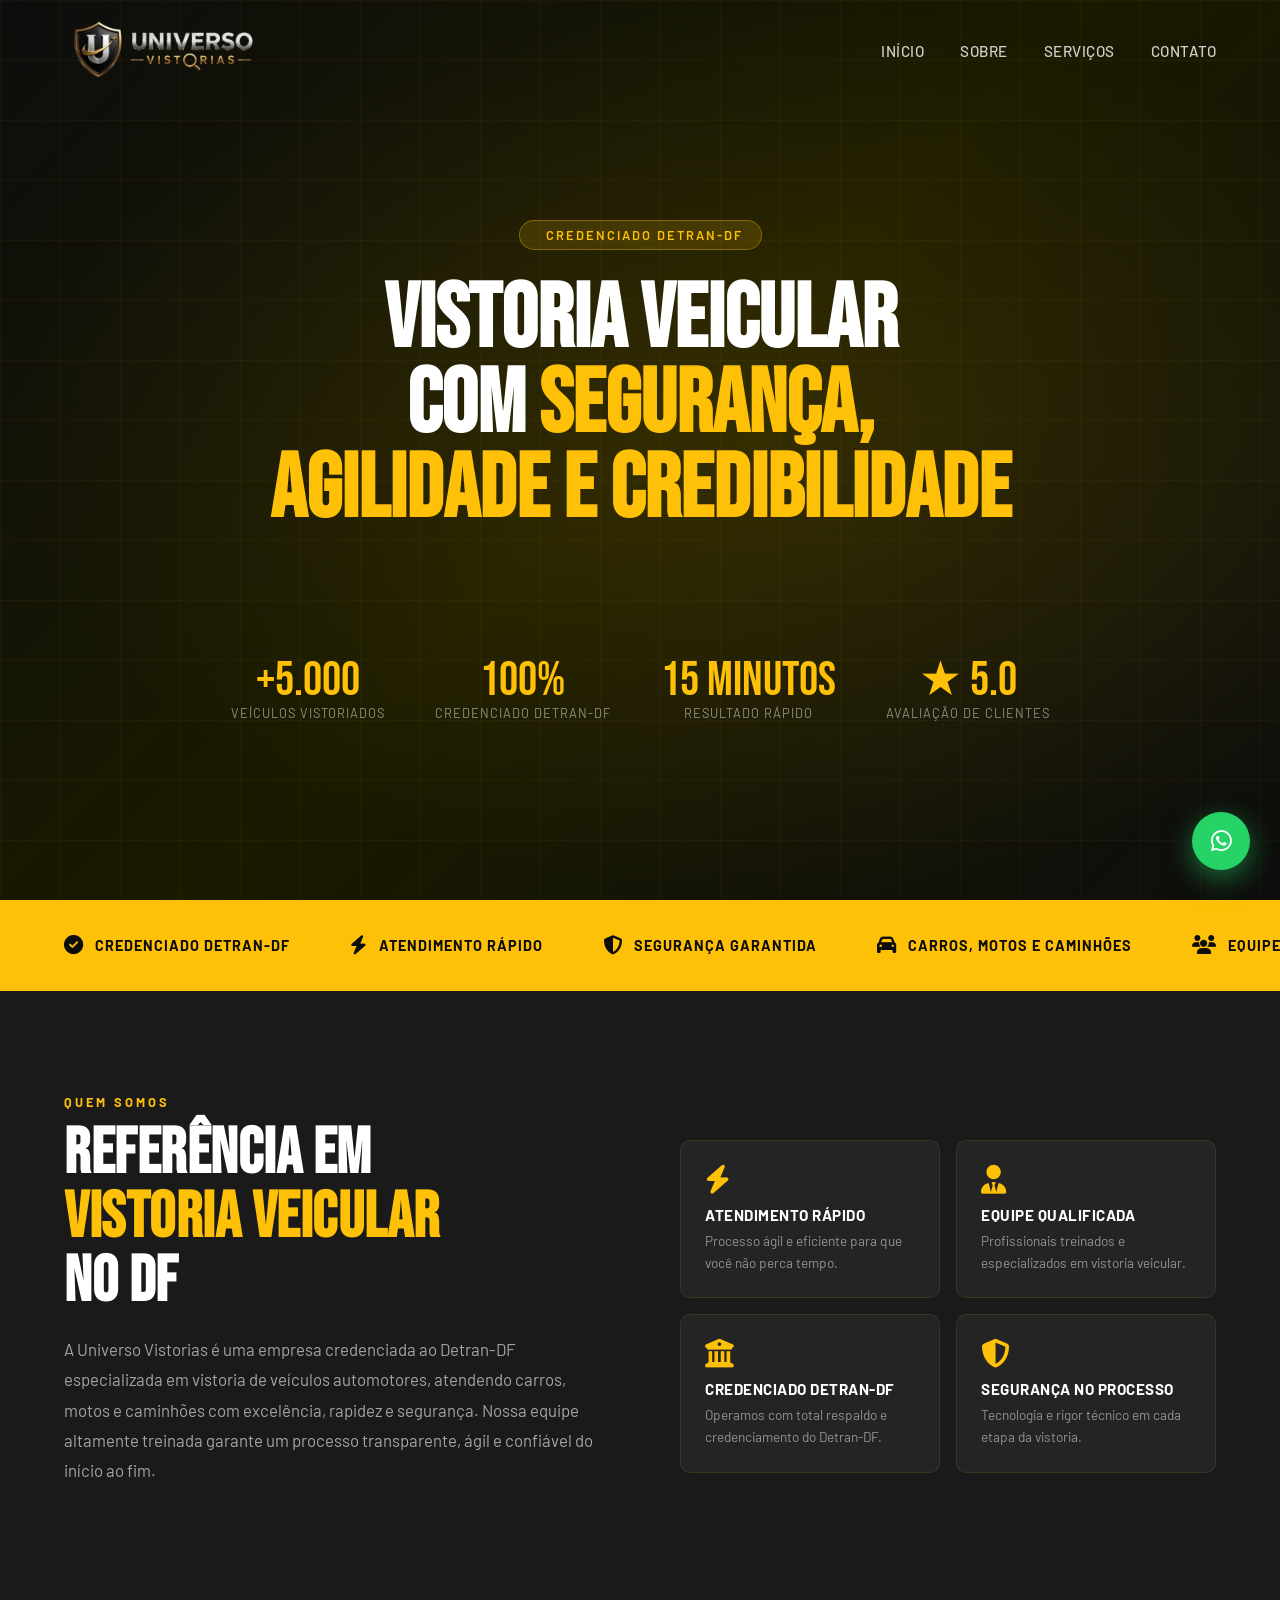
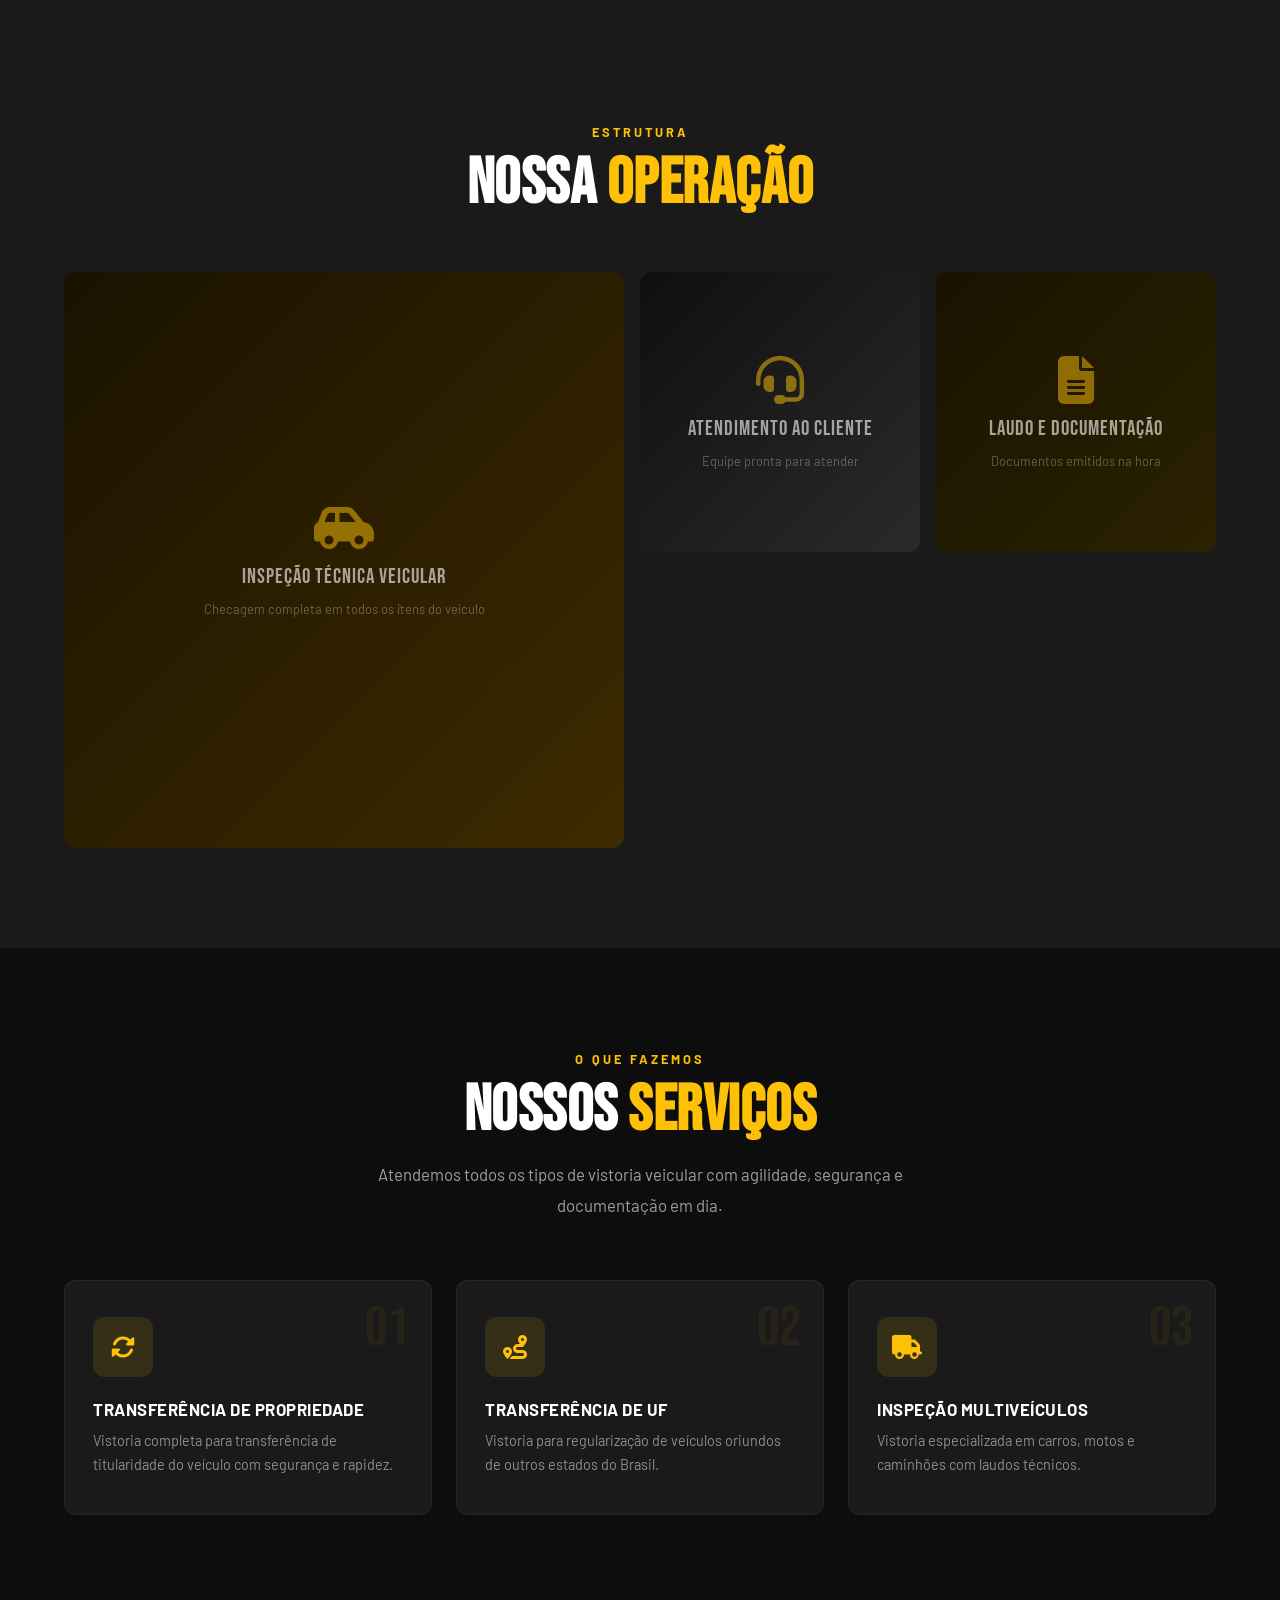
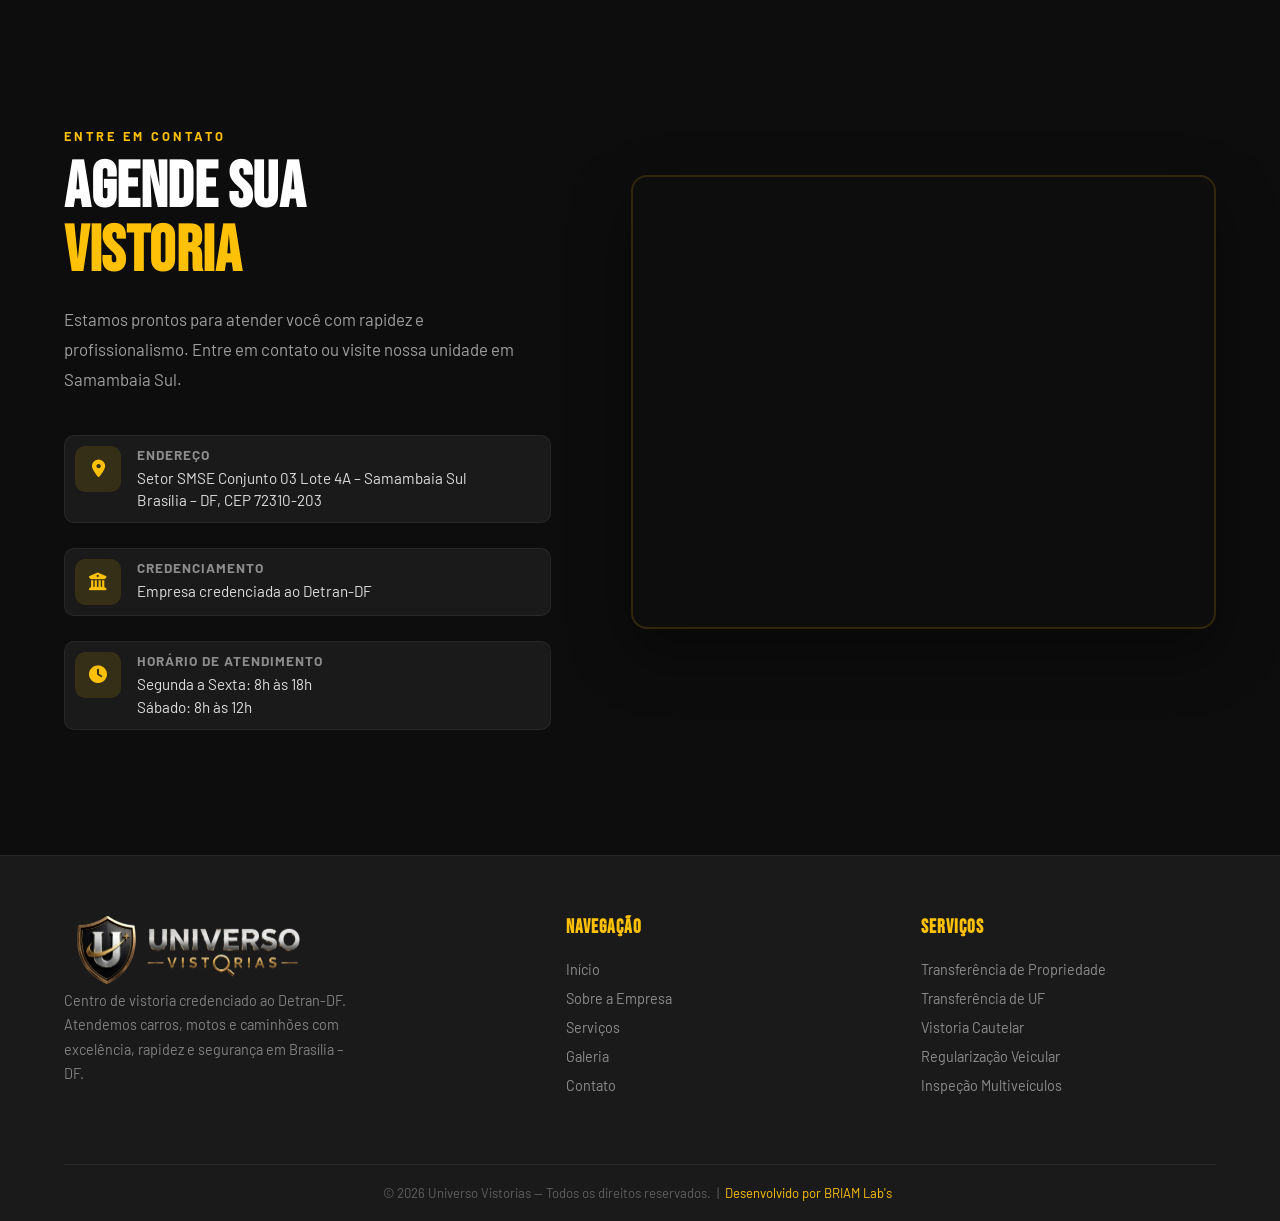
==== commit 410c1a3d: "Ajustes" ====
--- a/index.html
+++ b/index.html
@@ -76,9 +76,9 @@
 
       <div class="hero-buttons">
         <!-- <a href="#contato" class="btn-primary">Solicitar Atendimento</a> -->
-        <a href="https://wa.me/5561999999999" target="_blank" class="btn-whatsapp">
+        <!-- <a href="https://wa.me/5561999999999" target="_blank" class="btn-whatsapp">
           <i class="fab fa-whatsapp"></i> Falar no WhatsApp
-        </a>
+        </a> -->
       </div>
     </div>
 
@@ -202,7 +202,7 @@
         </div>
         <div class="galeria-overlay"><span>Documentação</span></div>
       </div>
-      <div class="galeria-item reveal">
+      <!-- <div class="galeria-item reveal">
         <div class="galeria-bg g4" style="height:100%">
           <div class="galeria-inner-content">
             <i class="fas fa-motorcycle"></i>
@@ -211,7 +211,7 @@
           </div>
         </div>
         <div class="galeria-overlay"><span>Motos</span></div>
-      </div>
+      </div> -->
     </div>
   </section>
 
@@ -239,15 +239,15 @@
         <p>Vistoria para regularização de veículos oriundos de outros estados do Brasil.</p>
       </div>
 
-      <div class="servico-card reveal">
+      <!-- <div class="servico-card reveal">
         <div class="servico-num">03</div>
         <div class="servico-icon"><i class="fas fa-magnifying-glass-chart"></i></div>
         <h3>Vistoria Cautelar</h3>
         <p>Inspeção detalhada para proteger o comprador na aquisição de veículos usados.</p>
-      </div>
+      </div> -->
       
       <div class="servico-card reveal">
-        <div class="servico-num">04</div>
+        <div class="servico-num">03</div>
         <div class="servico-icon"><i class="fas fa-truck"></i></div>
         <h3>Inspeção Multiveículos</h3>
         <p>Vistoria especializada em carros, motos e caminhões com laudos técnicos.</p>
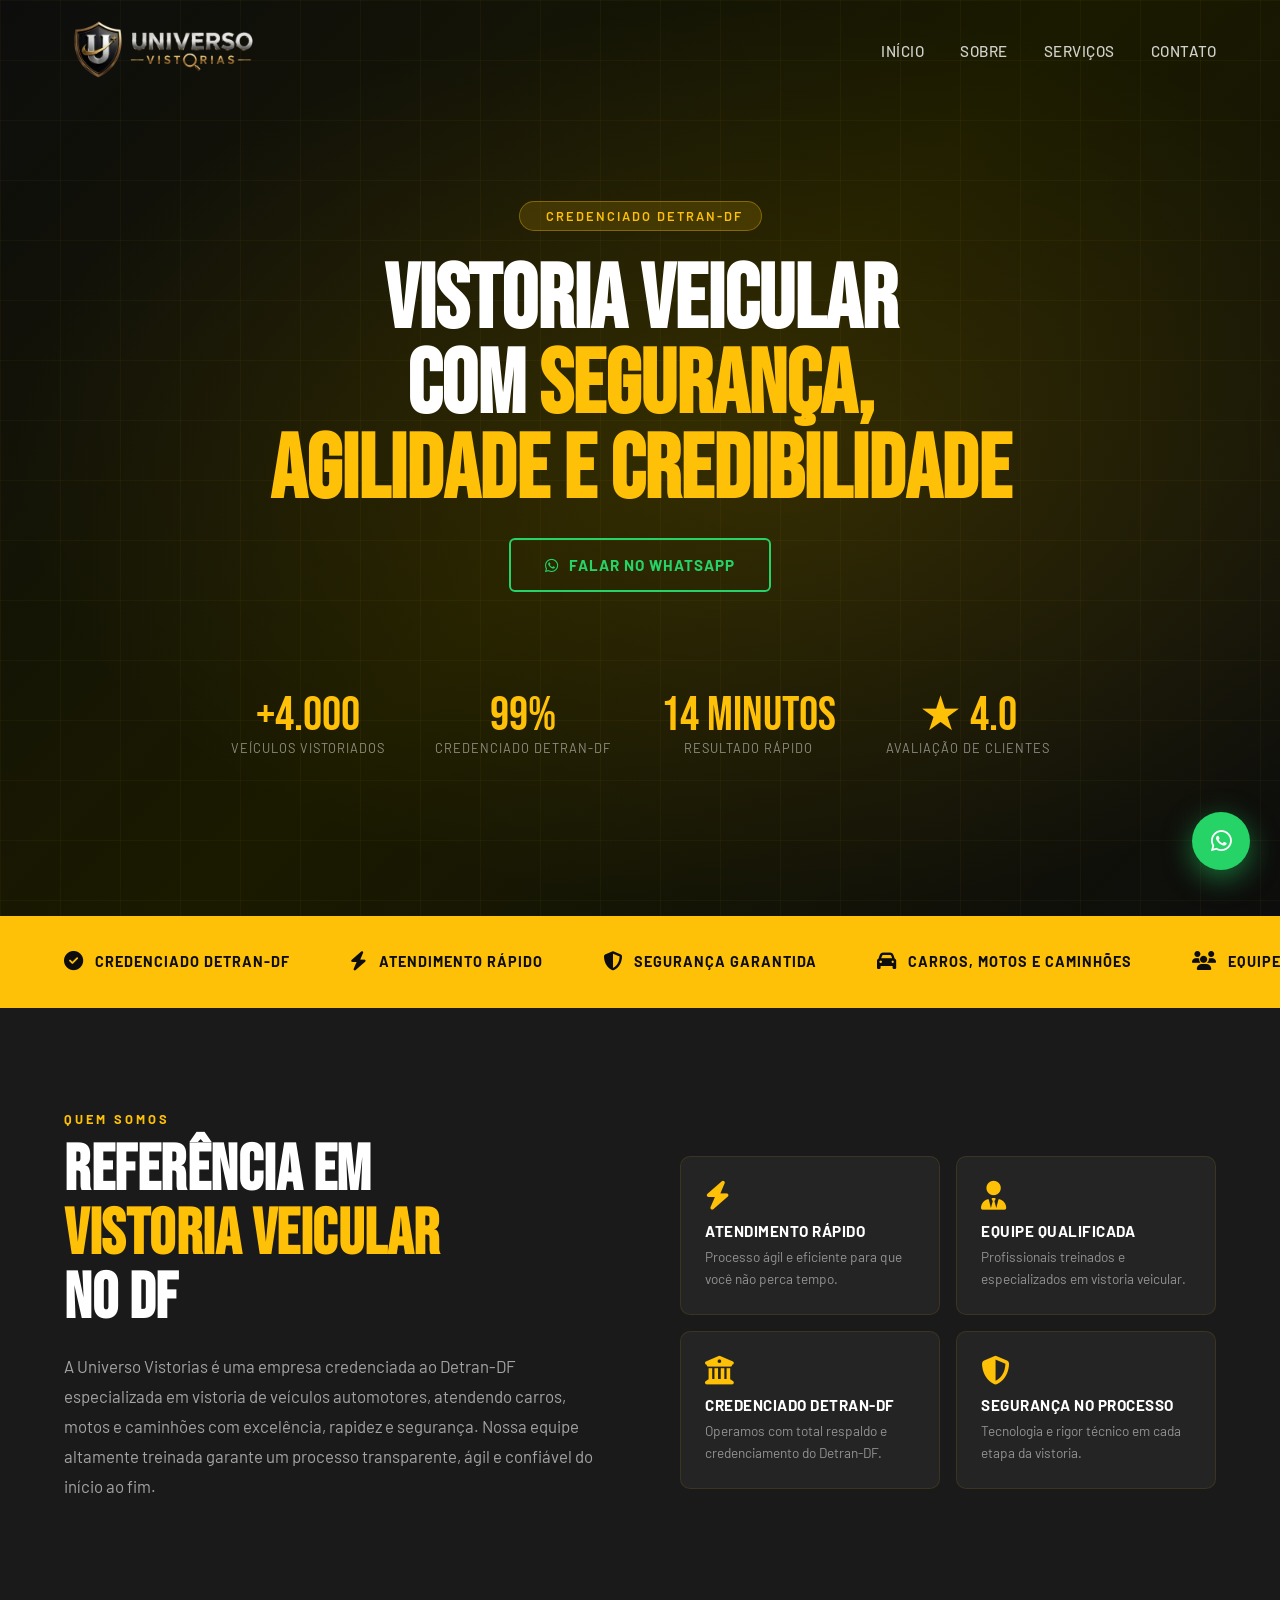
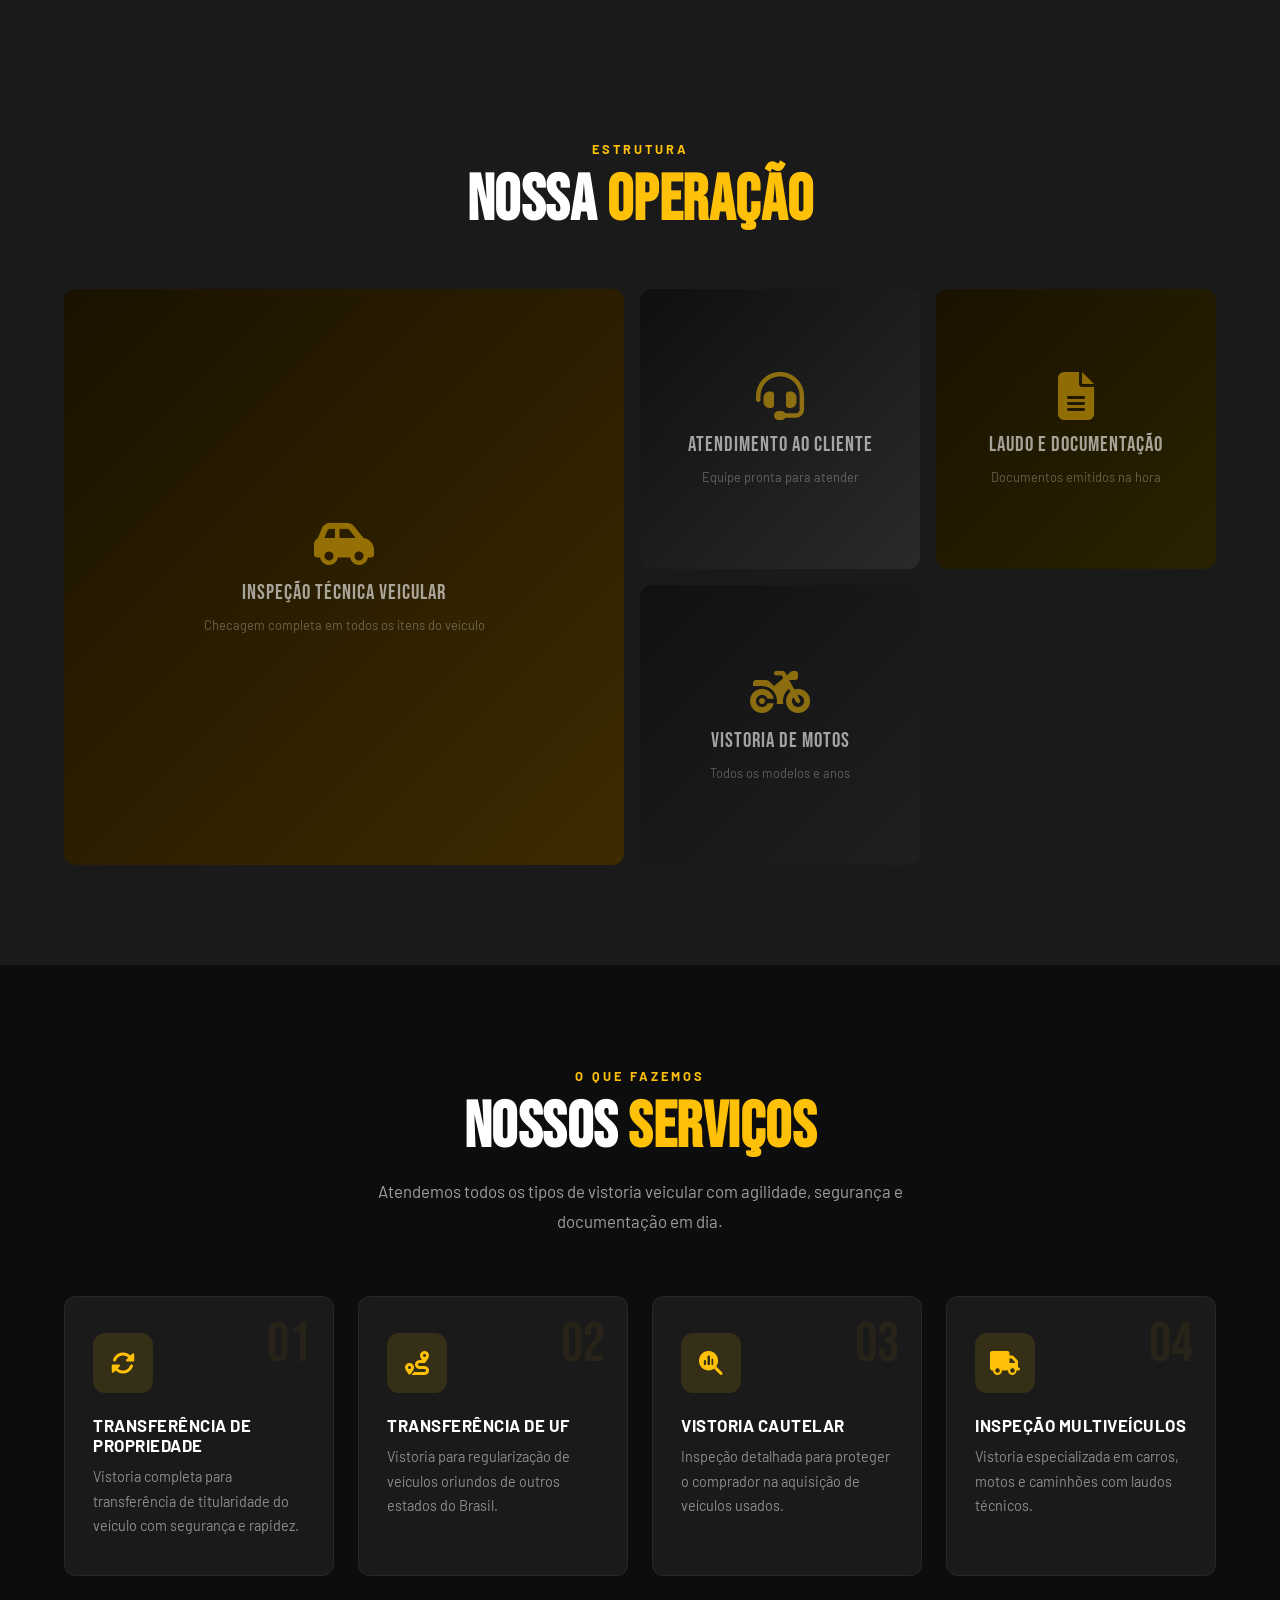
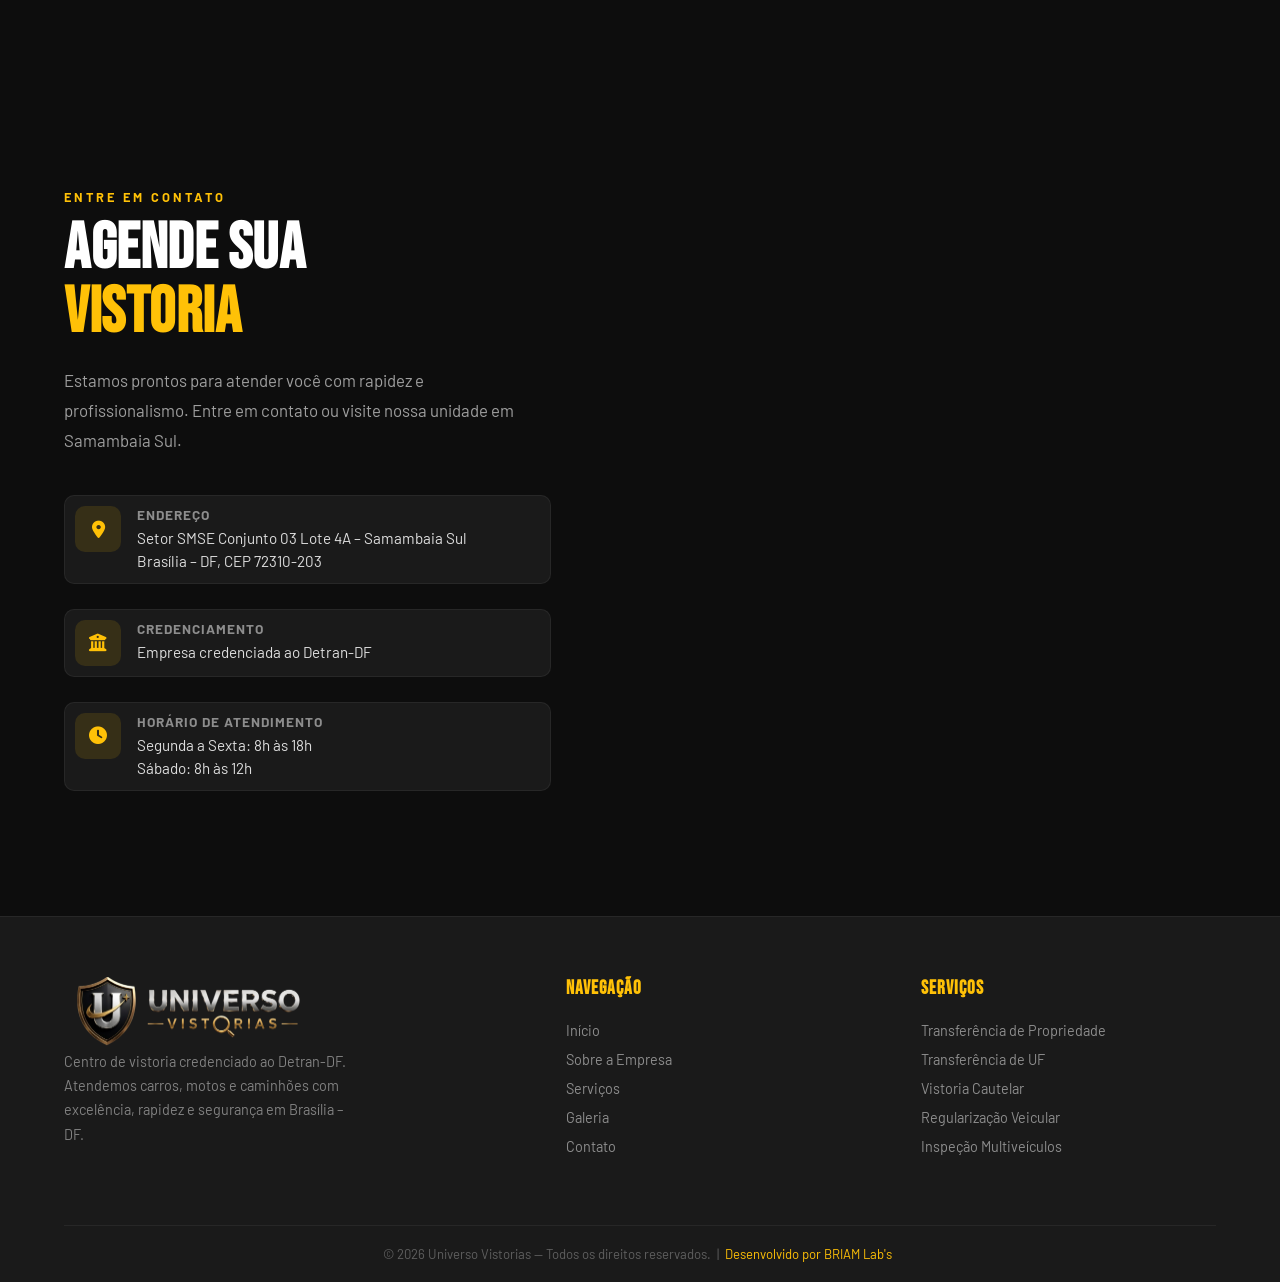
==== commit 61e3a864: "Update index.html" ====
--- a/index.html
+++ b/index.html
@@ -30,6 +30,8 @@
 
   <!-- Styles -->
   <link rel="stylesheet" href="assets/css/style.css">
+
+  <link rel="shortcut icon" href="assets/images/Escudo Logo Redondo - Universo Vistorias.png" type="image/x-icon">
 </head>
 
 <body>
@@ -37,7 +39,7 @@
   <!-- NAVBAR -->
   <nav id="navbar">
     <a href="#hero" class="logo">
-      <img src="assets/images/Logo Lateral - Universo Vistorias - PNG.png" alt="Universo Vistorias Logo">
+      <img src="assets/images/Logo Lateral - Universo Vistorias.png" alt="Universo Vistorias Logo">
     </a>
 
     <ul class="nav-links">
@@ -75,10 +77,9 @@
       </h1>
 
       <div class="hero-buttons">
-        <!-- <a href="#contato" class="btn-primary">Solicitar Atendimento</a> -->
-        <!-- <a href="https://wa.me/5561999999999" target="_blank" class="btn-whatsapp">
+        <a href="https://wa.me/5561999999999" target="_blank" class="btn-whatsapp">
           <i class="fab fa-whatsapp"></i> Falar no WhatsApp
-        </a> -->
+        </a>
       </div>
     </div>
 
@@ -202,7 +203,7 @@
         </div>
         <div class="galeria-overlay"><span>Documentação</span></div>
       </div>
-      <!-- <div class="galeria-item reveal">
+      <div class="galeria-item reveal">
         <div class="galeria-bg g4" style="height:100%">
           <div class="galeria-inner-content">
             <i class="fas fa-motorcycle"></i>
@@ -211,7 +212,7 @@
           </div>
         </div>
         <div class="galeria-overlay"><span>Motos</span></div>
-      </div> -->
+      </div>
     </div>
   </section>
 
@@ -239,15 +240,15 @@
         <p>Vistoria para regularização de veículos oriundos de outros estados do Brasil.</p>
       </div>
 
-      <!-- <div class="servico-card reveal">
+      <div class="servico-card reveal">
         <div class="servico-num">03</div>
         <div class="servico-icon"><i class="fas fa-magnifying-glass-chart"></i></div>
         <h3>Vistoria Cautelar</h3>
         <p>Inspeção detalhada para proteger o comprador na aquisição de veículos usados.</p>
-      </div> -->
+      </div>
       
       <div class="servico-card reveal">
-        <div class="servico-num">03</div>
+        <div class="servico-num">04</div>
         <div class="servico-icon"><i class="fas fa-truck"></i></div>
         <h3>Inspeção Multiveículos</h3>
         <p>Vistoria especializada em carros, motos e caminhões com laudos técnicos.</p>
@@ -303,7 +304,7 @@
   <footer>
     <div class="footer-inner">
       <div class="footer-brand">
-        <img src="assets/images/Logo Lateral - Universo Vistorias - PNG.png" alt="Universo Vistorias Logo">
+        <img src="assets/images/Logo Lateral - Universo Vistorias.png" alt="Universo Vistorias Logo">
         
         <p>Centro de vistoria credenciado ao Detran-DF. Atendemos carros, motos e caminhões com excelência, rapidez e segurança em Brasília – DF.</p>
       </div>
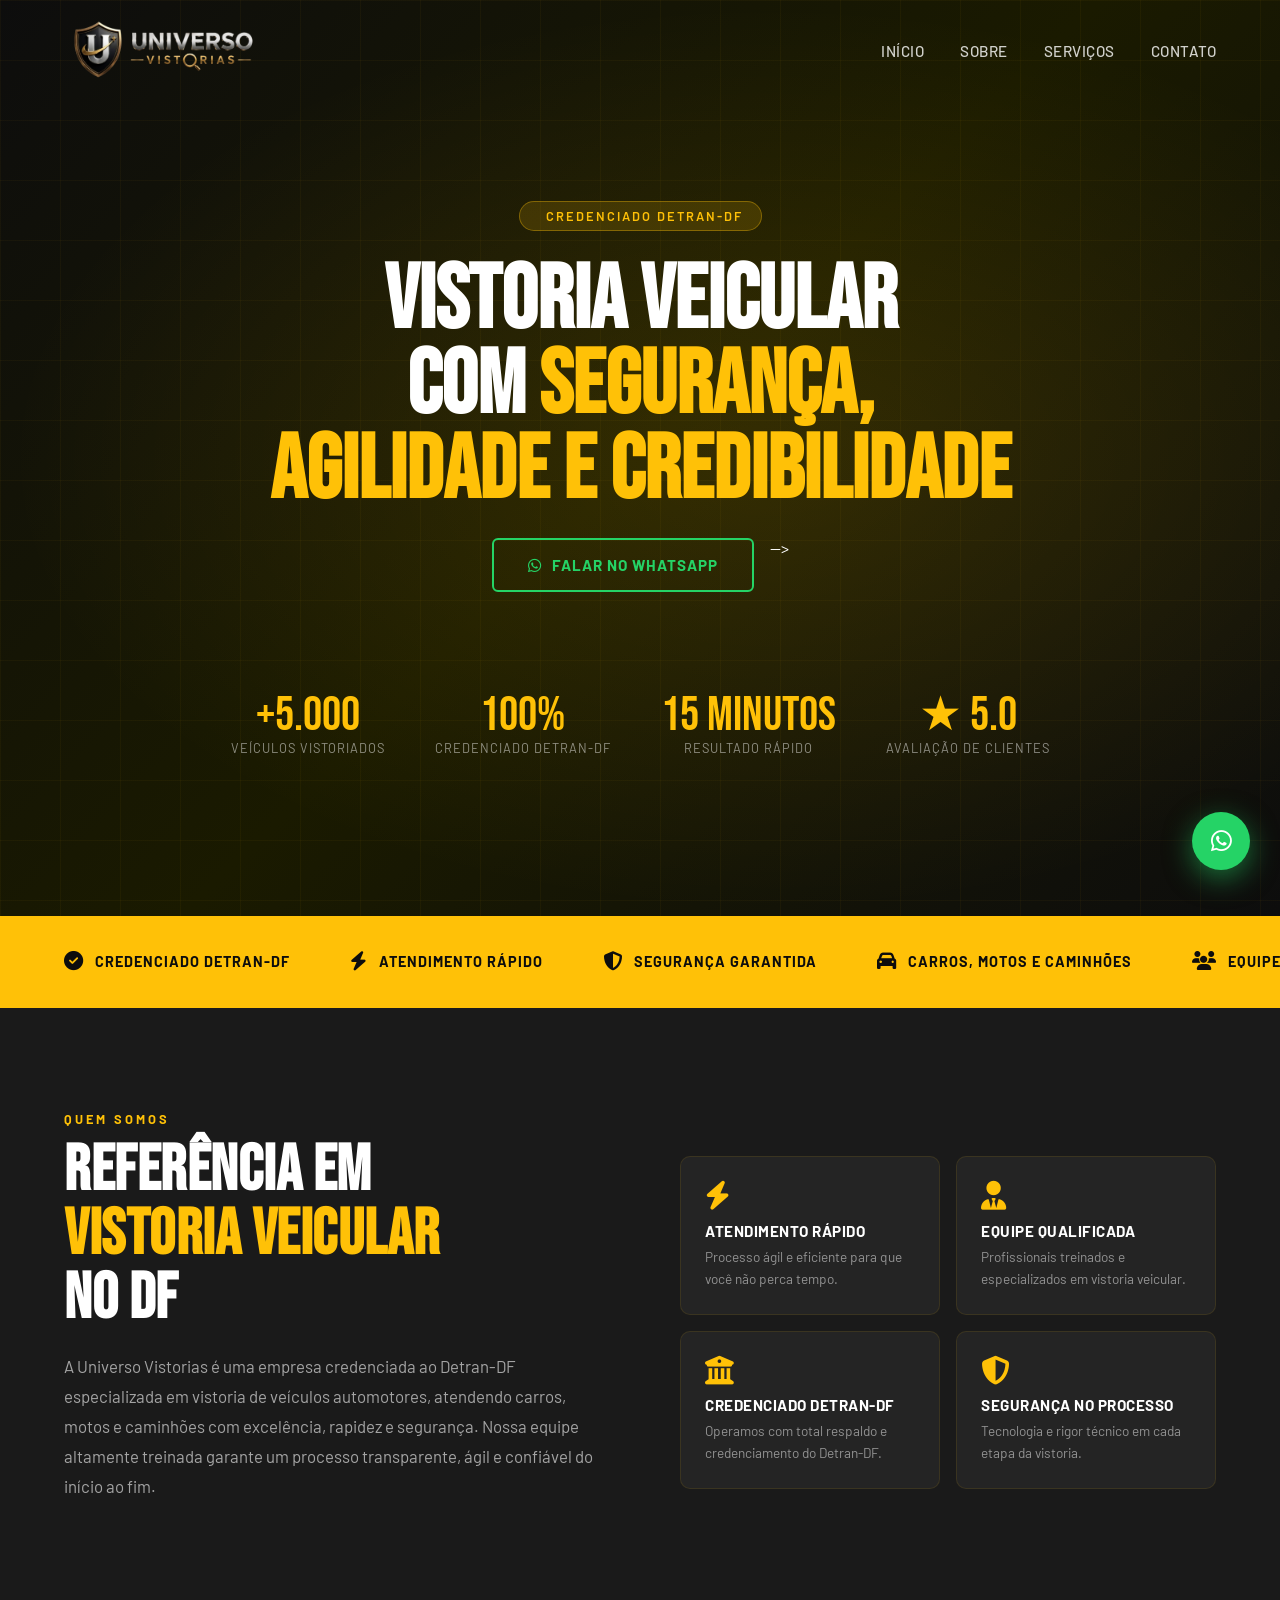
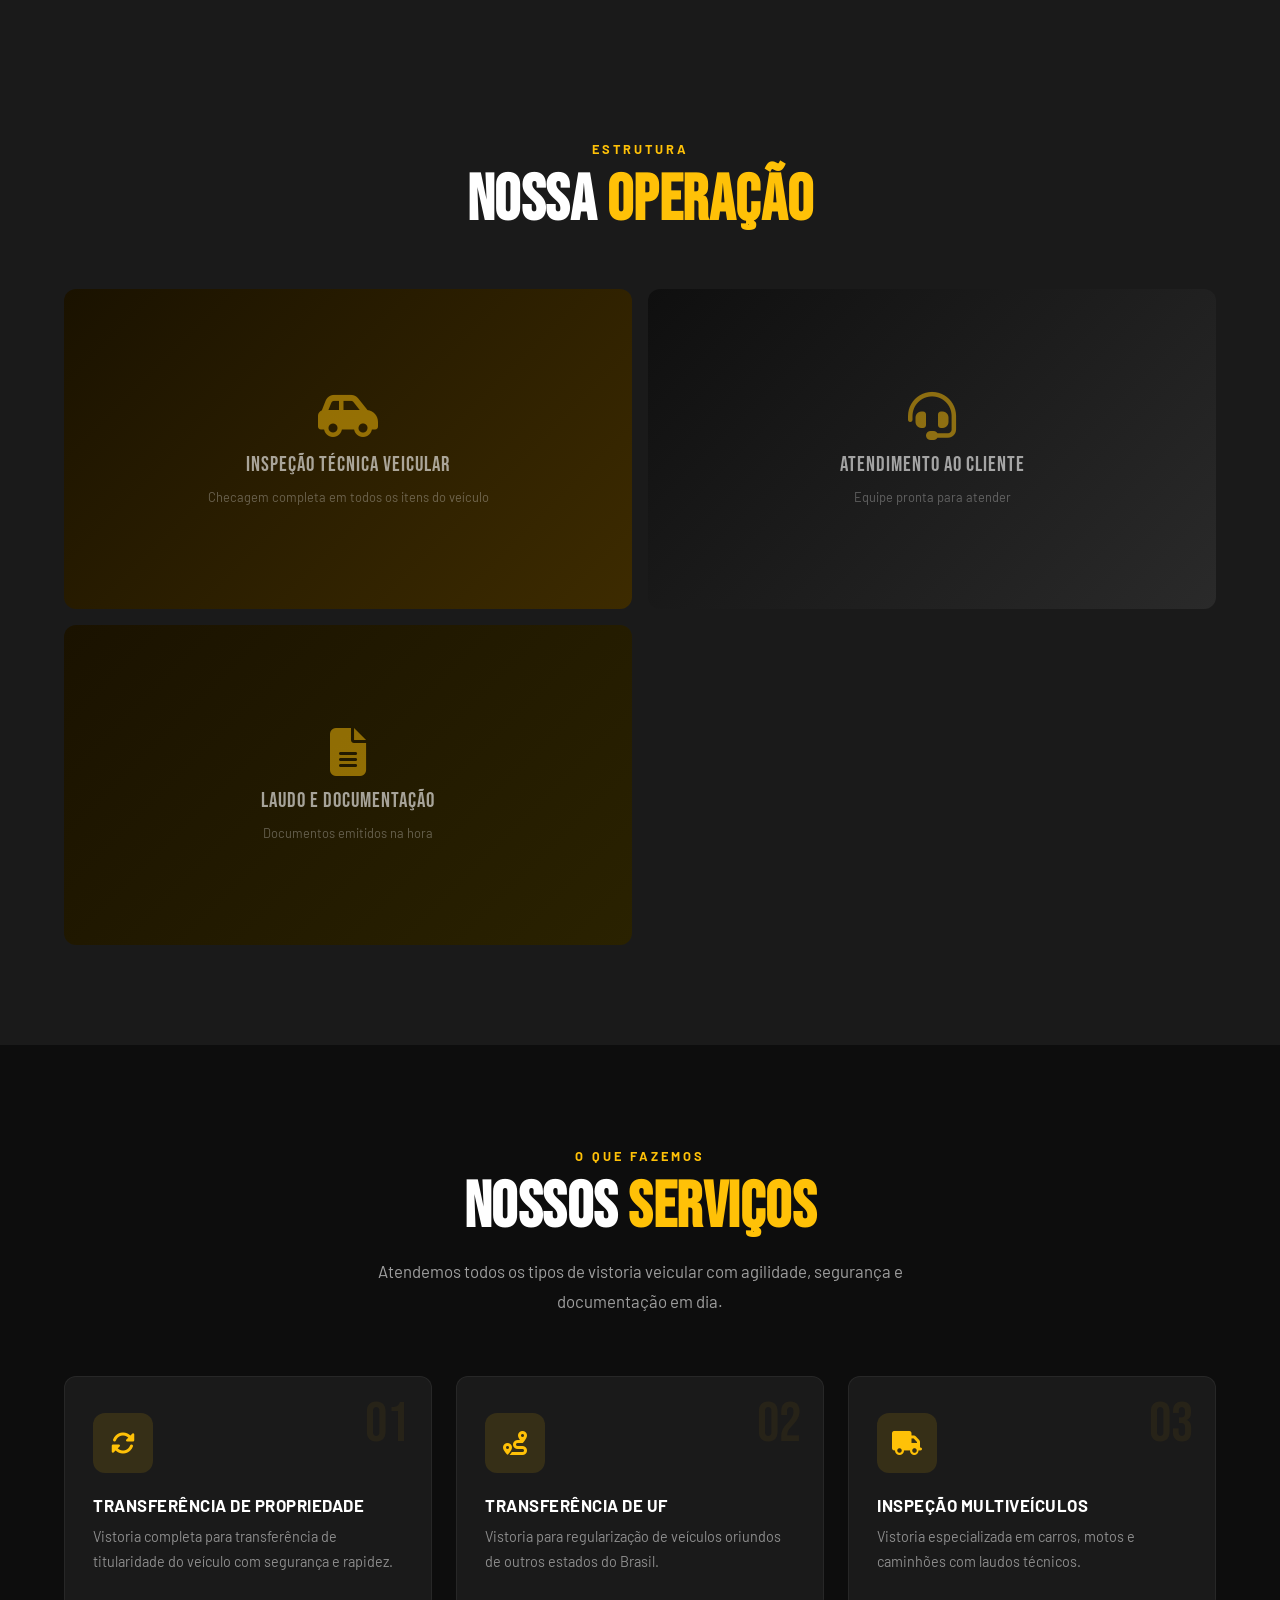
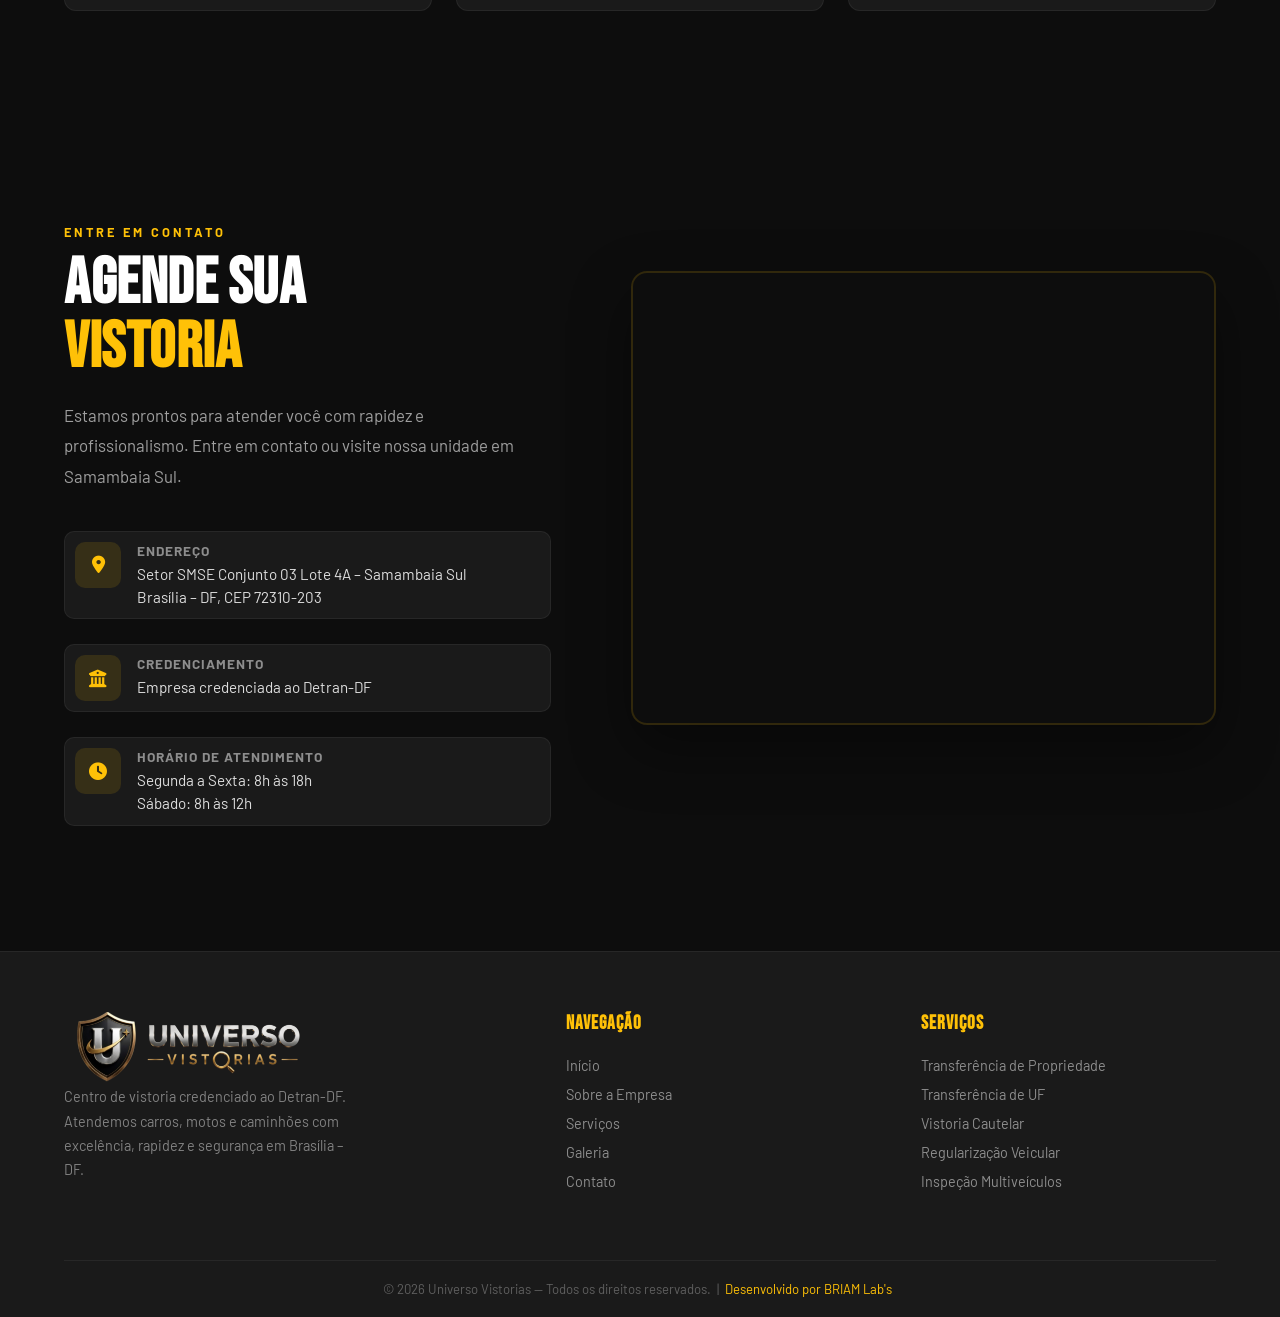
==== commit 0e97a521: "Merge branch 'main' of https://github.com/briam-labs/projeto-universo-vistorias" ====
--- a/index.html
+++ b/index.html
@@ -79,7 +79,7 @@
       <div class="hero-buttons">
         <a href="https://wa.me/5561999999999" target="_blank" class="btn-whatsapp">
           <i class="fab fa-whatsapp"></i> Falar no WhatsApp
-        </a>
+        </a> -->
       </div>
     </div>
 
@@ -203,7 +203,7 @@
         </div>
         <div class="galeria-overlay"><span>Documentação</span></div>
       </div>
-      <div class="galeria-item reveal">
+      <!-- <div class="galeria-item reveal">
         <div class="galeria-bg g4" style="height:100%">
           <div class="galeria-inner-content">
             <i class="fas fa-motorcycle"></i>
@@ -212,7 +212,7 @@
           </div>
         </div>
         <div class="galeria-overlay"><span>Motos</span></div>
-      </div>
+      </div> -->
     </div>
   </section>
 
@@ -240,15 +240,15 @@
         <p>Vistoria para regularização de veículos oriundos de outros estados do Brasil.</p>
       </div>
 
-      <div class="servico-card reveal">
+      <!-- <div class="servico-card reveal">
         <div class="servico-num">03</div>
         <div class="servico-icon"><i class="fas fa-magnifying-glass-chart"></i></div>
         <h3>Vistoria Cautelar</h3>
         <p>Inspeção detalhada para proteger o comprador na aquisição de veículos usados.</p>
-      </div>
+      </div> -->
       
       <div class="servico-card reveal">
-        <div class="servico-num">04</div>
+        <div class="servico-num">03</div>
         <div class="servico-icon"><i class="fas fa-truck"></i></div>
         <h3>Inspeção Multiveículos</h3>
         <p>Vistoria especializada em carros, motos e caminhões com laudos técnicos.</p>
--- a/assets/css/style.css
+++ b/assets/css/style.css
@@ -1,22 +1,3 @@
-/* ============================================================
-  UNIVERSO VISTORIAS — style.css
-  Estrutura:
-  1. Variáveis & Reset
-  2. Scrollbar
-  3. Navbar
-  4. Mobile Menu
-  5. Hero Section
-  6. Seção Comum (labels, títulos)
-  7. Sobre
-  8. Galeria
-  9. Serviços
-  10. Contato
-  11. Faixa Credenciais
-  12. Footer
-  13. Floating WhatsApp
-  14. Animações & Reveal
-  15. Responsividade
-  ============================================================ */
 
 /* ── 1. VARIÁVEIS & RESET ── */
 :root {
@@ -497,8 +478,7 @@
 
 .galeria-grid {
   display: grid;
-  grid-template-columns: 2fr 1fr 1fr;
-  grid-template-rows: 280px 280px;
+  grid-template-columns: repeat(2, 1fr); 
   gap: 16px;
   max-width: 1200px;
   margin: 0 auto;
@@ -509,10 +489,12 @@
   overflow: hidden;
   position: relative;
   cursor: pointer;
+  height: 320px; 
 }
 
 .galeria-item:first-child {
-  grid-row: span 2;
+  grid-row: span 1;
+  grid-column: span 1;
 }
 
 .galeria-bg {
@@ -789,7 +771,6 @@
 
 .map-container iframe {
   width: 100%;
-  /* height: 420px; */
   display: block;
   filter: grayscale(40%) contrast(1.1);
 }
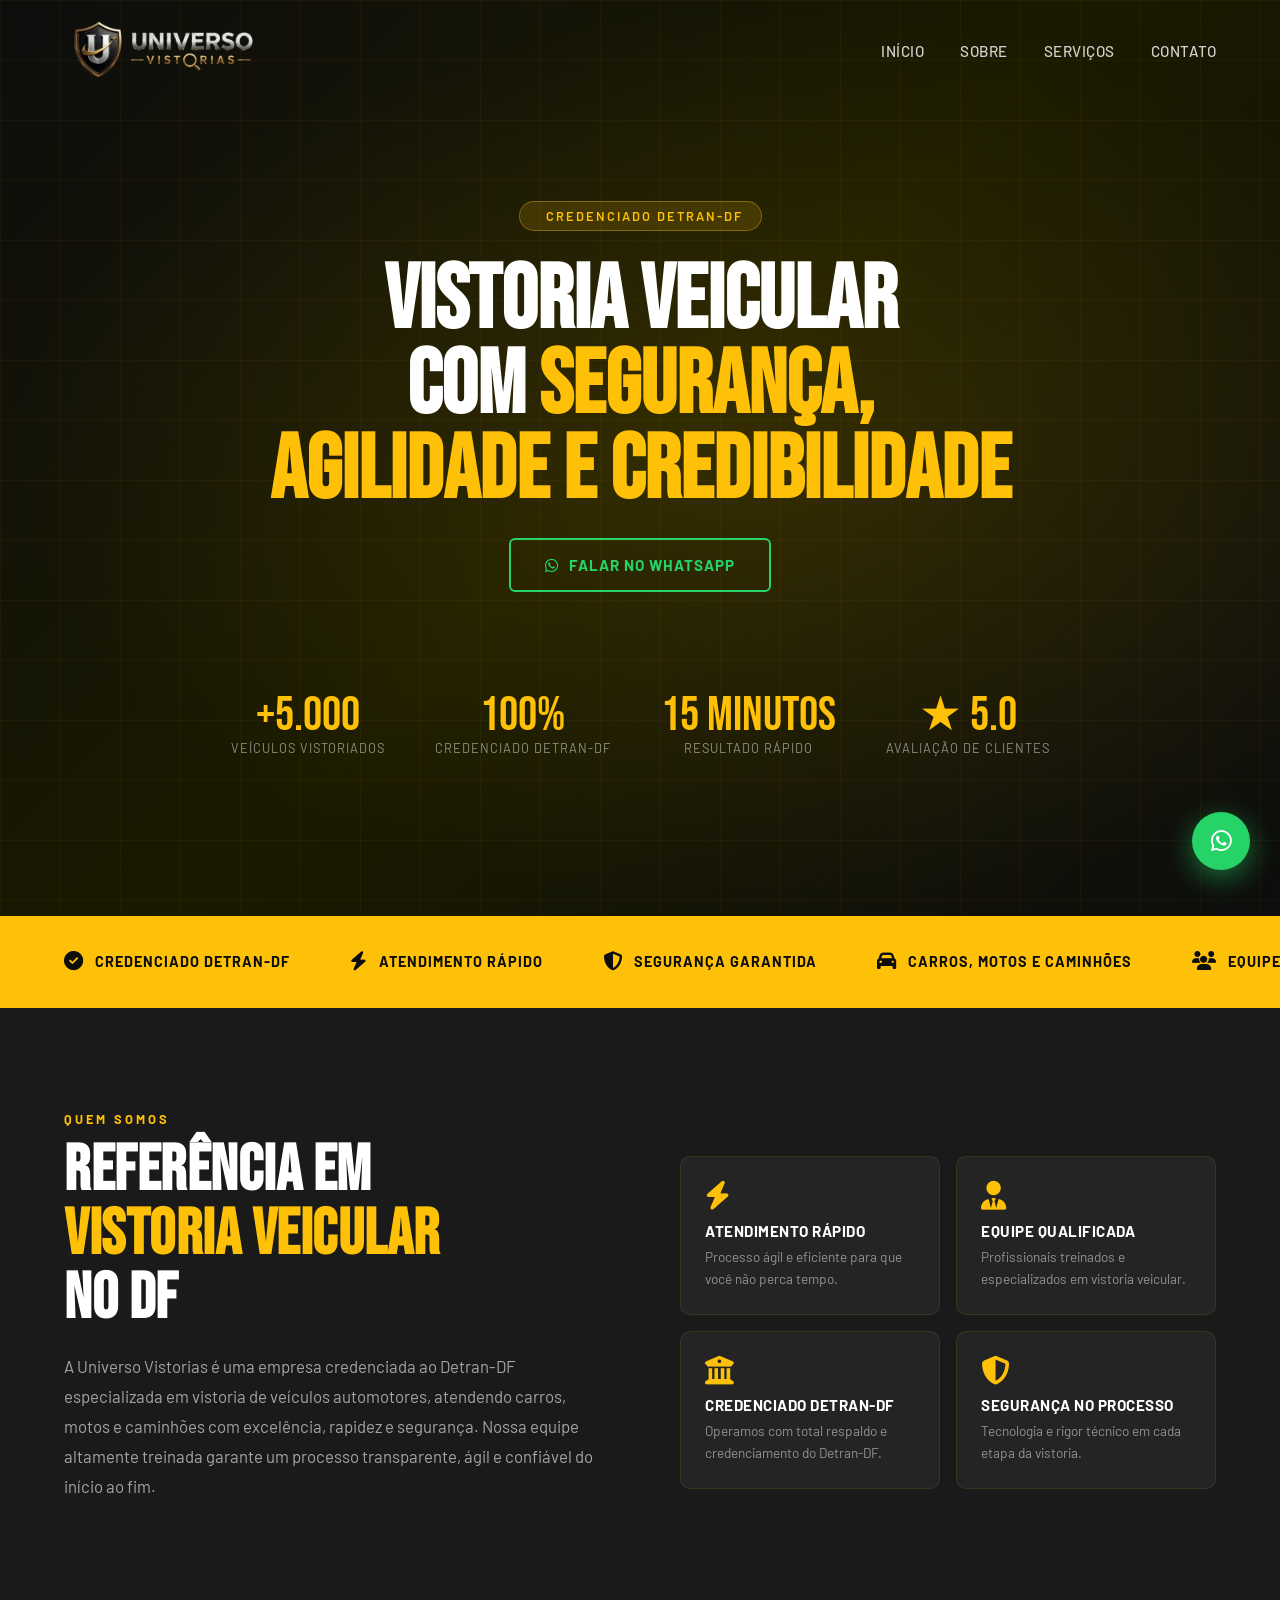
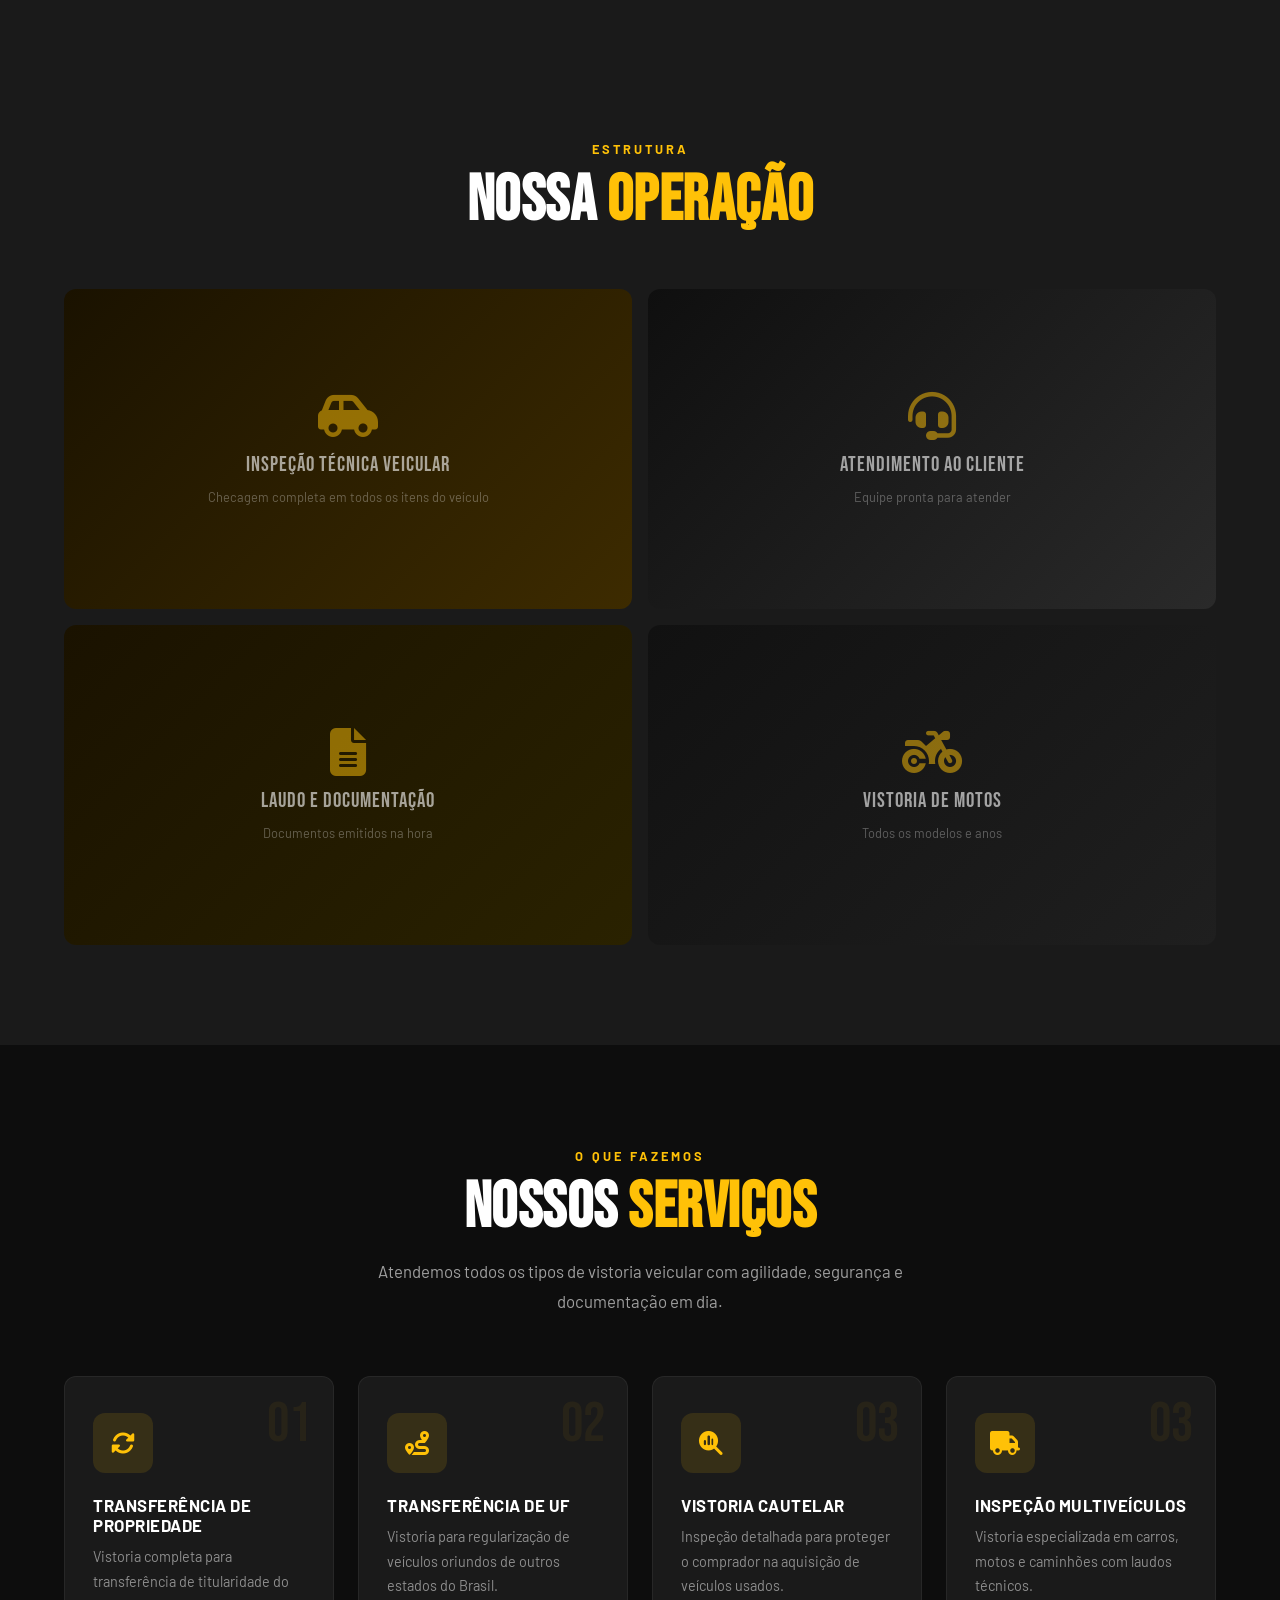
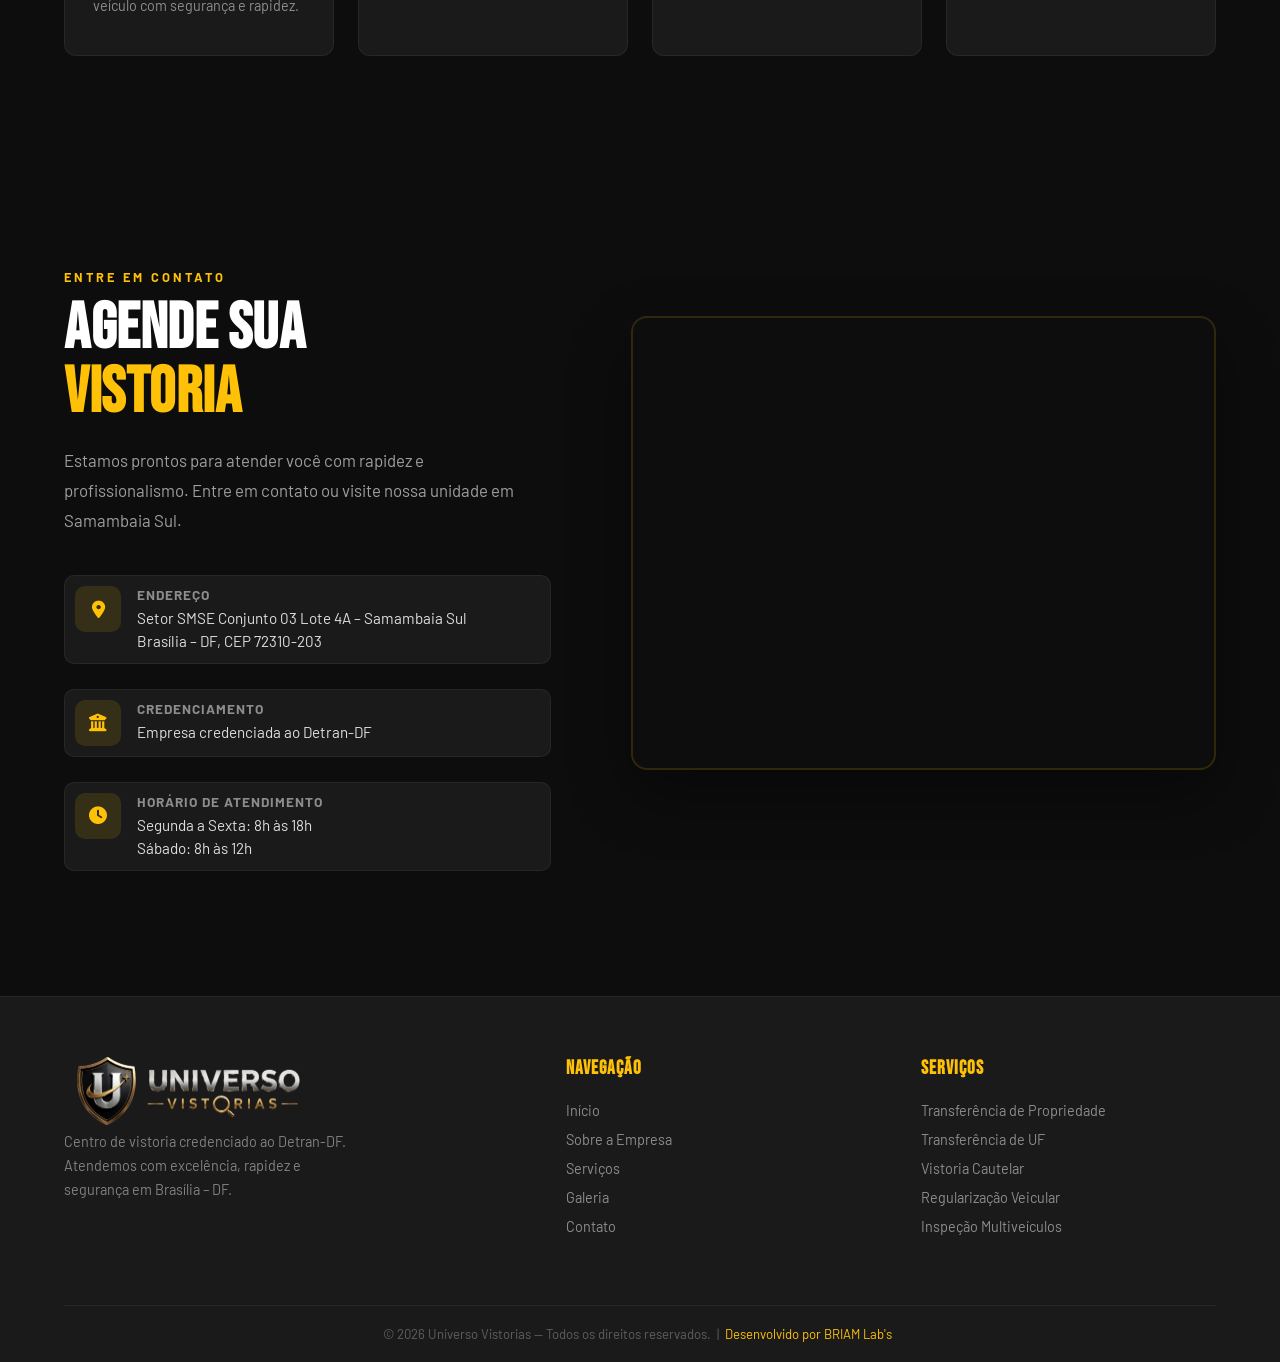
==== commit fc752204: "Update index.html" ====
--- a/index.html
+++ b/index.html
@@ -79,7 +79,7 @@
       <div class="hero-buttons">
         <a href="https://wa.me/5561999999999" target="_blank" class="btn-whatsapp">
           <i class="fab fa-whatsapp"></i> Falar no WhatsApp
-        </a> -->
+        </a>
       </div>
     </div>
 
@@ -203,7 +203,7 @@
         </div>
         <div class="galeria-overlay"><span>Documentação</span></div>
       </div>
-      <!-- <div class="galeria-item reveal">
+      <div class="galeria-item reveal">
         <div class="galeria-bg g4" style="height:100%">
           <div class="galeria-inner-content">
             <i class="fas fa-motorcycle"></i>
@@ -212,7 +212,7 @@
           </div>
         </div>
         <div class="galeria-overlay"><span>Motos</span></div>
-      </div> -->
+      </div>
     </div>
   </section>
 
@@ -240,12 +240,12 @@
         <p>Vistoria para regularização de veículos oriundos de outros estados do Brasil.</p>
       </div>
 
-      <!-- <div class="servico-card reveal">
+      <div class="servico-card reveal">
         <div class="servico-num">03</div>
         <div class="servico-icon"><i class="fas fa-magnifying-glass-chart"></i></div>
         <h3>Vistoria Cautelar</h3>
         <p>Inspeção detalhada para proteger o comprador na aquisição de veículos usados.</p>
-      </div> -->
+      </div>
       
       <div class="servico-card reveal">
         <div class="servico-num">03</div>
@@ -306,7 +306,7 @@
       <div class="footer-brand">
         <img src="assets/images/Logo Lateral - Universo Vistorias.png" alt="Universo Vistorias Logo">
         
-        <p>Centro de vistoria credenciado ao Detran-DF. Atendemos carros, motos e caminhões com excelência, rapidez e segurança em Brasília – DF.</p>
+        <p>Centro de vistoria credenciado ao Detran-DF. Atendemos  com excelência, rapidez e segurança em Brasília – DF.</p>
       </div>
 
       <div class="footer-col">
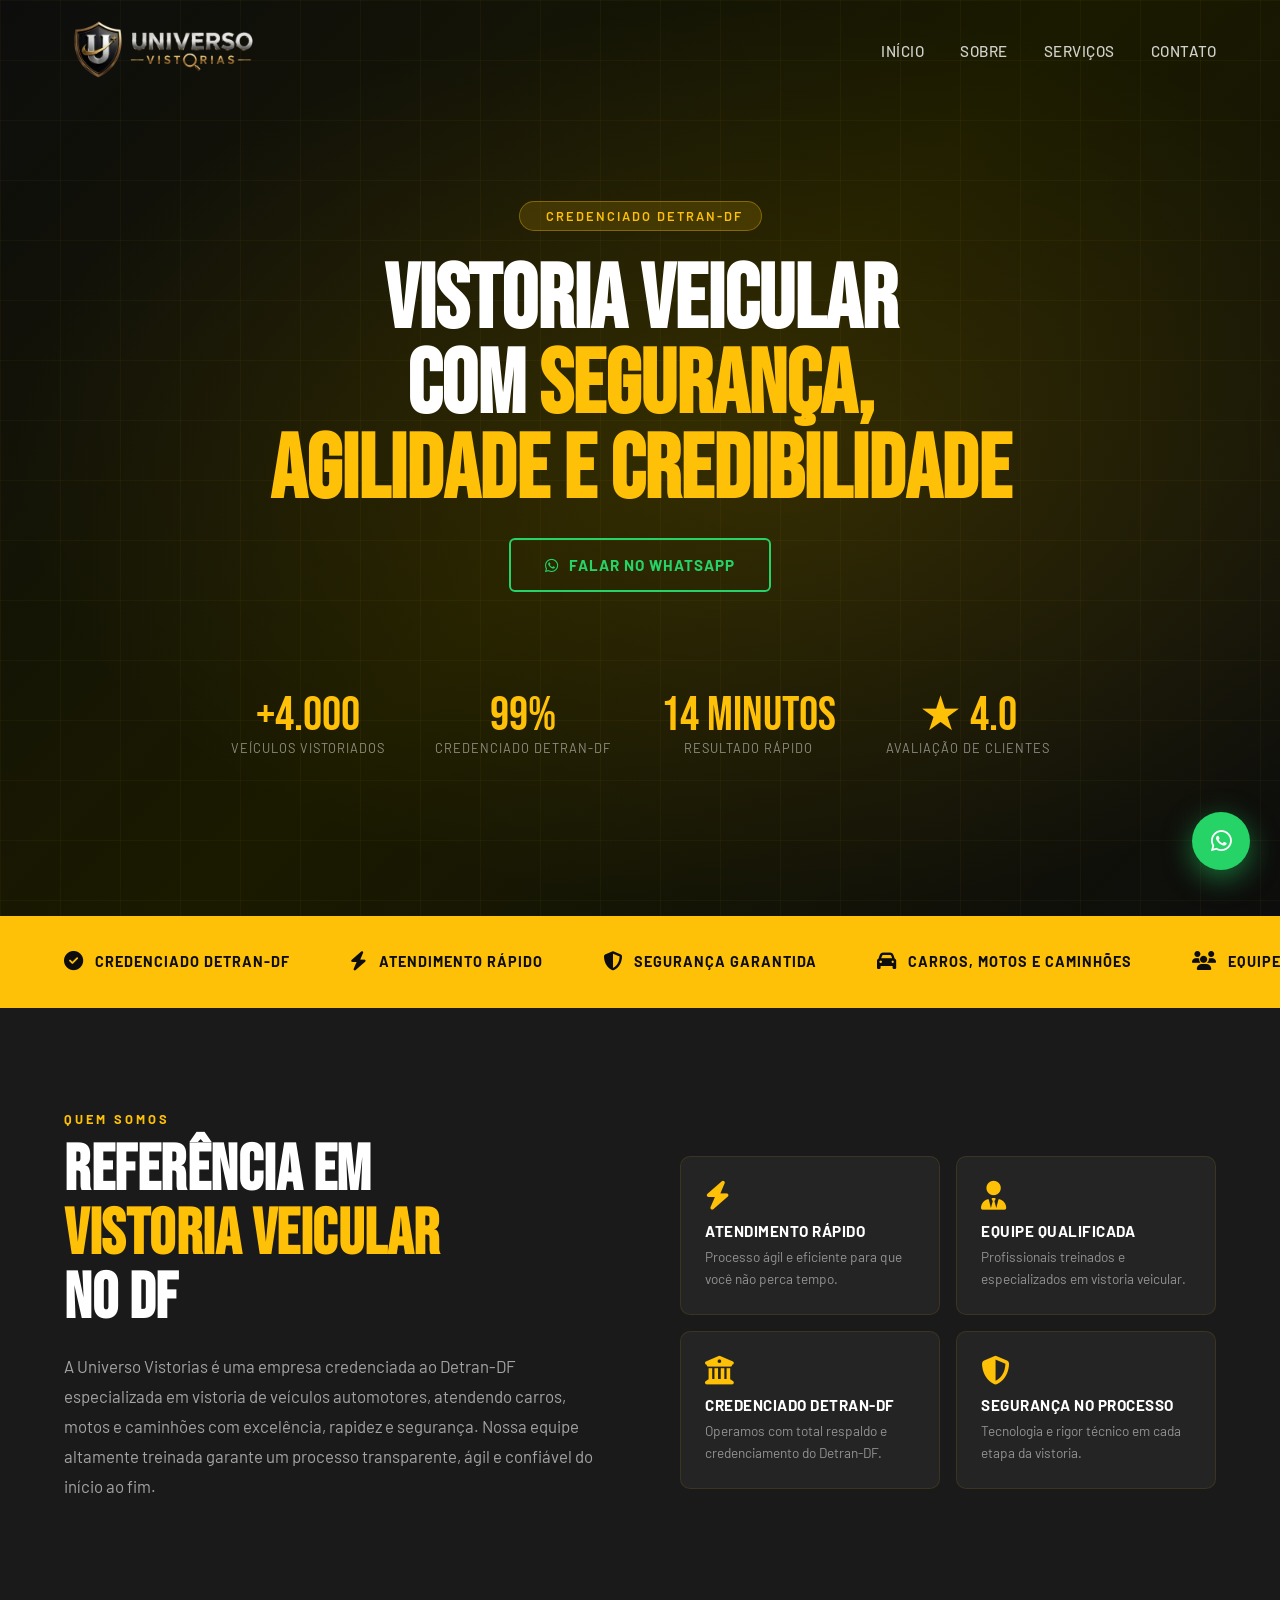
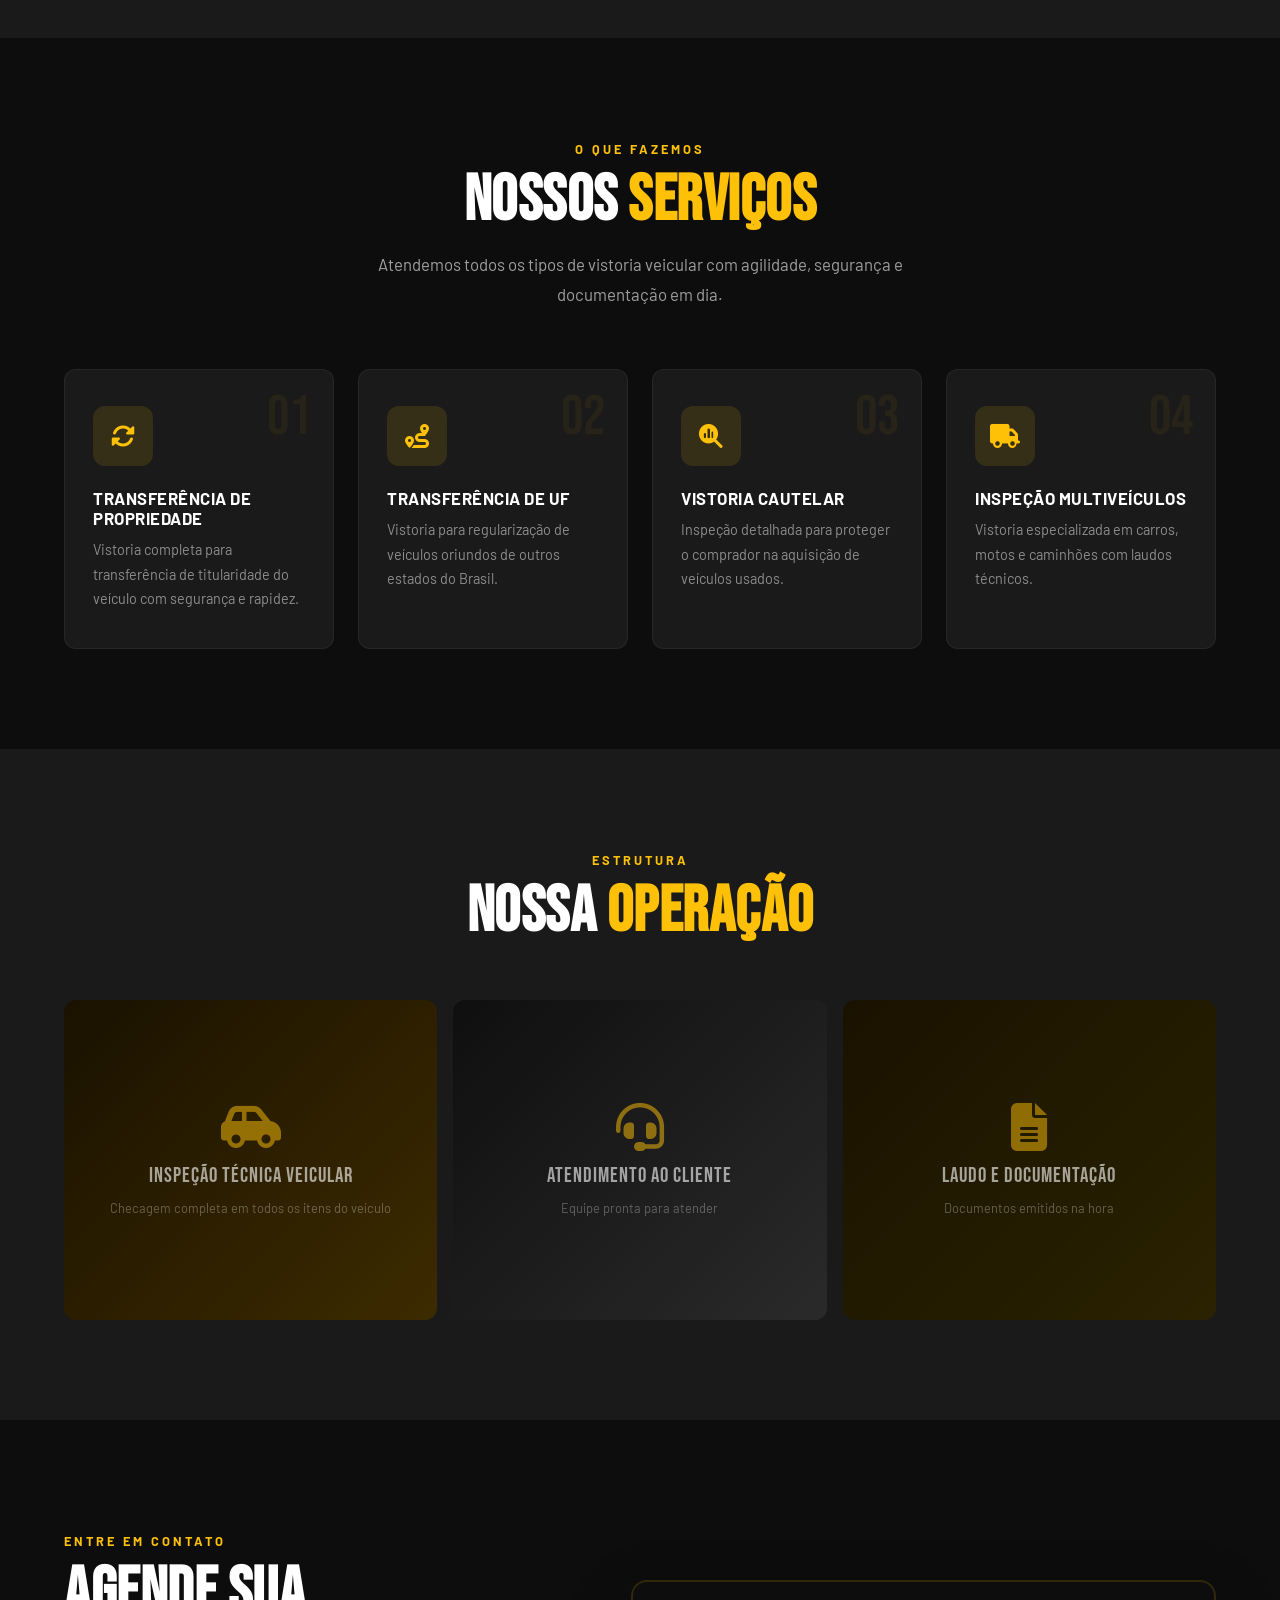
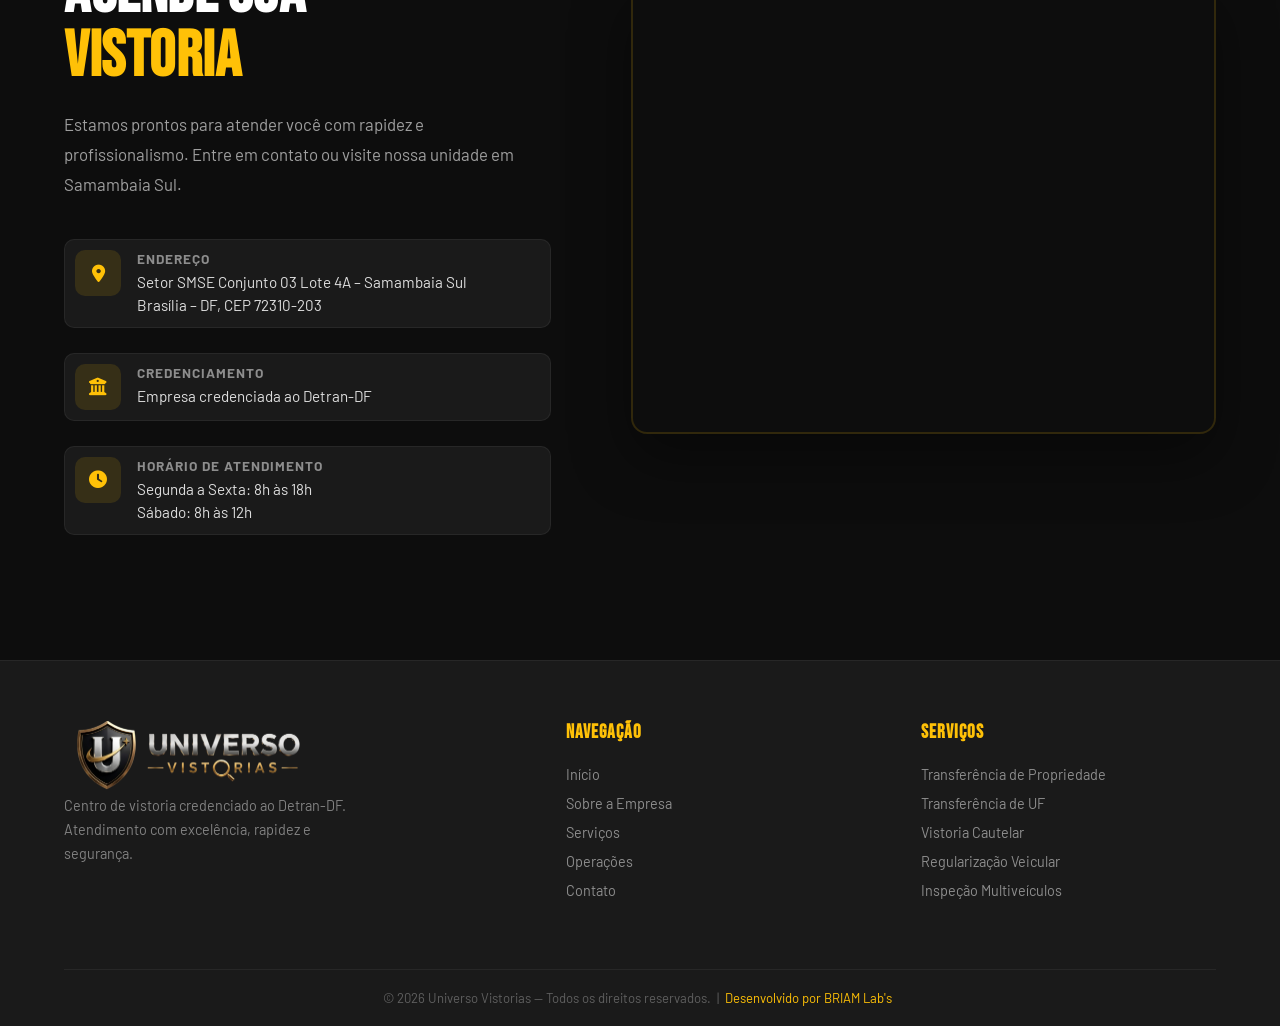
==== commit 7c389efc: "Ajustes" ====
--- a/index.html
+++ b/index.html
@@ -161,58 +161,6 @@
           <p>Tecnologia e rigor técnico em cada etapa da vistoria.</p>
         </div>
       </div>
-
-    </div>
-  </section>
-
-  <!-- GALERIA -->
-  <section id="galeria">
-    <div class="galeria-header reveal">
-      <span class="section-label">Estrutura</span>
-      <h2 class="section-title">Nossa <span>Operação</span></h2>
-    </div>
-
-    <div class="galeria-grid">
-      <div class="galeria-item reveal">
-        <div class="galeria-bg g1" style="height:100%">
-          <div class="galeria-inner-content">
-            <i class="fas fa-car-side"></i>
-            <div class="galeria-title">Inspeção Técnica Veicular</div>
-            <div class="galeria-sub">Checagem completa em todos os itens do veículo</div>
-          </div>
-        </div>
-        <div class="galeria-overlay"><span>Vistoria Completa</span></div>
-      </div>
-      <div class="galeria-item reveal">
-        <div class="galeria-bg g2" style="height:100%">
-          <div class="galeria-inner-content">
-            <i class="fas fa-headset"></i>
-            <div class="galeria-title">Atendimento ao Cliente</div>
-            <div class="galeria-sub">Equipe pronta para atender</div>
-          </div>
-        </div>
-        <div class="galeria-overlay"><span>Atendimento</span></div>
-      </div>
-      <div class="galeria-item reveal">
-        <div class="galeria-bg g3" style="height:100%">
-          <div class="galeria-inner-content">
-            <i class="fas fa-file-lines"></i>
-            <div class="galeria-title">Laudo e Documentação</div>
-            <div class="galeria-sub">Documentos emitidos na hora</div>
-          </div>
-        </div>
-        <div class="galeria-overlay"><span>Documentação</span></div>
-      </div>
-      <div class="galeria-item reveal">
-        <div class="galeria-bg g4" style="height:100%">
-          <div class="galeria-inner-content">
-            <i class="fas fa-motorcycle"></i>
-            <div class="galeria-title">Vistoria de Motos</div>
-            <div class="galeria-sub">Todos os modelos e anos</div>
-          </div>
-        </div>
-        <div class="galeria-overlay"><span>Motos</span></div>
-      </div>
     </div>
   </section>
 
@@ -248,11 +196,62 @@
       </div>
       
       <div class="servico-card reveal">
-        <div class="servico-num">03</div>
+        <div class="servico-num">04</div>
         <div class="servico-icon"><i class="fas fa-truck"></i></div>
         <h3>Inspeção Multiveículos</h3>
         <p>Vistoria especializada em carros, motos e caminhões com laudos técnicos.</p>
       </div>
+    </div>
+  </section>
+
+  <!-- OPERAÇÕES -->
+  <section id="operacoes">
+    <div class="operacoes-header reveal">
+      <span class="section-label">Estrutura</span>
+      <h2 class="section-title">Nossa <span>Operação</span></h2>
+    </div>
+
+    <div class="operacoes-grid">
+      <div class="operacoes-item reveal">
+        <div class="operacoes-bg g1" style="height:100%">
+          <div class="operacoes-inner-content">
+            <i class="fas fa-car-side"></i>
+            <div class="operacoes-title">Inspeção Técnica Veicular</div>
+            <div class="operacoes-sub">Checagem completa em todos os itens do veículo</div>
+          </div>
+        </div>
+        <div class="operacoes-overlay"><span>Vistoria Completa</span></div>
+      </div>
+      <div class="operacoes-item reveal">
+        <div class="operacoes-bg g2" style="height:100%">
+          <div class="operacoes-inner-content">
+            <i class="fas fa-headset"></i>
+            <div class="operacoes-title">Atendimento ao Cliente</div>
+            <div class="operacoes-sub">Equipe pronta para atender</div>
+          </div>
+        </div>
+        <div class="operacoes-overlay"><span>Atendimento</span></div>
+      </div>
+      <div class="operacoes-item reveal">
+        <div class="operacoes-bg g3" style="height:100%">
+          <div class="operacoes-inner-content">
+            <i class="fas fa-file-lines"></i>
+            <div class="operacoes-title">Laudo e Documentação</div>
+            <div class="operacoes-sub">Documentos emitidos na hora</div>
+          </div>
+        </div>
+        <div class="operacoes-overlay"><span>Documentação</span></div>
+      </div>
+      <!-- <div class="operacoes-item reveal">
+        <div class="operacoes-bg g4" style="height:100%">
+          <div class="operacoes-inner-content">
+            <i class="fas fa-motorcycle"></i>
+            <div class="operacoes-title">Vistoria de Motos</div>
+            <div class="operacoes-sub">Todos os modelos e anos</div>
+          </div>
+        </div>
+        <div class="operacoes-overlay"><span>Motos</span></div>
+      </div> -->
     </div>
   </section>
 
@@ -306,7 +305,7 @@
       <div class="footer-brand">
         <img src="assets/images/Logo Lateral - Universo Vistorias.png" alt="Universo Vistorias Logo">
         
-        <p>Centro de vistoria credenciado ao Detran-DF. Atendemos  com excelência, rapidez e segurança em Brasília – DF.</p>
+        <p>Centro de vistoria credenciado ao Detran-DF. Atendimento com excelência, rapidez e segurança.</p>
       </div>
 
       <div class="footer-col">
@@ -315,7 +314,7 @@
           <li><a href="#hero">Início</a></li>
           <li><a href="#sobre">Sobre a Empresa</a></li>
           <li><a href="#servicos">Serviços</a></li>
-          <li><a href="#galeria">Galeria</a></li>
+          <li><a href="#operacoes">Operações</a></li>
           <li><a href="#contato">Contato</a></li>
         </ul>
       </div>
--- a/assets/css/style.css
+++ b/assets/css/style.css
@@ -465,26 +465,26 @@
   line-height: 1.6;
 }
 
-/* ── 8. GALERIA ── */
-#galeria {
+/* ── 8. OPERAÇÕES ── */
+#operacoes {
   background: var(--dark);
   padding: 100px 5%;
 }
 
-.galeria-header {
+.operacoes-header {
   text-align: center;
   margin-bottom: 56px;
 }
 
-.galeria-grid {
+.operacoes-grid {
   display: grid;
-  grid-template-columns: repeat(2, 1fr); 
+  grid-template-columns: repeat(3, 1fr); 
   gap: 16px;
   max-width: 1200px;
   margin: 0 auto;
 }
 
-.galeria-item {
+.operacoes-item {
   border-radius: 12px;
   overflow: hidden;
   position: relative;
@@ -492,22 +492,22 @@
   height: 320px; 
 }
 
-.galeria-item:first-child {
+.operacoes-item:first-child {
   grid-row: span 1;
   grid-column: span 1;
 }
 
-.galeria-bg {
+.operacoes-bg {
   width: 100%;
   height: 100%;
   transition: transform 0.6s ease;
 }
 
-.galeria-item:hover .galeria-bg {
+.operacoes-item:hover .operacoes-bg {
   transform: scale(1.06);
 }
 
-.galeria-overlay {
+.operacoes-overlay {
   position: absolute;
   inset: 0;
   background: linear-gradient(to top, rgba(0, 0, 0, 0.7) 0%, transparent 60%);
@@ -518,11 +518,11 @@
   transition: opacity var(--transition);
 }
 
-.galeria-item:hover .galeria-overlay {
+.operacoes-item:hover .operacoes-overlay {
   opacity: 1;
 }
 
-.galeria-overlay span {
+.operacoes-overlay span {
   color: var(--white);
   font-weight: 600;
   font-size: 0.9rem;
@@ -550,7 +550,7 @@
   background: linear-gradient(135deg, #1a1200, #3a3000);
 }
 
-.galeria-inner-content {
+.operacoes-inner-content {
   width: 100%;
   height: 100%;
   display: flex;
@@ -561,12 +561,12 @@
   padding: 24px;
 }
 
-.galeria-inner-content i {
+.operacoes-inner-content i {
   font-size: 3rem;
   color: rgba(255, 193, 7, 0.5);
 }
 
-.galeria-inner-content .galeria-title {
+.operacoes-inner-content .operacoes-title {
   font-family: 'Bebas Neue', sans-serif;
   font-size: 1.3rem;
   color: rgba(255, 255, 255, 0.6);
@@ -574,7 +574,7 @@
   letter-spacing: 1px;
 }
 
-.galeria-inner-content .galeria-sub {
+.operacoes-inner-content .operacoes-sub {
   font-size: 0.8rem;
   color: rgba(255, 255, 255, 0.3);
   text-align: center;
@@ -995,12 +995,12 @@
     gap: 50px;
   }
 
-  .galeria-grid {
+  .operacoes-grid {
     grid-template-columns: 1fr 1fr;
     grid-template-rows: auto;
   }
 
-  .galeria-item:first-child {
+  .operacoes-item:first-child {
     grid-row: span 1;
     grid-column: span 2;
   }
@@ -1031,16 +1031,16 @@
     grid-template-columns: 1fr 1fr;
   }
 
-  .galeria-grid {
+  .operacoes-grid {
     grid-template-columns: 1fr;
     grid-template-rows: auto;
   }
 
-  .galeria-item:first-child {
+  .operacoes-item:first-child {
     grid-column: span 1;
   }
 
-  .galeria-item {
+  .operacoes-item {
     height: 220px;
   }
 
